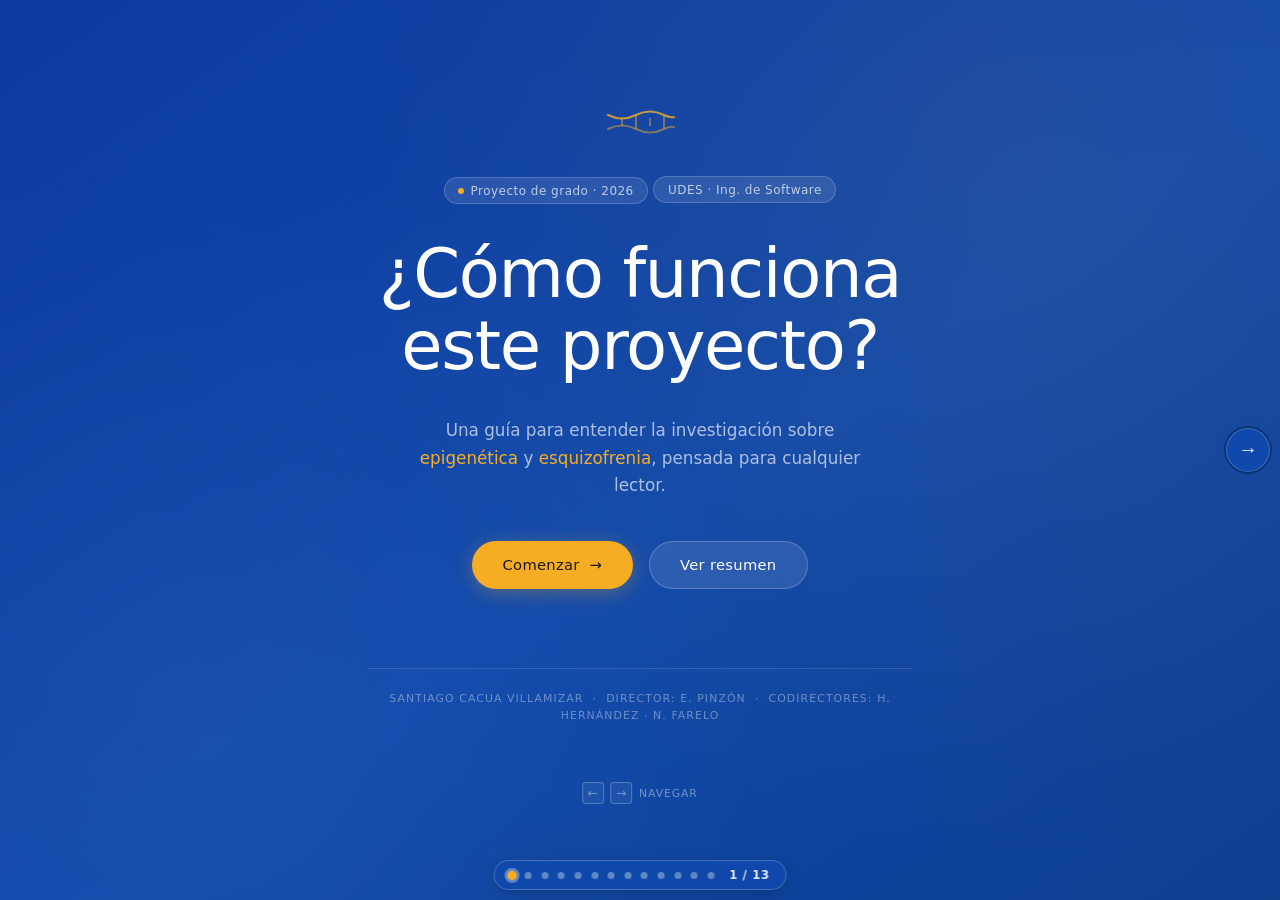
==== index.html @ e5c53609 "first commit" ====
<!DOCTYPE html>
<html lang="es">
<head>
<meta charset="UTF-8">
<meta name="viewport" content="width=device-width, initial-scale=1.0">
<title>Epigenética y Esquizofrenia — Guía Interactiva</title>
<meta name="description" content="Guía interactiva de divulgación sobre el proyecto de investigación en epigenética y esquizofrenia. UDES 2026.">

<style>
/* ====================================================
   FUENTE INSTITUCIONAL
   ==================================================== */
@font-face {
  font-family: 'FranklinGothic';
  src: url('FranklinGothic.ttf') format('truetype');
  font-weight: normal;
  font-style: normal;
}

/* ====================================================
   VARIABLES
   ==================================================== */
:root {
  --azul:        #1049ac;
  --azul-mid:    #1859cc;
  --azul-oscuro: #0b3578;
  --azul-claro:  #e4ecf8;
  --blanco:      #fefeff;
  --gris-fondo:  #f3f2f7;
  --gris-medio:  #e8e7ef;
  --amarillo:    #F6AD24;
  --amarillo-d:  #d4900e;
  --negro:       #191919;
  --muted:       #5a5a72;
  --radio:       16px;
  --radio-sm:    9px;
  --trans:       0.48s cubic-bezier(.4,0,.2,1);
  /* Espacio reservado para barra inferior (puntos + contador) y gestos seguros */
  --inferior-ui: 5.65rem;
}

/* ====================================================
   RESET
   ==================================================== */
*, *::before, *::after { box-sizing: border-box; margin: 0; padding: 0; }
html, body { width:100%; height:100%; overflow:hidden; }
body {
  font-family: 'FranklinGothic', system-ui, sans-serif;
  background: #0a0a14;
  color: var(--negro);
  -webkit-font-smoothing: antialiased;
}

/* ====================================================
   LIBRO
   ==================================================== */
#libro {
  width: 100vw;
  height: 100vh;
  position: relative;
  overflow: hidden;
}

/* ====================================================
   PÁGINAS
   ==================================================== */
.pagina {
  position: absolute;
  inset: 0;
  width: 100%;
  height: 100%;
  display: flex;
  flex-direction: column;
  align-items: center;
  /* Alineación fija arriba: mismo punto de inicio en todas las diapositivas */
  justify-content: flex-start;
  padding: max(0.75rem, env(safe-area-inset-top)) 1.5rem calc(var(--inferior-ui) + env(safe-area-inset-bottom));
  opacity: 0;
  transform: translateX(80px);
  transition: opacity var(--trans), transform var(--trans);
  pointer-events: none;
  overflow-y: auto;
  overflow-x: hidden;
  -webkit-overflow-scrolling: touch;
  scroll-behavior: smooth;
}

/* Portada: centrado vertical cuando cabe; si no cabe, el contenido empieza arriba y se puede hacer scroll (evita cortar el ícono) */
.pagina--hero {
  justify-content: flex-start;
  align-items: center;
  padding-top: max(1rem, calc(env(safe-area-inset-top) + 0.5rem));
  padding-bottom: calc(var(--inferior-ui) + env(safe-area-inset-bottom));
}
.pagina--hero .contenido {
  margin-top: auto;
  margin-bottom: auto;
  flex-shrink: 0;
}

.pagina.activa {
  opacity: 1;
  transform: translateX(0);
  pointer-events: all;
  z-index: 2;
}

.pagina.saliendo-izq { opacity:0; transform:translateX(-80px); z-index:1; }
.pagina.saliendo-der { opacity:0; transform:translateX(80px);  z-index:1; }

/* Tipos de fondo */
.pagina-oscura {
  background: linear-gradient(145deg, #0c3a9e 0%, #1049ac 55%, #0d3f8f 100%);
  color: var(--blanco);
}
.pagina-clara  { background: var(--gris-fondo); color: var(--negro); }
.pagina-blanca { background: var(--blanco);     color: var(--negro); }

/* Textura sutil en páginas oscuras */
.pagina-oscura::before {
  content: '';
  position: absolute;
  inset: 0;
  background-image: radial-gradient(circle at 80% 20%, rgba(246,173,36,0.07) 0%, transparent 55%),
                    radial-gradient(circle at 15% 80%, rgba(255,255,255,0.04) 0%, transparent 45%);
  pointer-events: none;
}

/* ====================================================
   CONTENIDO
   ==================================================== */
.contenido {
  max-width: 780px;
  width: 100%;
  display: flex;
  flex-direction: column;
  gap: 1.5rem;
  position: relative;
  flex-shrink: 0;
}

/* Diagramas anchos (p. ej. cap. 11): scroll horizontal local, sin cambiar de página */
.diagrama-scroll-x {
  width: 100%;
  max-width: 100%;
  overflow-x: auto;
  overflow-y: visible;
  -webkit-overflow-scrolling: touch;
  padding-bottom: 0.35rem;
  margin-left: -0.25rem;
  margin-right: -0.25rem;
  padding-left: 0.25rem;
  padding-right: 0.25rem;
}
.diagrama-scroll-x svg {
  display: block;
  width: 680px;
  height: auto;
  max-width: none;
}
@media (min-width: 720px) {
  .diagrama-scroll-x {
    overflow-x: visible;
  }
  .diagrama-scroll-x svg {
    width: 100%;
    max-width: 680px;
  }
  .hint-diagrama-movil {
    display: none;
  }
}

/* Etiqueta de capítulo */
.etiqueta-cap {
  font-size: 0.68rem;
  letter-spacing: 0.22em;
  text-transform: uppercase;
  opacity: 0.45;
  font-family: system-ui, sans-serif;
  font-weight: 600;
}

/* Títulos de página */
h1.titulo-pagina {
  font-size: clamp(1.85rem, 4vw, 2.7rem);
  font-family: 'FranklinGothic', system-ui, sans-serif;
  line-height: 1.12;
  font-weight: normal;
  letter-spacing: -0.01em;
}

.pagina-oscura h1.titulo-pagina { color: var(--blanco); }
.pagina-clara  h1.titulo-pagina,
.pagina-blanca h1.titulo-pagina { color: var(--azul); }

/* Línea decorativa bajo título */
.titulo-pagina::after {
  content: '';
  display: block;
  width: 40px;
  height: 3px;
  background: var(--amarillo);
  border-radius: 2px;
  margin-top: 0.6rem;
}

/* Cuerpo de texto */
p.cuerpo {
  font-size: 1rem;
  line-height: 1.8;
  font-family: system-ui, sans-serif;
  max-width: 680px;
}

.pagina-oscura p.cuerpo { color: rgba(254,254,255,0.82); }
.pagina-clara  p.cuerpo,
.pagina-blanca p.cuerpo { color: var(--muted); }

/* ====================================================
   TÉRMINOS INTERACTIVOS
   ==================================================== */
.term {
  cursor: help;
  border-bottom: 2px dashed rgba(16,73,172,0.55);
  transition: border-color 0.15s, color 0.15s;
}
.term:hover { border-bottom-color: var(--azul); color: var(--azul); }
.pagina-oscura .term { border-bottom-color: rgba(246,173,36,0.6); }
.pagina-oscura .term:hover { border-bottom-color: var(--amarillo); color: var(--amarillo); }
.term:focus { outline: 2px solid var(--amarillo); outline-offset: 3px; border-radius: 2px; }

/* ====================================================
   TOOLTIP
   ==================================================== */
.tooltip {
  position: fixed;
  z-index: 9999;
  background: #12122a;
  color: #f0f0f8;
  font-family: system-ui, sans-serif;
  font-size: 0.8rem;
  line-height: 1.55;
  padding: 0.7rem 1rem;
  border-radius: var(--radio-sm);
  max-width: 270px;
  pointer-events: none;
  opacity: 0;
  transform: translateY(8px) scale(0.97);
  transition: opacity 0.18s, transform 0.18s;
  border: 1px solid rgba(246,173,36,0.25);
  box-shadow: 0 12px 32px rgba(0,0,0,0.35);
}
.tooltip::before {
  content: '';
  display: block;
  width: 3px;
  height: 100%;
  position: absolute;
  left: 0; top: 0;
  background: var(--amarillo);
  border-radius: var(--radio-sm) 0 0 var(--radio-sm);
}
.tooltip.visible {
  opacity: 1;
  transform: translateY(0) scale(1);
}
.tooltip-label {
  font-size: 0.68rem;
  letter-spacing: 0.12em;
  text-transform: uppercase;
  color: var(--amarillo);
  margin-bottom: 0.3rem;
  font-weight: 600;
}

/* ====================================================
   ILUSTRACIONES SVG
   ==================================================== */
.ilustracion {
  display: flex;
  justify-content: center;
  opacity: 0;
  transform: translateY(16px);
  transition: opacity 0.55s 0.15s, transform 0.55s 0.15s;
}
.pagina.activa .ilustracion { opacity:1; transform:translateY(0); }

/* ====================================================
   ANALOGÍA
   ==================================================== */
.analogia {
  background: rgba(246,173,36,0.09);
  border-left: 3px solid var(--amarillo);
  border-radius: 0 var(--radio-sm) var(--radio-sm) 0;
  padding: 1rem 1.2rem;
  font-family: system-ui, sans-serif;
  font-size: 0.95rem;
  line-height: 1.65;
  font-style: italic;
  color: inherit;
  position: relative;
}
.analogia::before {
  content: '\201C';
  position: absolute;
  top: -0.5rem; left: 0.8rem;
  font-size: 3rem;
  color: var(--amarillo);
  opacity: 0.3;
  font-family: Georgia, serif;
  line-height: 1;
  pointer-events: none;
}
.pagina-oscura .analogia { background: rgba(246,173,36,0.12); color: rgba(254,254,255,0.88); }

/* ====================================================
   PORTADA
   ==================================================== */
.portada-titulo {
  font-size: clamp(2.4rem, 7vw, 4.2rem);
  line-height: 1.06;
  font-family: 'FranklinGothic', system-ui, sans-serif;
  font-weight: normal;
  color: var(--blanco);
  letter-spacing: -0.02em;
}

.portada-titulo::after { display: none; }

.portada-sub {
  font-size: 1.05rem;
  color: rgba(254,254,255,0.65);
  font-family: system-ui, sans-serif;
  line-height: 1.65;
  max-width: 480px;
}

/* Chip de dato en portada */
.chip {
  display: inline-flex;
  align-items: center;
  gap: 0.4rem;
  background: rgba(255,255,255,0.1);
  border: 1px solid rgba(255,255,255,0.18);
  border-radius: 50px;
  padding: 0.35rem 0.85rem;
  font-size: 0.75rem;
  font-family: system-ui, sans-serif;
  color: rgba(254,254,255,0.7);
  letter-spacing: 0.04em;
}
.chip-dot {
  width: 6px; height: 6px;
  border-radius: 50%;
  background: var(--amarillo);
  animation: pulso-chip 2s ease-in-out infinite;
}
@keyframes pulso-chip {
  0%,100% { opacity:1; transform:scale(1); }
  50%      { opacity:0.5; transform:scale(0.8); }
}

/* ====================================================
   BOTONES
   ==================================================== */
.btn {
  display: inline-flex;
  align-items: center;
  gap: 0.55rem;
  padding: 0.9rem 1.9rem;
  border-radius: 50px;
  border: none;
  cursor: pointer;
  font-size: 0.92rem;
  font-family: 'FranklinGothic', system-ui, sans-serif;
  transition: transform 0.15s, box-shadow 0.2s, background 0.15s, opacity 0.15s;
  text-decoration: none;
  letter-spacing: 0.02em;
}
.btn:hover  { transform: translateY(-2px); }
.btn:active { transform: scale(0.96); }

.btn-primario {
  background: var(--amarillo);
  color: var(--negro);
  box-shadow: 0 4px 20px rgba(246,173,36,0.3);
}
.btn-primario:hover { background: #f5b830; box-shadow: 0 8px 28px rgba(246,173,36,0.45); }

.btn-ghost {
  background: rgba(255,255,255,0.1);
  color: var(--blanco);
  border: 1.5px solid rgba(255,255,255,0.22);
}
.btn-ghost:hover { background: rgba(255,255,255,0.2); }

/* Acciones de portada + integrantes en flujo normal (evita solaparse con la barra inferior) */
.portada-acciones {
  display: flex;
  gap: 1rem;
  flex-wrap: wrap;
  justify-content: center;
  margin-top: 0.35rem;
}
.portada-integrantes {
  margin-top: clamp(1.75rem, 5vh, 2.75rem);
  padding-top: clamp(1rem, 2.5vh, 1.5rem);
  border-top: 1px solid rgba(255, 255, 255, 0.14);
  text-align: center;
  font-size: 0.68rem;
  line-height: 1.55;
  letter-spacing: 0.1em;
  text-transform: uppercase;
  color: rgba(254, 254, 255, 0.38);
  font-family: system-ui, sans-serif;
  max-width: 34rem;
  margin-left: auto;
  margin-right: auto;
}
.portada-contenido {
  align-items: center;
  text-align: center;
}
.portada-marca-adn {
  padding-top: 0.25rem;
  margin-top: 0.15rem;
}

/* ====================================================
   CIERRE
   ==================================================== */
.resumen-items { display:flex; flex-direction:column; gap:0.9rem; width:100%; max-width:600px; text-align: left; }

.resumen-item {
  display: flex;
  align-items: flex-start;
  gap: 1.1rem;
  background: rgba(255,255,255,0.07);
  border-radius: var(--radio);
  padding: 1rem 1rem;
  border: 1px solid rgba(255,255,255,0.1);
  transition: background 0.2s, border-color 0.2s;
}
.resumen-item:hover {
  background: rgba(255,255,255,0.11);
  border-color: rgba(246,173,36,0.3);
}

.resumen-num {
  font-size: 1.8rem;
  font-family: 'FranklinGothic', system-ui, sans-serif;
  color: var(--amarillo);
  line-height: 1;
  min-width: 2rem;
  opacity: 0.85;
}

.resumen-texto {
  font-family: system-ui, sans-serif;
  font-size: 0.91rem;
  line-height: 1.6;
  color: rgba(254,254,255,0.8);
}

/* ====================================================
   CRÉDITOS EN CIERRE
   ==================================================== */
.creditos {
  display: flex;
  flex-wrap: wrap;
  gap: 0.5rem 1.5rem;
  justify-content: center;
  margin-top: 0.5rem;
}
.credito-item {
  font-size: 0.72rem;
  font-family: system-ui, sans-serif;
  color: rgba(254,254,255,0.35);
  letter-spacing: 0.06em;
  text-transform: uppercase;
}
.contenido-cierre {
  align-items: center;
  text-align: center;
  gap: 1.15rem;
}

/* --- Capítulo 12: cierre centrado y legible --- */
.pagina-cierre {
  justify-content: center;
  align-items: center;
  padding-top: max(0.75rem, env(safe-area-inset-top));
  padding-bottom: calc(var(--inferior-ui) + env(safe-area-inset-bottom));
}
.pagina-cierre .contenido-cierre {
  display: flex;
  flex-direction: column;
  align-items: stretch;
  text-align: center;
  gap: 0.85rem;
  max-width: 28rem;
  width: 100%;
  margin-top: auto;
  margin-bottom: auto;
}
.pagina-cierre.activa .contenido > * {
  animation: none;
  opacity: 1;
  transform: none;
}
.pagina-cierre .cabecera-cierre {
  text-align: center;
  width: 100%;
}
.pagina-cierre .cabecera-cierre .etiqueta-cap {
  margin-bottom: 0.15rem;
}
.pagina-cierre h1.titulo-cierre {
  font-size: clamp(1.35rem, 5vw, 1.95rem);
  line-height: 1.2;
  color: var(--blanco);
  margin: 0;
}
.pagina-cierre h1.titulo-cierre::after {
  display: none;
}
.pagina-cierre .meta-cierre {
  font-size: 0.72rem;
  line-height: 1.35;
  color: rgba(254, 254, 255, 0.55);
  font-family: system-ui, sans-serif;
  margin: 0;
}
/* Lista de tres pilares: compacta, sin tarjetas altas */
.resumen-compacto {
  list-style: none;
  margin: 0.35rem 0 0;
  padding: 0;
  display: flex;
  flex-direction: column;
  gap: 0.4rem;
  text-align: left;
  width: 100%;
}
.resumen-compacto li {
  display: grid;
  grid-template-columns: auto 1fr;
  gap: 0.45rem 0.55rem;
  align-items: start;
  padding: 0.45rem 0.55rem;
  background: rgba(255, 255, 255, 0.06);
  border-radius: 10px;
  border: 1px solid rgba(255, 255, 255, 0.1);
  font-family: system-ui, sans-serif;
  font-size: 0.78rem;
  line-height: 1.45;
  color: rgba(254, 254, 255, 0.82);
}
.resumen-compacto .pill {
  align-self: start;
  margin-top: 0.1rem;
  min-width: 1.35rem;
  height: 1.35rem;
  border-radius: 6px;
  background: var(--amarillo);
  color: var(--negro);
  font-weight: 800;
  font-size: 0.68rem;
  display: flex;
  align-items: center;
  justify-content: center;
  font-family: 'FranklinGothic', system-ui, sans-serif;
}
.resumen-compacto strong {
  display: block;
  font-size: 0.72rem;
  font-weight: 700;
  color: rgba(254, 254, 255, 0.95);
  letter-spacing: 0.02em;
  margin-bottom: 0.08rem;
}
.creditos-linea {
  font-size: 0.58rem;
  line-height: 1.4;
  color: rgba(254, 254, 255, 0.38);
  font-family: system-ui, sans-serif;
  letter-spacing: 0.04em;
  text-align: center;
  margin: 0;
  padding: 0 0.25rem;
}
.cierre-pie {
  margin-top: 0.45rem;
  padding-top: 0.9rem;
  border-top: 1px solid rgba(255, 255, 255, 0.14);
}
.cierre-pie .creditos-linea {
  margin-bottom: 0.7rem;
}
.acciones-cierre {
  display: flex;
  flex-wrap: wrap;
  gap: 0.45rem;
  justify-content: center;
  margin-top: 0;
}
.pagina-cierre .btn-compacto {
  padding: 0.55rem 1.1rem;
  font-size: 0.8rem;
}

/* ====================================================
   COMPARACIÓN DOS COLUMNAS
   ==================================================== */
.dos-cols { display:grid; grid-template-columns:1fr 1fr; gap:1rem; }

.col-card {
  background: var(--blanco);
  border: 1px solid var(--gris-medio);
  border-radius: var(--radio);
  padding: 1.1rem 1.2rem;
  display: flex;
  flex-direction: column;
  gap: 0.55rem;
}
.col-card .col-titulo {
  font-size: 0.75rem;
  font-weight: 700;
  text-transform: uppercase;
  letter-spacing: 0.1em;
  font-family: system-ui, sans-serif;
}
.col-card .col-valor {
  font-size: 0.88rem;
  color: var(--muted);
  font-family: system-ui, sans-serif;
  line-height: 1.55;
}
.col-card.mala  { border-top: 3px solid #c0392b; }
.col-card.mala  .col-titulo { color: #922b21; }
.col-card.buena { border-top: 3px solid #1e8449; }
.col-card.buena .col-titulo { color: #1a5e37; }

/* ====================================================
   NAVEGACIÓN LATERAL
   ==================================================== */
#nav-anterior, #nav-siguiente {
  position: fixed;
  top: 50%;
  transform: translateY(-50%);
  z-index: 200;
  /* Contraste alto sobre fondos claros u oscuros */
  background: var(--azul);
  border: 2px solid var(--azul-oscuro);
  color: var(--blanco);
  width: 48px;
  height: 48px;
  border-radius: 50%;
  cursor: pointer;
  display: flex;
  align-items: center;
  justify-content: center;
  font-size: 1.2rem;
  font-weight: 700;
  box-shadow: 0 4px 14px rgba(16, 73, 172, 0.35), 0 0 0 1px rgba(255, 255, 255, 0.2) inset;
  transition: background 0.2s, border-color 0.2s, opacity 0.25s, transform 0.15s, box-shadow 0.2s;
}
#nav-anterior { left: max(0.5rem, env(safe-area-inset-left)); }
#nav-siguiente { right: max(0.5rem, env(safe-area-inset-right)); }
#nav-anterior:hover, #nav-siguiente:hover {
  background: var(--azul-mid);
  border-color: var(--azul);
  box-shadow: 0 6px 20px rgba(16, 73, 172, 0.45), 0 0 0 1px rgba(255, 255, 255, 0.25) inset;
}
#nav-anterior:focus-visible,
#nav-siguiente:focus-visible {
  outline: 3px solid var(--amarillo);
  outline-offset: 3px;
}
#nav-anterior:active { transform: translateY(-50%) scale(0.92) translateX(-2px); }
#nav-siguiente:active { transform: translateY(-50%) scale(0.92) translateX(2px); }
#nav-anterior.oculto, #nav-siguiente.oculto { opacity:0; pointer-events:none; }

/* Hint de teclado — aparece al inicio */
#hint-teclado {
  position: fixed;
  bottom: calc(var(--inferior-ui) + 0.35rem);
  left: 50%;
  transform: translateX(-50%);
  z-index: 200;
  display: flex;
  align-items: center;
  gap: 0.4rem;
  font-size: 0.68rem;
  font-family: system-ui, sans-serif;
  color: rgba(255,255,255,0.4);
  letter-spacing: 0.08em;
  text-transform: uppercase;
  transition: opacity 0.5s;
  pointer-events: none;
}
.tecla {
  display: inline-flex;
  align-items: center;
  justify-content: center;
  width: 22px; height: 22px;
  border: 1px solid rgba(255,255,255,0.25);
  border-radius: 4px;
  font-size: 0.75rem;
  background: rgba(255,255,255,0.06);
}

/* ====================================================
   BARRA DE PROGRESO (línea superior)
   ==================================================== */
#barra-progreso {
  position: fixed;
  top: 0; left: 0;
  height: 3px;
  background: linear-gradient(90deg, var(--amarillo), #f5c842);
  border-radius: 0 2px 2px 0;
  z-index: 300;
  transition: width 0.4s cubic-bezier(.4,0,.2,1);
  box-shadow: 0 0 10px rgba(246,173,36,0.5);
}

/* ====================================================
   PUNTOS DE PROGRESO
   ==================================================== */
#progreso {
  position: fixed;
  bottom: max(0.6rem, env(safe-area-inset-bottom));
  left: 50%;
  transform: translateX(-50%);
  z-index: 200;
  display: flex;
  align-items: center;
  gap: 0.6rem;
  background: rgba(16, 73, 172, 0.92);
  padding: 0.45rem 0.85rem;
  border-radius: 50px;
  backdrop-filter: blur(10px);
  -webkit-backdrop-filter: blur(10px);
  border: 1px solid rgba(255, 255, 255, 0.22);
  box-shadow: 0 4px 16px rgba(0, 0, 0, 0.18);
  max-width: calc(100vw - 7rem);
}

.punto {
  width: 7px; height: 7px;
  border-radius: 50%;
  background: rgba(255,255,255,0.35);
  cursor: pointer;
  transition: background 0.25s, transform 0.25s, width 0.25s;
  border: none;
  padding: 0;
}
.punto.activo {
  background: var(--amarillo);
  transform: scale(1.35);
  box-shadow: 0 0 0 2px rgba(255, 255, 255, 0.35);
}
.punto:hover:not(.activo) {
  background: rgba(255,255,255,0.65);
  transform: scale(1.15);
}

#contador-pagina {
  font-size: 0.72rem;
  color: rgba(255, 255, 255, 0.88);
  font-family: system-ui, sans-serif;
  letter-spacing: 0.06em;
  font-weight: 600;
  min-width: 2.8rem;
  text-align: center;
  margin-left: 0.2rem;
}

/* ====================================================
   ANIMACIONES SVG
   ==================================================== */
@keyframes pulso {
  0%,100% { opacity:1; transform:scale(1); }
  50%      { opacity:0.65; transform:scale(1.3); }
}
@keyframes flotar {
  0%,100% { transform: translateY(0); }
  50%      { transform: translateY(-3px); }
}
@keyframes dibujar {
  from { stroke-dashoffset: 400; }
  to   { stroke-dashoffset: 0; }
}
@keyframes aparecer {
  from { opacity:0; transform:scale(0.8); }
  to   { opacity:1; transform:scale(1); }
}
@keyframes rotar-lento {
  from { transform-origin: center; transform: rotate(0deg); }
  to   { transform-origin: center; transform: rotate(360deg); }
}

.metil-punto { animation: pulso 2.2s ease-in-out infinite; }
.metil-punto-b { animation: pulso 2.2s ease-in-out 0.7s infinite; }
.metil-punto-c { animation: pulso 2.2s ease-in-out 1.4s infinite; }
.linea-firma { stroke-dasharray:400; animation: dibujar 1.6s ease 0.4s forwards; stroke-dashoffset:400; }
.svg-flotar { animation: flotar 4s ease-in-out infinite; }

/* Entrada de contenido por elemento */
.pagina.activa .contenido > * {
  animation: aparecer 0.4s ease both;
}
.pagina.activa .contenido > *:nth-child(1) { animation-delay: 0.05s; }
.pagina.activa .contenido > *:nth-child(2) { animation-delay: 0.12s; }
.pagina.activa .contenido > *:nth-child(3) { animation-delay: 0.19s; }
.pagina.activa .contenido > *:nth-child(4) { animation-delay: 0.26s; }
.pagina.activa .contenido > *:nth-child(5) { animation-delay: 0.33s; }
.pagina.activa .contenido > *:nth-child(6) { animation-delay: 0.40s; }

/* ====================================================
   RESPONSIVE
   ==================================================== */
@media (max-width: 680px) {
  .pagina {
    padding-left: 1.1rem;
    padding-right: 1.1rem;
    padding-bottom: calc(var(--inferior-ui) + 0.35rem + env(safe-area-inset-bottom));
  }
  .dos-cols       { grid-template-columns: 1fr; }
  #nav-anterior   { width: 42px; height: 42px; font-size: 1.05rem; }
  #nav-siguiente  { width: 42px; height: 42px; font-size: 1.05rem; }
  .portada-titulo { font-size: 2rem; }
  h1.titulo-pagina { font-size: 1.65rem; }
  #hint-teclado   { display: none; }
  .creditos       { flex-direction: column; align-items: center; gap: 0.3rem; }
  .resumen-item   { padding: 0.85rem 0.75rem; gap: 0.75rem; }
  .resumen-num    { font-size: 1.45rem; min-width: 1.6rem; }
  .resumen-texto  { font-size: 0.86rem; }
  .pagina-cierre .resumen-compacto li {
    font-size: 0.74rem;
    padding: 0.4rem 0.5rem;
  }
  .portada-integrantes {
    font-size: 0.6rem;
    letter-spacing: 0.07em;
    line-height: 1.5;
  }
}

/* ====================================================
   SCROLL INTERNO SUAVE
   ==================================================== */
.pagina::-webkit-scrollbar { width: 4px; }
.pagina::-webkit-scrollbar-track { background: transparent; }
.pagina::-webkit-scrollbar-thumb { background: rgba(16,73,172,0.25); border-radius: 2px; }
</style>
</head>
<body>

<!-- Tooltip singleton -->
<div id="tooltip" class="tooltip" role="tooltip" aria-live="polite">
  <div class="tooltip-label" id="tooltip-label"></div>
  <div id="tooltip-def"></div>
</div>

<!-- Barra de progreso superior -->
<div id="barra-progreso"></div>

<!-- Navegación lateral -->
<button id="nav-anterior" aria-label="Página anterior" class="oculto">&#8592;</button>
<button id="nav-siguiente" aria-label="Página siguiente">&#8594;</button>

<!-- Hint de teclado (desaparece tras interacción) -->
<div id="hint-teclado" aria-hidden="true">
  <span class="tecla">←</span>
  <span class="tecla">→</span>
  navegar
</div>

<!-- Puntos de progreso -->
<div id="progreso" role="navigation" aria-label="Progreso de lectura"></div>

<!-- ============================================================
     LIBRO
     ============================================================ -->
<div id="libro" role="main">

<!-- ======================================================
     PÁGINA 0 — PORTADA
     ====================================================== -->
<section class="pagina pagina-oscura pagina--hero" data-pagina="0" aria-label="Portada">
  <div class="contenido portada-contenido" style="gap:2.2rem;">
    <!-- ADN decorativo -->
    <div class="portada-marca-adn svg-flotar" style="opacity:0.6;" aria-hidden="true">
      <svg width="72" height="30" viewBox="0 0 72 30" fill="none" aria-hidden="true">
        <path d="M4 8 Q18 15 32 8 Q46 1 60 8 Q66 11 70 10" stroke="rgba(246,173,36,0.8)" stroke-width="2.2" fill="none" stroke-linecap="round"/>
        <path d="M4 22 Q18 15 32 22 Q46 29 60 22 Q66 19 70 20" stroke="rgba(246,173,36,0.45)" stroke-width="2.2" fill="none" stroke-linecap="round"/>
        <line x1="18" y1="11" x2="18" y2="19" stroke="rgba(246,173,36,0.55)" stroke-width="1.6"/>
        <line x1="32" y1="8"  x2="32" y2="22" stroke="rgba(246,173,36,0.55)" stroke-width="1.6"/>
        <line x1="46" y1="11" x2="46" y2="19" stroke="rgba(246,173,36,0.55)" stroke-width="1.6"/>
        <line x1="60" y1="8"  x2="60" y2="22" stroke="rgba(246,173,36,0.55)" stroke-width="1.6"/>
      </svg>
    </div>

    <div class="portada-chips">
      <span class="chip"><span class="chip-dot"></span>Proyecto de grado · 2026</span>
      <span class="chip">UDES · Ing. de Software</span>
    </div>

    <h1 class="portada-titulo">¿Cómo funciona<br>este proyecto?</h1>

    <p class="portada-sub">
      Una guía para entender la investigación sobre
      <strong style="color:var(--amarillo);font-weight:normal;">epigenética</strong> y
      <strong style="color:var(--amarillo);font-weight:normal;">esquizofrenia</strong>,
      pensada para cualquier lector.
    </p>

    <div class="portada-acciones">
      <button type="button" class="btn btn-primario" onclick="irA(1)" aria-label="Comenzar la lectura">
        Comenzar &nbsp;&#8594;
      </button>
      <button type="button" class="btn btn-ghost" onclick="irA(12)" aria-label="Ver resumen del proyecto">
        Ver resumen
      </button>
    </div>

    <p class="portada-integrantes" role="note">
      Santiago Cacua Villamizar &nbsp;·&nbsp; Director: E. Pinzón &nbsp;·&nbsp; Codirectores: H. Hernández · N. Farelo
    </p>
  </div>
</section>

<!-- ======================================================
     PÁGINA 1 — EL ADN
     ====================================================== -->
<section class="pagina pagina-clara" data-pagina="1" aria-label="El ADN">
  <div class="contenido">
    <p class="etiqueta-cap">Capítulo 1</p>
    <h1 class="titulo-pagina">Todo empieza en el ADN</h1>

    <div class="ilustracion">
      <svg width="360" height="108" viewBox="0 0 360 108" fill="none" xmlns="http://www.w3.org/2000/svg" aria-label="Doble hélice de ADN con segmentos etiquetados como genes">
        <!-- Hebra superior -->
        <path d="M10 32 Q55 58 100 32 Q145 6 190 32 Q235 58 280 32 Q315 14 348 24"
              stroke="#1049ac" stroke-width="3" fill="none" stroke-linecap="round"/>
        <!-- Hebra inferior -->
        <path d="M10 76 Q55 50 100 76 Q145 102 190 76 Q235 50 280 76 Q315 92 348 84"
              stroke="#1049ac" stroke-width="3" fill="none" stroke-linecap="round" opacity="0.5"/>
        <!-- Barras (pares de bases) -->
        <line x1="55"  y1="46" x2="55"  y2="62" stroke="#1049ac" stroke-width="1.8" opacity="0.4"/>
        <line x1="100" y1="32" x2="100" y2="76" stroke="#1049ac" stroke-width="1.8" opacity="0.4"/>
        <line x1="145" y1="46" x2="145" y2="62" stroke="#1049ac" stroke-width="1.8" opacity="0.4"/>
        <line x1="190" y1="32" x2="190" y2="76" stroke="#1049ac" stroke-width="1.8" opacity="0.4"/>
        <line x1="235" y1="46" x2="235" y2="62" stroke="#1049ac" stroke-width="1.8" opacity="0.4"/>
        <line x1="280" y1="32" x2="280" y2="76" stroke="#1049ac" stroke-width="1.8" opacity="0.4"/>
        <line x1="325" y1="40" x2="325" y2="68" stroke="#1049ac" stroke-width="1.8" opacity="0.3"/>
        <!-- Genes destacados -->
        <rect x="80"  y="48" width="40" height="17" rx="5" fill="#F6AD24" opacity="0.95"/>
        <text x="100" y="60" text-anchor="middle" font-size="9.5" font-family="system-ui" fill="#191919" font-weight="700">gen A</text>
        <rect x="170" y="48" width="40" height="17" rx="5" fill="#F6AD24" opacity="0.95"/>
        <text x="190" y="60" text-anchor="middle" font-size="9.5" font-family="system-ui" fill="#191919" font-weight="700">gen B</text>
        <rect x="260" y="48" width="40" height="17" rx="5" fill="#F6AD24" opacity="0.7"/>
        <text x="280" y="60" text-anchor="middle" font-size="9.5" font-family="system-ui" fill="#191919" font-weight="700">gen C</text>
        <!-- Etiqueta ADN -->
        <text x="6"  y="25" font-size="10" font-family="system-ui" fill="#1049ac" opacity="0.55" font-weight="600">ADN</text>
        <!-- Flecha etiqueta -->
        <text x="6"  y="82" font-size="10" font-family="system-ui" fill="#1049ac" opacity="0.35">~3.000 millones de pares de bases</text>
      </svg>
    </div>

    <p class="cuerpo">
      El <span class="term" tabindex="0" data-term="ADN" data-def="Ácido desoxirribonucleico. La molécula que guarda las instrucciones completas para construir y operar un organismo. Está presente en casi todas las células del cuerpo.">ADN</span> es el conjunto completo de instrucciones que determina cómo se construye y funciona un organismo. Está organizado en <span class="term" tabindex="0" data-term="genes" data-def="Segmentos específicos del ADN, cada uno encargado de una función: producir una proteína, regular otra función biológica, etc. El humano tiene entre 20.000 y 25.000 genes.">genes</span>, cada uno encargado de algo distinto: cómo funciona el hígado, cómo se desarrolla el cerebro, el color de los ojos.
    </p>
    <p class="cuerpo">
      Sin embargo, el cuerpo no lee todos los genes al mismo tiempo ni en todas las células. Hay mecanismos que regulan qué se lee y qué no — y eso es precisamente lo que estudia la epigenética.
    </p>
  </div>
</section>

<!-- ======================================================
     PÁGINA 2 — LA EPIGENÉTICA
     ====================================================== -->
<section class="pagina pagina-blanca" data-pagina="2" aria-label="La epigenética">
  <div class="contenido">
    <p class="etiqueta-cap">Capítulo 2</p>
    <h1 class="titulo-pagina">Las notas al margen del manual</h1>

    <div class="ilustracion">
      <svg width="210" height="130" viewBox="0 0 210 130" fill="none" aria-label="Libro abierto con anotaciones epigenéticas">
        <!-- Sombra libro -->
        <ellipse cx="105" cy="125" rx="80" ry="6" fill="rgba(16,73,172,0.07)"/>
        <!-- Página izquierda -->
        <rect x="10" y="15" width="85" height="100" rx="4" fill="#e4ecf8" stroke="#1049ac" stroke-width="1.5"/>
        <!-- Líneas texto izq -->
        <line x1="22" y1="35" x2="83" y2="35" stroke="#1049ac" stroke-width="1.1" opacity="0.3"/>
        <line x1="22" y1="46" x2="83" y2="46" stroke="#1049ac" stroke-width="1.1" opacity="0.3"/>
        <line x1="22" y1="57" x2="70" y2="57" stroke="#1049ac" stroke-width="1.1" opacity="0.3"/>
        <line x1="22" y1="68" x2="83" y2="68" stroke="#1049ac" stroke-width="1.1" opacity="0.3"/>
        <line x1="22" y1="79" x2="60" y2="79" stroke="#1049ac" stroke-width="1.1" opacity="0.3"/>
        <line x1="22" y1="90" x2="83" y2="90" stroke="#1049ac" stroke-width="1.1" opacity="0.3"/>
        <line x1="22" y1="101" x2="50" y2="101" stroke="#1049ac" stroke-width="1.1" opacity="0.3"/>
        <!-- Lomo -->
        <rect x="93" y="15" width="24" height="100" fill="rgba(16,73,172,0.12)"/>
        <line x1="105" y1="15" x2="105" y2="115" stroke="#1049ac" stroke-width="1" opacity="0.3"/>
        <!-- Página derecha -->
        <rect x="115" y="15" width="85" height="100" rx="4" fill="#e4ecf8" stroke="#1049ac" stroke-width="1.5"/>
        <!-- Resaltadores página der -->
        <rect x="125" y="31" width="62" height="11" rx="3" fill="rgba(246,173,36,0.5)"/>
        <rect x="125" y="51" width="44" height="11" rx="3" fill="rgba(246,173,36,0.3)"/>
        <line x1="125" y1="70" x2="187" y2="70" stroke="#1049ac" stroke-width="1.1" opacity="0.3"/>
        <line x1="125" y1="81" x2="165" y2="81" stroke="#1049ac" stroke-width="1.1" opacity="0.3"/>
        <line x1="125" y1="92" x2="187" y2="92" stroke="#1049ac" stroke-width="1.1" opacity="0.3"/>
        <!-- Nota adhesiva -->
        <rect x="155" y="52" width="34" height="26" rx="3" fill="rgba(246,173,36,0.8)" transform="rotate(-6 155 52)"/>
        <text x="172" y="67" text-anchor="middle" font-size="7.5" font-family="system-ui" fill="#191919" transform="rotate(-6 172 67)" font-weight="600">¡epigen!</text>
        <!-- Marcador de página -->
        <rect x="172" y="11" width="11" height="32" rx="2" fill="#F6AD24"/>
        <polygon points="172,43 177.5,50 183,43" fill="#F6AD24"/>
      </svg>
    </div>

    <p class="cuerpo">
      La <span class="term" tabindex="0" data-term="epigenética" data-def="Rama de la biología que estudia cambios en la expresión de los genes sin alterar la secuencia del ADN. Estas marcas pueden ser heredables y son influenciadas por el entorno.">epigenética</span> estudia cómo se regula la expresión de los genes sin cambiar la secuencia del ADN.
    </p>

    <div class="analogia">
      Imagine el ADN como el texto de un libro: la epigenética son las notas al margen, los resaltadores y las páginas dobladas. El texto no cambia, pero esas marcas cambian completamente lo que el lector atiende.
    </div>

    <p class="cuerpo">
      Estas marcas pueden aparecer por la edad, el ambiente, el estrés, la alimentación, y en algunos casos están asociadas a enfermedades como la esquizofrenia.
    </p>
  </div>
</section>

<!-- ======================================================
     PÁGINA 3 — METILACIÓN
     ====================================================== -->
<section class="pagina pagina-clara" data-pagina="3" aria-label="La metilación del ADN">
  <div class="contenido">
    <p class="etiqueta-cap">Capítulo 3</p>
    <h1 class="titulo-pagina">El sello que silencia genes</h1>

    <div class="ilustracion">
      <svg width="370" height="105" viewBox="0 0 370 105" fill="none" aria-label="Segmento de ADN con grupos metilo sobre ciertas posiciones">
        <!-- Hebra superior -->
        <path d="M15 38 Q58 58 100 38 Q142 18 185 38 Q228 58 270 38 Q310 20 355 32"
              stroke="#1049ac" stroke-width="2.5" fill="none" stroke-linecap="round"/>
        <!-- Hebra inferior -->
        <path d="M15 70 Q58 50 100 70 Q142 90 185 70 Q228 50 270 70 Q310 86 355 76"
              stroke="#1049ac" stroke-width="2.5" fill="none" stroke-linecap="round" opacity="0.5"/>
        <!-- Barras -->
        <line x1="58"  y1="46" x2="58"  y2="62" stroke="#1049ac" stroke-width="1.5" opacity="0.4"/>
        <line x1="100" y1="38" x2="100" y2="70" stroke="#1049ac" stroke-width="1.5" opacity="0.4"/>
        <line x1="142" y1="46" x2="142" y2="62" stroke="#1049ac" stroke-width="1.5" opacity="0.4"/>
        <line x1="185" y1="38" x2="185" y2="70" stroke="#1049ac" stroke-width="1.5" opacity="0.4"/>
        <line x1="228" y1="46" x2="228" y2="62" stroke="#1049ac" stroke-width="1.5" opacity="0.4"/>
        <line x1="270" y1="38" x2="270" y2="70" stroke="#1049ac" stroke-width="1.5" opacity="0.4"/>
        <line x1="312" y1="44" x2="312" y2="64" stroke="#1049ac" stroke-width="1.5" opacity="0.4"/>
        <!-- Grupos metilo -->
        <circle class="metil-punto"   cx="100" cy="24" r="7" fill="#F6AD24"/>
        <line x1="100" y1="31" x2="100" y2="38" stroke="#F6AD24" stroke-width="1.8"/>
        <text x="100" y="17" text-anchor="middle" font-size="8.5" font-family="system-ui" fill="#a07000" font-weight="700">CH₃</text>
        <circle class="metil-punto-b" cx="185" cy="24" r="7" fill="#F6AD24"/>
        <line x1="185" y1="31" x2="185" y2="38" stroke="#F6AD24" stroke-width="1.8"/>
        <text x="185" y="17" text-anchor="middle" font-size="8.5" font-family="system-ui" fill="#a07000" font-weight="700">CH₃</text>
        <circle class="metil-punto-c" cx="270" cy="24" r="7" fill="#F6AD24"/>
        <line x1="270" y1="31" x2="270" y2="38" stroke="#F6AD24" stroke-width="1.8"/>
        <text x="270" y="17" text-anchor="middle" font-size="8.5" font-family="system-ui" fill="#a07000" font-weight="700">CH₃</text>
        <!-- Badge gen silenciado -->
        <rect x="158" y="78" width="54" height="16" rx="4" fill="rgba(162,45,45,0.12)" stroke="#922b21" stroke-width="0.8"/>
        <text x="185" y="89" text-anchor="middle" font-size="8" font-family="system-ui" fill="#922b21" font-weight="600">silenciado ✕</text>
        <!-- Badge gen activo -->
        <rect x="24" y="78" width="50" height="16" rx="4" fill="rgba(30,132,73,0.1)" stroke="#1e8449" stroke-width="0.8"/>
        <text x="49" y="89" text-anchor="middle" font-size="8" font-family="system-ui" fill="#1e8449" font-weight="600">activo ✓</text>
      </svg>
    </div>

    <p class="cuerpo">
      Uno de los mecanismos epigenéticos más estudiados es la <span class="term" tabindex="0" data-term="metilación del ADN" data-def="Proceso en el que un grupo metilo (CH₃) se adhiere a posiciones específicas del ADN (citosinas), generalmente silenciando el gen afectado sin modificar su secuencia.">metilación del ADN</span>. Consiste en añadir un <span class="term" tabindex="0" data-term="grupo metilo" data-def="Molécula pequeña (CH₃) que actúa como interruptor: cuando se fija sobre el ADN, típicamente apaga el gen en esa región.">grupo metilo</span> sobre ciertas posiciones del genoma, lo que puede silenciar genes sin modificar el texto genético.
    </p>
    <p class="cuerpo">
      Para medirlo de forma masiva, se utiliza el <span class="term" tabindex="0" data-term="chip Illumina HM450" data-def="Microchip de laboratorio (Illumina HumanMethylation450 BeadChip) que mide simultáneamente el nivel de metilación en ~450.000 posiciones del genoma humano.">chip Illumina HumanMethylation450</span>, que permite leer el estado de metilación en aproximadamente 450.000 posiciones del genoma al mismo tiempo.
    </p>
  </div>
</section>

<!-- ======================================================
     PÁGINA 4 — EL FENOTIPO
     ====================================================== -->
<section class="pagina pagina-blanca" data-pagina="4" aria-label="El fenotipo">
  <div class="contenido">
    <p class="etiqueta-cap">Capítulo 4</p>
    <h1 class="titulo-pagina">La receta y el plato</h1>

    <div class="ilustracion">
      <svg width="300" height="95" viewBox="0 0 300 95" fill="none" aria-label="Comparación entre genotipo (receta) y fenotipo (plato resultante)">
        <!-- Hoja de receta -->
        <rect x="8"  y="14" width="82" height="68" rx="5" fill="#e4ecf8" stroke="#1049ac" stroke-width="1.5"/>
        <text x="49" y="28" text-anchor="middle" font-size="9" font-family="system-ui" fill="#1049ac" font-weight="700" letter-spacing="0.08em">GENOTIPO</text>
        <line x1="20" y1="36" x2="78" y2="36" stroke="#1049ac" stroke-width="1" opacity="0.35"/>
        <line x1="20" y1="46" x2="65" y2="46" stroke="#1049ac" stroke-width="1" opacity="0.35"/>
        <line x1="20" y1="56" x2="78" y2="56" stroke="#1049ac" stroke-width="1" opacity="0.35"/>
        <line x1="20" y1="66" x2="55" y2="66" stroke="#1049ac" stroke-width="1" opacity="0.35"/>
        <text x="49" y="85" text-anchor="middle" font-size="8.5" font-family="system-ui" fill="#1049ac" opacity="0.5">= la receta</text>
        <!-- Flecha con entorno -->
        <path d="M92 50 Q148 24 198 50" stroke="#F6AD24" stroke-width="2" fill="none" stroke-dasharray="6 3"/>
        <polygon points="198,44 208,50 198,56" fill="#F6AD24"/>
        <text x="150" y="21" text-anchor="middle" font-size="8.5" font-family="system-ui" fill="#a07000">+ vida &amp; entorno</text>
        <!-- Plato -->
        <ellipse cx="237" cy="64" rx="44" ry="13" fill="#e4ecf8" stroke="#1049ac" stroke-width="1.5"/>
        <ellipse cx="237" cy="57" rx="33" ry="24" fill="#f3f2f7" stroke="#1049ac" stroke-width="1.5"/>
        <circle  cx="237" cy="50" r="16" fill="rgba(246,173,36,0.2)"/>
        <circle  cx="237" cy="48" r="9"  fill="rgba(246,173,36,0.65)"/>
        <text x="237" y="85" text-anchor="middle" font-size="9" font-family="system-ui" fill="#1049ac" font-weight="700" letter-spacing="0.08em">FENOTIPO</text>
        <text x="237" y="95" text-anchor="middle" font-size="8.5" font-family="system-ui" fill="#1049ac" opacity="0.5">= el plato</text>
      </svg>
    </div>

    <p class="cuerpo">
      El <span class="term" tabindex="0" data-term="fenotipo" data-def="Conjunto de características observables de una persona: apariencia, comportamiento, condiciones de salud. Es el resultado de combinar la genética con todo lo que le ha ocurrido en su vida.">fenotipo</span> es el conjunto de características observables de una persona: su apariencia, su comportamiento, sus condiciones de salud. Es el resultado de combinar la información genética con el entorno a lo largo de la vida.
    </p>

    <div class="analogia">
      El genotipo es la receta. El fenotipo es el plato que salió — dos cocineros con la misma receta pueden obtener resultados distintos.
    </div>

    <p class="cuerpo">
      En este proyecto, el fenotipo clave es el <span class="term" tabindex="0" data-term="diagnóstico clínico" data-def="Resultado de la evaluación psiquiátrica que determina si una persona tiene o no esquizofrenia. Es la variable objetivo (etiqueta) con la que se entrena el modelo.">diagnóstico clínico</span>: si la persona tiene o no esquizofrenia. Esa etiqueta guía al modelo de machine learning durante su entrenamiento.
    </p>
  </div>
</section>

<!-- ======================================================
     PÁGINA 5 — LA ESQUIZOFRENIA
     ====================================================== -->
<section class="pagina pagina-clara" data-pagina="5" aria-label="La esquizofrenia">
  <div class="contenido">
    <p class="etiqueta-cap">Capítulo 5</p>
    <h1 class="titulo-pagina">Un trastorno sin análisis de laboratorio</h1>

    <div class="dos-cols" style="margin-top:0.3rem;">
      <div class="col-card mala">
        <span class="col-titulo">Hoy: diagnóstico subjetivo</span>
        <p class="col-valor">Basado exclusivamente en síntomas observados por un psiquiatra. No existe ninguna prueba biológica que lo confirme.</p>
      </div>
      <div class="col-card buena">
        <span class="col-titulo">Lo que buscamos: biomarcador</span>
        <p class="col-valor">Una medida objetiva, detectable en laboratorio, que permita identificar o descartar el diagnóstico de forma reproducible.</p>
      </div>
    </div>

    <p class="cuerpo">
      La <span class="term" tabindex="0" data-term="esquizofrenia" data-def="Trastorno mental severo que afecta la percepción de la realidad, el pensamiento y el comportamiento. Afecta aproximadamente al 1% de la población mundial y es una de las principales causas de discapacidad.">esquizofrenia</span> es un trastorno mental severo que afecta la percepción de la realidad, el pensamiento y el comportamiento. Su diagnóstico hoy es completamente subjetivo: no existe ningún análisis clínico que lo confirme.
    </p>
    <p class="cuerpo">
      La ausencia de <span class="term" tabindex="0" data-term="biomarcadores" data-def="Indicadores biológicos medibles —proteínas, patrones genéticos, niveles de metilación— que permiten identificar una enfermedad de forma objetiva y reproducible.">biomarcadores</span> objetivos es el problema central que motiva esta investigación.
    </p>
  </div>
</section>

<!-- ======================================================
     PÁGINA 6 — FIRMA EPIGENÉTICA
     ====================================================== -->
<section class="pagina pagina-blanca" data-pagina="6" aria-label="La firma epigenética">
  <div class="contenido">
    <p class="etiqueta-cap">Capítulo 6</p>
    <h1 class="titulo-pagina">Una huella en el genoma</h1>

    <div class="ilustracion">
      <svg width="350" height="105" viewBox="0 0 350 105" fill="none" aria-label="Patrones de metilación distintos entre personas con y sin esquizofrenia">
        <!-- Grupo control -->
        <text x="72"  y="13" text-anchor="middle" font-size="9" font-family="system-ui" fill="#1e8449" font-weight="700">Sin esquizofrenia</text>
        <rect x="6"  y="18" width="132" height="68" rx="7" fill="rgba(30,132,73,0.05)" stroke="#1e8449" stroke-width="1"/>
        <rect x="15"  y="28" width="8" height="44" rx="3" fill="rgba(30,132,73,0.22)"/>
        <rect x="27"  y="40" width="8" height="32" rx="3" fill="rgba(30,132,73,0.32)"/>
        <rect x="39"  y="34" width="8" height="38" rx="3" fill="rgba(30,132,73,0.22)"/>
        <rect x="51"  y="44" width="8" height="28" rx="3" fill="rgba(30,132,73,0.38)"/>
        <rect x="63"  y="30" width="8" height="42" rx="3" fill="rgba(30,132,73,0.22)"/>
        <rect x="75"  y="48" width="8" height="24" rx="3" fill="rgba(30,132,73,0.3)"/>
        <rect x="87"  y="38" width="8" height="34" rx="3" fill="rgba(30,132,73,0.22)"/>
        <rect x="99"  y="42" width="8" height="30" rx="3" fill="rgba(30,132,73,0.28)"/>
        <rect x="111" y="32" width="8" height="40" rx="3" fill="rgba(30,132,73,0.18)"/>
        <rect x="123" y="46" width="8" height="26" rx="3" fill="rgba(30,132,73,0.32)"/>
        <!-- Flecha firma -->
        <path class="linea-firma" d="M140 52 L210 52" stroke="#F6AD24" stroke-width="2.5" fill="none" stroke-linecap="round"/>
        <text x="175" y="44" text-anchor="middle" font-size="8" font-family="system-ui" fill="#a07000" font-weight="600">firma</text>
        <!-- Grupo caso -->
        <text x="281" y="13" text-anchor="middle" font-size="9" font-family="system-ui" fill="#c0392b" font-weight="700">Con esquizofrenia</text>
        <rect x="213" y="18" width="132" height="68" rx="7" fill="rgba(162,45,45,0.05)" stroke="#c0392b" stroke-width="1"/>
        <rect x="222" y="28" width="8" height="44" rx="3" fill="rgba(162,45,45,0.22)"/>
        <rect x="234" y="20" width="8" height="52" rx="3" fill="rgba(162,45,45,0.6)"/>
        <rect x="246" y="36" width="8" height="36" rx="3" fill="rgba(162,45,45,0.22)"/>
        <rect x="258" y="18" width="8" height="54" rx="3" fill="rgba(162,45,45,0.65)"/>
        <rect x="270" y="32" width="8" height="40" rx="3" fill="rgba(162,45,45,0.22)"/>
        <rect x="282" y="22" width="8" height="50" rx="3" fill="rgba(162,45,45,0.58)"/>
        <rect x="294" y="36" width="8" height="36" rx="3" fill="rgba(162,45,45,0.22)"/>
        <rect x="306" y="20" width="8" height="52" rx="3" fill="rgba(162,45,45,0.6)"/>
        <rect x="318" y="30" width="8" height="42" rx="3" fill="rgba(162,45,45,0.22)"/>
        <rect x="330" y="24" width="8" height="48" rx="3" fill="rgba(162,45,45,0.55)"/>
        <!-- Leyenda -->
        <text x="6"   y="98" font-size="7.5" font-family="system-ui" fill="#1e8449" opacity="0.7">↑ metilación baja en CpGs diferenciales</text>
        <text x="213" y="98" font-size="7.5" font-family="system-ui" fill="#c0392b" opacity="0.7">↑ metilación elevada en CpGs diferenciales</text>
      </svg>
    </div>

    <p class="cuerpo">
      Cuando se analiza el patrón de metilación en personas con y sin esquizofrenia, se busca identificar una <span class="term" tabindex="0" data-term="firma epigenética" data-def="Conjunto de posiciones del genoma (sitios CpG) con niveles de metilación consistentemente distintos entre dos grupos clínicos. No es un punto único, sino un patrón conjunto que permite clasificar.">firma epigenética</span>: un conjunto de posiciones del genoma con niveles de metilación consistentemente distintos entre ambos grupos.
    </p>

    <div class="analogia">
      Es el equivalente biológico de una huella dactilar del trastorno: no un solo rasgo, sino un patrón que en conjunto permite la identificación.
    </div>
  </div>
</section>

<!-- ======================================================
     PÁGINA 7 — SANGRE PERIFÉRICA
     ====================================================== -->
<section class="pagina pagina-clara" data-pagina="7" aria-label="La sangre periférica">
  <div class="contenido">
    <p class="etiqueta-cap">Capítulo 7</p>
    <h1 class="titulo-pagina">Estudiar el cerebro sin abrirlo</h1>

    <div class="ilustracion">
      <svg width="280" height="95" viewBox="0 0 280 95" fill="none" aria-label="Comparación entre tejido cerebral inaccesible y sangre periférica como alternativa no invasiva">
        <!-- Cerebro -->
        <ellipse cx="62" cy="52" rx="42" ry="33" fill="rgba(16,73,172,0.07)" stroke="#1049ac" stroke-width="1.5"/>
        <path d="M38 44 Q52 28 68 40 Q80 30 90 46" stroke="#1049ac" stroke-width="1.5" fill="none" opacity="0.45"/>
        <path d="M34 56 Q48 70 64 59 Q76 70 88 57" stroke="#1049ac" stroke-width="1.5" fill="none" opacity="0.4"/>
        <path d="M56 30 Q62 22 68 30" stroke="#1049ac" stroke-width="1.2" fill="none" opacity="0.3"/>
        <rect x="44" y="10" width="36" height="14" rx="4" fill="rgba(162,45,45,0.12)" stroke="#c0392b" stroke-width="0.8"/>
        <text x="62" y="20" text-anchor="middle" font-size="7.5" font-family="system-ui" fill="#922b21" font-weight="600">inaccesible</text>
        <text x="62" y="90" text-anchor="middle" font-size="8" font-family="system-ui" fill="#1049ac" opacity="0.5">tejido cerebral</text>
        <!-- Flecha alternativa -->
        <path d="M106 52 L162 52" stroke="#F6AD24" stroke-width="2.2" fill="none"/>
        <polygon points="162,47 172,52 162,57" fill="#F6AD24"/>
        <text x="139" y="44" text-anchor="middle" font-size="8" font-family="system-ui" fill="#a07000" font-weight="600">alternativa</text>
        <!-- Gota de sangre -->
        <path d="M210 20 Q228 38 228 56 Q228 74 210 78 Q192 74 192 56 Q192 38 210 20Z" fill="rgba(162,45,45,0.12)" stroke="#c0392b" stroke-width="1.5"/>
        <circle cx="210" cy="52" r="10" fill="rgba(162,45,45,0.2)"/>
        <rect x="190" y="6" width="40" height="14" rx="4" fill="rgba(30,132,73,0.12)" stroke="#1e8449" stroke-width="0.8"/>
        <text x="210" y="16" text-anchor="middle" font-size="7.5" font-family="system-ui" fill="#1a5e37" font-weight="600">no invasiva</text>
        <text x="210" y="90" text-anchor="middle" font-size="8" font-family="system-ui" fill="#1049ac" opacity="0.5">sangre periférica</text>
      </svg>
    </div>

    <p class="cuerpo">
      La forma ideal sería estudiar <span class="term" tabindex="0" data-term="tejido cerebral" data-def="Tejido nervioso del cerebro donde se origina la esquizofrenia. Solo es accesible post mortem, lo que limita enormemente la investigación en personas vivas.">tejido cerebral</span>. El problema es que ese tejido solo es accesible post mortem. La <span class="term" tabindex="0" data-term="sangre periférica" data-def="Sangre que circula por venas y arterias fuera del cerebro. Accesible mediante extracción común, comparable a cualquier análisis de rutina médica.">sangre periférica</span> ofrece una alternativa no invasiva que permite análisis en personas vivas.
    </p>

    <div class="analogia">
      Como leer el clima por la ventana en lugar de ir a la estación meteorológica — no es perfecta, pero es accesible y suficientemente informativa.
    </div>
  </div>
</section>

<!-- ======================================================
     PÁGINA 8 — METAANÁLISIS
     ====================================================== -->
<section class="pagina pagina-blanca" data-pagina="8" aria-label="El metaanálisis">
  <div class="contenido">
    <p class="etiqueta-cap">Capítulo 8</p>
    <h1 class="titulo-pagina">Más datos, más certeza</h1>

    <div class="ilustracion">
      <svg width="340" height="88" viewBox="0 0 340 88" fill="none" aria-label="Seis estudios independientes que convergen en un metaanálisis armonizado">
        <!-- 6 estudios -->
        <rect x="4"   y="8"  width="44" height="20" rx="4" fill="#e4ecf8" stroke="#1049ac" stroke-width="1"/>
        <text x="26"  y="21" text-anchor="middle" font-size="7.5" font-family="system-ui" fill="#1049ac" font-weight="600">GSE116378</text>
        <rect x="4"   y="36" width="44" height="20" rx="4" fill="#e4ecf8" stroke="#1049ac" stroke-width="1"/>
        <text x="26"  y="49" text-anchor="middle" font-size="7.5" font-family="system-ui" fill="#1049ac" font-weight="600">GSE116379</text>
        <rect x="54"  y="8"  width="44" height="20" rx="4" fill="#e4ecf8" stroke="#1049ac" stroke-width="1"/>
        <text x="76"  y="21" text-anchor="middle" font-size="7.5" font-family="system-ui" fill="#1049ac" font-weight="600">GSE80417</text>
        <rect x="54"  y="36" width="44" height="20" rx="4" fill="#e4ecf8" stroke="#1049ac" stroke-width="1"/>
        <text x="76"  y="49" text-anchor="middle" font-size="7.5" font-family="system-ui" fill="#1049ac" font-weight="600">GSE84727</text>
        <rect x="104" y="8"  width="44" height="20" rx="4" fill="#e4ecf8" stroke="#1049ac" stroke-width="1"/>
        <text x="126" y="21" text-anchor="middle" font-size="7.5" font-family="system-ui" fill="#1049ac" font-weight="600">GSE152027</text>
        <rect x="104" y="36" width="44" height="20" rx="4" fill="#e4ecf8" stroke="#1049ac" stroke-width="1"/>
        <text x="126" y="49" text-anchor="middle" font-size="7.5" font-family="system-ui" fill="#1049ac" font-weight="600">GSE147221</text>
        <!-- Flechas convergentes -->
        <path d="M48 18  Q158 18  178 42" stroke="#F6AD24" stroke-width="1.2" fill="none" opacity="0.8"/>
        <path d="M48 46  Q148 46  178 44" stroke="#F6AD24" stroke-width="1.2" fill="none" opacity="0.8"/>
        <path d="M98 18  Q165 18  178 42" stroke="#F6AD24" stroke-width="1.2" fill="none" opacity="0.6"/>
        <path d="M98 46  Q160 46  178 44" stroke="#F6AD24" stroke-width="1.2" fill="none" opacity="0.6"/>
        <path d="M148 18 Q172 18  178 42" stroke="#F6AD24" stroke-width="1.2" fill="none" opacity="0.4"/>
        <path d="M148 46 Q168 46  178 44" stroke="#F6AD24" stroke-width="1.2" fill="none" opacity="0.4"/>
        <!-- Caja armonización -->
        <rect x="178" y="28" width="66" height="30" rx="5" fill="rgba(246,173,36,0.12)" stroke="#F6AD24" stroke-width="1.2"/>
        <text x="211" y="41" text-anchor="middle" font-size="7.5" font-family="system-ui" fill="#a07000" font-weight="700">armonización</text>
        <text x="211" y="52" text-anchor="middle" font-size="6.5" font-family="system-ui" fill="#a07000">corrección batch</text>
        <!-- Flecha resultado -->
        <path d="M244 43 L272 43" stroke="#1049ac" stroke-width="1.8" fill="none"/>
        <polygon points="272,38 282,43 272,48" fill="#1049ac"/>
        <!-- Resultado metaanálisis -->
        <rect x="282" y="20" width="54" height="46" rx="7" fill="#1049ac"/>
        <text x="309" y="38" text-anchor="middle" font-size="8" font-family="system-ui" fill="white" font-weight="700">meta-</text>
        <text x="309" y="50" text-anchor="middle" font-size="8" font-family="system-ui" fill="white" font-weight="700">análisis</text>
        <text x="309" y="60" text-anchor="middle" font-size="6.5" font-family="system-ui" fill="rgba(255,255,255,0.6)">n &gt; 1.000</text>
        <!-- Leyenda GEO -->
        <text x="4" y="78" font-size="7.5" font-family="system-ui" fill="#1049ac" opacity="0.5">Fuente: NCBI Gene Expression Omnibus (GEO) · Illumina HM450</text>
      </svg>
    </div>

    <p class="cuerpo">
      Para aprovechar el material disponible en repositorios como <span class="term" tabindex="0" data-term="NCBI GEO" data-def="Gene Expression Omnibus. Base de datos pública del NCBI (EE. UU.) que almacena datos genómicos y epigenómicos de miles de estudios de investigación de todo el mundo.">NCBI GEO</span>, se trabaja con un <span class="term" tabindex="0" data-term="metaanálisis IPD" data-def="Metaanálisis con datos individuales por participante (Individual Participant Data). En lugar de combinar solo conclusiones publicadas, se trabaja con los datos crudos de cada persona en cada estudio, lo que da mayor poder estadístico.">metaanálisis con datos por participante</span>.
    </p>
    <p class="cuerpo">
      Antes de cualquier análisis, los datos deben <span class="term" tabindex="0" data-term="armonizarse" data-def="Corregir diferencias técnicas introducidas por distintos laboratorios, fechas y condiciones experimentales (efectos batch), para que los datos de estudios diferentes sean comparables entre sí.">armonizarse</span>: corregir las diferencias técnicas entre laboratorios para que no introduzcan ruido. Es como convertir todas las medidas a la misma unidad antes de comparar.
    </p>
  </div>
</section>

<!-- ======================================================
     PÁGINA 9 — MODELO DE ML
     ====================================================== -->
<section class="pagina pagina-clara" data-pagina="9" aria-label="El modelo de machine learning">
  <div class="contenido">
    <p class="etiqueta-cap">Capítulo 9</p>
    <h1 class="titulo-pagina">Aprender a reconocer un patrón</h1>

    <div class="ilustracion">
      <svg width="340" height="88" viewBox="0 0 340 88" fill="none" aria-label="Ciclo de entrenamiento y validación del modelo de machine learning">
        <!-- Datos de entrada -->
        <rect x="4"  y="12" width="60" height="16" rx="3" fill="rgba(162,45,45,0.14)" stroke="#c0392b" stroke-width="0.8"/>
        <text x="34" y="23" text-anchor="middle" font-size="7.5" font-family="system-ui" fill="#922b21" font-weight="600">caso SCZ</text>
        <rect x="4"  y="34" width="60" height="16" rx="3" fill="rgba(30,132,73,0.14)" stroke="#1e8449" stroke-width="0.8"/>
        <text x="34" y="45" text-anchor="middle" font-size="7.5" font-family="system-ui" fill="#1a5e37" font-weight="600">control</text>
        <rect x="4"  y="56" width="60" height="16" rx="3" fill="rgba(162,45,45,0.14)" stroke="#c0392b" stroke-width="0.8"/>
        <text x="34" y="67" text-anchor="middle" font-size="7.5" font-family="system-ui" fill="#922b21" font-weight="600">caso SCZ</text>
        <!-- Flechas entrada -->
        <line x1="64" y1="20" x2="108" y2="40" stroke="#1049ac" stroke-width="1" opacity="0.4"/>
        <line x1="64" y1="42" x2="108" y2="43" stroke="#1049ac" stroke-width="1" opacity="0.4"/>
        <line x1="64" y1="64" x2="108" y2="46" stroke="#1049ac" stroke-width="1" opacity="0.4"/>
        <!-- Modelo -->
        <rect x="108" y="24" width="80" height="36" rx="8" fill="#1049ac"/>
        <text x="148" y="38" text-anchor="middle" font-size="8.5" font-family="system-ui" fill="white" font-weight="700">modelo</text>
        <text x="148" y="52" text-anchor="middle" font-size="7" font-family="system-ui" fill="rgba(255,255,255,0.65)">aprendizaje supervisado</text>
        <!-- Flecha salida -->
        <line x1="188" y1="42" x2="218" y2="42" stroke="#F6AD24" stroke-width="1.8"/>
        <polygon points="218,37 228,42 218,47" fill="#F6AD24"/>
        <!-- Métricas -->
        <rect x="228" y="12" width="72" height="20" rx="4" fill="rgba(30,132,73,0.1)" stroke="#1e8449" stroke-width="0.8"/>
        <text x="264" y="25" text-anchor="middle" font-size="8" font-family="system-ui" fill="#1a5e37" font-weight="600">AUC-ROC</text>
        <rect x="228" y="37" width="72" height="20" rx="4" fill="rgba(30,132,73,0.1)" stroke="#1e8449" stroke-width="0.8"/>
        <text x="264" y="50" text-anchor="middle" font-size="8" font-family="system-ui" fill="#1a5e37" font-weight="600">AUC-PR</text>
        <rect x="228" y="62" width="72" height="16" rx="4" fill="rgba(246,173,36,0.12)" stroke="#F6AD24" stroke-width="0.8"/>
        <text x="264" y="73" text-anchor="middle" font-size="7.5" font-family="system-ui" fill="#a07000" font-weight="600">validación cruzada</text>
        <!-- Leyenda sklearn -->
        <text x="4" y="85" font-size="7.5" font-family="system-ui" fill="#1049ac" opacity="0.5">Implementado con scikit-learn · Python</text>
      </svg>
    </div>

    <p class="cuerpo">
      Un <span class="term" tabindex="0" data-term="modelo supervisado" data-def="Algoritmo que aprende a clasificar datos a partir de ejemplos etiquetados. En este caso: perfiles de metilación de personas con diagnóstico conocido (caso o control).">modelo de aprendizaje automático supervisado</span> aprende a clasificar datos a partir de ejemplos con respuesta conocida. Se le muestran perfiles de metilación de personas con y sin esquizofrenia, y aprende los patrones que las distinguen.
    </p>
    <p class="cuerpo">
      Para garantizar que el modelo realmente generalice y no solo memorice los datos, se evalúa con métricas como <span class="term" tabindex="0" data-term="AUC-ROC" data-def="Área bajo la curva Receiver Operating Characteristic. Mide qué tan bien el modelo distingue entre positivos y negativos. 1.0 = perfecto, 0.5 = azar.">AUC-ROC</span> y <span class="term" tabindex="0" data-term="AUC-PR" data-def="Área bajo la curva Precisión-Recall. Especialmente útil cuando las clases están desbalanceadas, como suele ocurrir en datos clínicos.">AUC-PR</span>, mediante validación cruzada.
    </p>

    <div class="analogia">
      Como entrenar a alguien para reconocer frutas mostrándole miles de ejemplos: aprende a distinguirlas sola, sin que nadie le explique la regla explícitamente.
    </div>
  </div>
</section>

<!-- ======================================================
     PÁGINA 10 — PLATAFORMA WEB
     ====================================================== -->
<section class="pagina pagina-blanca" data-pagina="10" aria-label="La plataforma web">
  <div class="contenido">
    <p class="etiqueta-cap">Capítulo 10</p>
    <h1 class="titulo-pagina">De la fórmula a la calculadora</h1>

    <div class="ilustracion">
      <svg width="320" height="90" viewBox="0 0 320 90" fill="none" aria-label="Flujo desde el modelo técnico hasta el investigador a través de la plataforma web">
        <!-- Script -->
        <rect x="4"  y="18" width="62" height="52" rx="5" fill="#e4ecf8" stroke="#1049ac" stroke-width="1.3"/>
        <text x="35" y="34" text-anchor="middle" font-size="8.5" font-family="system-ui" fill="#1049ac" font-weight="700">modelo.py</text>
        <line x1="14" y1="42" x2="56" y2="42" stroke="#1049ac" stroke-width="1" opacity="0.3"/>
        <line x1="14" y1="51" x2="44" y2="51" stroke="#1049ac" stroke-width="1" opacity="0.3"/>
        <line x1="14" y1="60" x2="56" y2="60" stroke="#1049ac" stroke-width="1" opacity="0.3"/>
        <rect x="4" y="70" width="62" height="12" rx="2" fill="rgba(162,45,45,0.1)"/>
        <text x="35" y="79" text-anchor="middle" font-size="7" font-family="system-ui" fill="#922b21">solo programadores</text>
        <!-- Flecha -->
        <path d="M66 44 L100 44" stroke="#F6AD24" stroke-width="1.8" fill="none"/>
        <polygon points="100,39 110,44 100,49" fill="#F6AD24"/>
        <!-- Plataforma -->
        <rect x="110" y="12" width="90" height="60" rx="7" fill="#1049ac"/>
        <!-- Barra navegador -->
        <rect x="116" y="18" width="78" height="9"  rx="2" fill="rgba(255,255,255,0.12)"/>
        <circle cx="121" cy="22.5" r="2.5" fill="rgba(255,255,255,0.4)"/>
        <circle cx="128" cy="22.5" r="2.5" fill="rgba(255,255,255,0.4)"/>
        <circle cx="135" cy="22.5" r="2.5" fill="rgba(255,255,255,0.4)"/>
        <!-- Contenido mockup -->
        <rect x="116" y="30" width="78" height="34" rx="2" fill="rgba(255,255,255,0.06)"/>
        <rect x="120" y="34" width="70" height="7"  rx="2" fill="rgba(255,255,255,0.18)"/>
        <rect x="120" y="45" width="40" height="7"  rx="2" fill="rgba(255,255,255,0.1)"/>
        <rect x="120" y="55" width="30" height="8"  rx="12" fill="rgba(246,173,36,0.85)"/>
        <text x="135" y="62" text-anchor="middle" font-size="6" font-family="system-ui" fill="#191919" font-weight="700">ejecutar</text>
        <text x="155" y="84" text-anchor="middle" font-size="8" font-family="system-ui" fill="#1049ac" font-weight="600">plataforma web</text>
        <!-- Flecha -->
        <path d="M200 42 L232 42" stroke="#F6AD24" stroke-width="1.8" fill="none"/>
        <polygon points="232,37 242,42 232,47" fill="#F6AD24"/>
        <!-- Investigador -->
        <circle cx="262" cy="30" r="14" fill="rgba(30,132,73,0.1)" stroke="#1e8449" stroke-width="1.2"/>
        <text x="262" y="35" text-anchor="middle" font-size="16">👤</text>
        <rect x="240" y="50" width="44" height="22" rx="5" fill="rgba(30,132,73,0.1)" stroke="#1e8449" stroke-width="0.8"/>
        <text x="262" y="62" text-anchor="middle" font-size="7.5" font-family="system-ui" fill="#1a5e37" font-weight="600">cualquier</text>
        <text x="262" y="72" text-anchor="middle" font-size="7.5" font-family="system-ui" fill="#1a5e37">investigador</text>
      </svg>
    </div>

    <p class="cuerpo">
      Sin una plataforma, el modelo existe como un <span class="term" tabindex="0" data-term="script" data-def="Archivo de código ejecutable desde una terminal de computadora. Requiere conocimientos de programación para ser usado correctamente.">script</span> en una computadora, accesible solo para quienes saben programar. Con la <span class="term" tabindex="0" data-term="plataforma web pública" data-def="Aplicación accesible desde un navegador web sin necesidad de instalación. En este proyecto se construye sobre la arquitectura preexistente PERASArc (Django + Vue.js).">plataforma web de acceso público</span>, cualquier investigador puede cargar sus datos, ejecutar el modelo y obtener resultados interpretables.
    </p>

    <div class="analogia">
      La fórmula y la calculadora hacen lo mismo. Pero la calculadora la puede usar cualquiera.
    </div>
  </div>
</section>

<!-- ======================================================
     PÁGINA 11 — HILO NARRATIVO (cómo todo conecta)
     ====================================================== -->
<section class="pagina pagina-clara" data-pagina="11" aria-label="Cómo todo conecta">
  <div class="contenido">
    <p class="etiqueta-cap">Capítulo 11</p>
    <h1 class="titulo-pagina">Cómo todo conecta</h1>

    <!-- Diagrama ancho: en pantallas estrechas se desplaza horizontalmente dentro de la página -->
    <div class="ilustracion diagrama-scroll-x">
      <svg width="680" height="220" viewBox="0 0 680 220" fill="none" xmlns="http://www.w3.org/2000/svg"
           aria-label="Cadena narrativa del proyecto: del problema clínico a la solución tecnológica">
        <!-- ── NODO 1: Problema ── -->
        <rect x="2" y="70" width="108" height="80" rx="10" fill="#fef5f5" stroke="#c0392b" stroke-width="1.5"/>
        <text x="56" y="96" text-anchor="middle" font-size="9" font-family="system-ui" fill="#922b21" font-weight="700" letter-spacing="0.06em">PROBLEMA</text>
        <text x="56" y="112" text-anchor="middle" font-size="8.5" font-family="system-ui" fill="#922b21">Diagnóstico</text>
        <text x="56" y="124" text-anchor="middle" font-size="8.5" font-family="system-ui" fill="#922b21">subjetivo de</text>
        <text x="56" y="136" text-anchor="middle" font-size="8.5" font-family="system-ui" fill="#922b21">esquizofrenia</text>

        <!-- Flecha 1→2 -->
        <path d="M110 110 L138 110" stroke="#1049ac" stroke-width="1.8" fill="none" stroke-linecap="round"/>
        <polygon points="138,105 148,110 138,115" fill="#1049ac"/>
        <text x="129" y="103" text-anchor="middle" font-size="7.5" font-family="system-ui" fill="#1049ac" opacity="0.7">busca</text>
        <text x="129" y="113" text-anchor="middle" font-size="7.5" font-family="system-ui" fill="#1049ac" opacity="0.7">biomarcador</text>

        <!-- ── NODO 2: Epigenética ── -->
        <rect x="148" y="70" width="108" height="80" rx="10" fill="#f0f4fc" stroke="#1049ac" stroke-width="1.5"/>
        <text x="202" y="96" text-anchor="middle" font-size="9" font-family="system-ui" fill="#1049ac" font-weight="700" letter-spacing="0.06em">ÁREA</text>
        <text x="202" y="112" text-anchor="middle" font-size="8.5" font-family="system-ui" fill="#1049ac">Epigenética:</text>
        <text x="202" y="124" text-anchor="middle" font-size="8.5" font-family="system-ui" fill="#1049ac">marcas que</text>
        <text x="202" y="136" text-anchor="middle" font-size="8.5" font-family="system-ui" fill="#1049ac">regulan genes</text>

        <!-- Flecha 2→3 -->
        <path d="M256 110 L284 110" stroke="#1049ac" stroke-width="1.8" fill="none" stroke-linecap="round"/>
        <polygon points="284,105 294,110 284,115" fill="#1049ac"/>
        <text x="275" y="103" text-anchor="middle" font-size="7.5" font-family="system-ui" fill="#1049ac" opacity="0.7">mecanismo</text>
        <text x="275" y="113" text-anchor="middle" font-size="7.5" font-family="system-ui" fill="#1049ac" opacity="0.7">clave</text>

        <!-- ── NODO 3: Metilación ── -->
        <rect x="294" y="70" width="108" height="80" rx="10" fill="#fffbf0" stroke="#F6AD24" stroke-width="1.5"/>
        <text x="348" y="96" text-anchor="middle" font-size="9" font-family="system-ui" fill="#a07000" font-weight="700" letter-spacing="0.06em">MECANISMO</text>
        <text x="348" y="112" text-anchor="middle" font-size="8.5" font-family="system-ui" fill="#a07000">Metilación</text>
        <text x="348" y="124" text-anchor="middle" font-size="8.5" font-family="system-ui" fill="#a07000">del ADN en</text>
        <text x="348" y="136" text-anchor="middle" font-size="8.5" font-family="system-ui" fill="#a07000">sangre periférica</text>

        <!-- Flecha 3→4 -->
        <path d="M402 110 L430 110" stroke="#1049ac" stroke-width="1.8" fill="none" stroke-linecap="round"/>
        <polygon points="430,105 440,110 430,115" fill="#1049ac"/>
        <text x="421" y="103" text-anchor="middle" font-size="7.5" font-family="system-ui" fill="#1049ac" opacity="0.7">datos</text>
        <text x="421" y="113" text-anchor="middle" font-size="7.5" font-family="system-ui" fill="#1049ac" opacity="0.7">públicos</text>

        <!-- ── NODO 4: ML ── -->
        <rect x="440" y="70" width="108" height="80" rx="10" fill="#f0f4fc" stroke="#1049ac" stroke-width="1.5"/>
        <text x="494" y="96" text-anchor="middle" font-size="9" font-family="system-ui" fill="#1049ac" font-weight="700" letter-spacing="0.06em">ANÁLISIS</text>
        <text x="494" y="112" text-anchor="middle" font-size="8.5" font-family="system-ui" fill="#1049ac">Modelo ML</text>
        <text x="494" y="124" text-anchor="middle" font-size="8.5" font-family="system-ui" fill="#1049ac">identifica</text>
        <text x="494" y="136" text-anchor="middle" font-size="8.5" font-family="system-ui" fill="#1049ac">patrones</text>

        <!-- Flecha 4→5 -->
        <path d="M548 110 L576 110" stroke="#1049ac" stroke-width="1.8" fill="none" stroke-linecap="round"/>
        <polygon points="576,105 586,110 576,115" fill="#1049ac"/>
        <text x="567" y="103" text-anchor="middle" font-size="7.5" font-family="system-ui" fill="#1049ac" opacity="0.7">acceso</text>
        <text x="567" y="113" text-anchor="middle" font-size="7.5" font-family="system-ui" fill="#1049ac" opacity="0.7">abierto</text>

        <!-- ── NODO 5: Plataforma ── -->
        <rect x="586" y="70" width="90" height="80" rx="10" fill="#f0faf4" stroke="#1e8449" stroke-width="1.5"/>
        <text x="631" y="96" text-anchor="middle" font-size="9" font-family="system-ui" fill="#1a5e37" font-weight="700" letter-spacing="0.06em">SOLUCIÓN</text>
        <text x="631" y="112" text-anchor="middle" font-size="8.5" font-family="system-ui" fill="#1a5e37">Plataforma</text>
        <text x="631" y="124" text-anchor="middle" font-size="8.5" font-family="system-ui" fill="#1a5e37">web pública</text>
        <text x="631" y="136" text-anchor="middle" font-size="8.5" font-family="system-ui" fill="#1a5e37">para todos</text>

        <!-- Pregunta motivadora arriba -->
        <rect x="80" y="4" width="360" height="48" rx="8" fill="rgba(162,45,45,0.06)" stroke="#c0392b" stroke-width="1" stroke-dasharray="5 3"/>
        <text x="260" y="24" text-anchor="middle" font-size="9.5" font-family="system-ui" fill="#922b21" font-weight="600">¿Cómo identificar la esquizofrenia de forma objetiva?</text>
        <text x="260" y="40" text-anchor="middle" font-size="8.5" font-family="system-ui" fill="#922b21" opacity="0.7">No existe biomarcador validado · Solo evaluación subjetiva · Alta heterogeneidad clínica</text>
        <!-- Flecha de pregunta hacia problema -->
        <path d="M140 52 L80 70" stroke="#c0392b" stroke-width="1.2" fill="none" stroke-dasharray="4 3" opacity="0.5"/>

        <!-- Resultado final abajo -->
        <rect x="200" y="172" width="370" height="40" rx="8" fill="rgba(30,132,73,0.07)" stroke="#1e8449" stroke-width="1"/>
        <text x="385" y="190" text-anchor="middle" font-size="9" font-family="system-ui" fill="#1a5e37" font-weight="600">Pipeline reproducible · Datos reales · Acceso abierto a investigadores</text>
        <text x="385" y="205" text-anchor="middle" font-size="8.5" font-family="system-ui" fill="#1a5e37" opacity="0.7">6 datasets GEO · chip Illumina HM450 · Django + Vue.js · scikit-learn</text>
        <!-- Flechas hacia resultado -->
        <path d="M202 150 L280 172" stroke="#1e8449" stroke-width="1.2" fill="none" opacity="0.4"/>
        <path d="M494 150 L450 172" stroke="#1e8449" stroke-width="1.2" fill="none" opacity="0.4"/>
        <path d="M631 150 L570 172" stroke="#1e8449" stroke-width="1.2" fill="none" opacity="0.4"/>
      </svg>
    </div>

    <p class="cuerpo hint-diagrama-movil" style="font-size:0.88rem;opacity:0.72;margin-top:-0.25rem;">
      En móviles, si el diagrama no cabe en pantalla, deslízalo horizontalmente <em>dentro de esta página</em> (no cambia de capítulo).
    </p>

    <p class="cuerpo">El proyecto nace de un problema clínico concreto: la esquizofrenia se diagnostica de forma subjetiva porque no existen biomarcadores objetivos. La epigenética ofrece un camino prometedor, y dentro de ella la metilación del ADN es el mecanismo más estudiado. Los datos ya están disponibles en repositorios públicos, pero dispersos y sin armonizar. El modelo de machine learning aprende a leer esos patrones, y la plataforma web convierte ese conocimiento en algo accesible para cualquier investigador.
    </p>

    <div class="analogia">
      Hay un problema real → existe un área científica que lo aborda → hay un mecanismo medible → hay datos disponibles → hay un modelo que los lee → hay una plataforma que lo pone al alcance de todos.
    </div>
  </div>
</section>

<!-- ======================================================
     PÁGINA 12 — CIERRE (layout compacto)
     ====================================================== -->
<section class="pagina pagina-oscura pagina-cierre" data-pagina="12" aria-label="Resumen del proyecto">
  <div class="contenido contenido-cierre">
    <header class="cabecera-cierre">
      <p class="etiqueta-cap" style="color:rgba(254,254,255,0.45);">Capítulo 12 · Cierre</p>
      <h1 class="titulo-pagina titulo-cierre">Este es el proyecto</h1>
      <p class="meta-cierre">Tras el Cap. 11 «Cómo todo conecta» — tres pilares en una frase cada uno.</p>
    </header>

    <ol class="resumen-compacto" aria-label="Resumen en tres puntos">
      <li>
        <span class="pill" aria-hidden="true">1</span>
        <span>
          <strong>Datos de metilación</strong>
          Seis estudios públicos (NCBI GEO, chip Illumina HM450), perfiles con y sin esquizofrenia.
        </span>
      </li>
      <li>
        <span class="pill" aria-hidden="true">2</span>
        <span>
          <strong>Modelo de aprendizaje automático</strong>
          Entrenado para patrones epigenéticos; evaluación con métricas de generalización (AUC-ROC / AUC-PR).
        </span>
      </li>
      <li>
        <span class="pill" aria-hidden="true">3</span>
        <span>
          <strong>Plataforma web pública</strong>
          Carga de datos, ejecución del modelo y resultados interpretables, sin depender solo de scripts.
        </span>
      </li>
    </ol>

    <div class="cierre-pie">
      <p class="creditos-linea">
        Dir. E. Pinzón Reyes · Codir. H. Hernández Hincapié · Codir. N. Farelo Verlasquez · Est. S. Cacua Villamizar
      </p>
      <div class="acciones-cierre">
        <button type="button" class="btn btn-primario btn-compacto" onclick="irA(0)" aria-label="Volver al inicio">
          ← Volver al inicio
        </button>
        <button type="button" class="btn btn-ghost btn-compacto" onclick="irA(1)" aria-label="Leer desde el principio">
          Leer de nuevo
        </button>
      </div>
    </div>
  </div>
</section>

</div><!-- /#libro -->

<!-- ============================================================
     JAVASCRIPT
     ============================================================ -->
<script>
/* ====================================================
   GLOSARIO CENTRAL DE TÉRMINOS
   ==================================================== */
const glosario = {
  "ADN": "Ácido desoxirribonucleico. La molécula que guarda las instrucciones completas para construir y operar un organismo. Está presente en casi todas las células del cuerpo.",
  "genes": "Segmentos del ADN con instrucciones para una función específica: producir una proteína, regular otra función biológica, etc. El ser humano tiene entre 20.000 y 25.000 genes.",
  "epigenética": "Rama de la biología que estudia cambios en la expresión génica sin alterar la secuencia del ADN. Estas marcas pueden ser heredables y las influye el entorno.",
  "metilación del ADN": "Proceso en el que un grupo metilo (CH₃) se adhiere a posiciones específicas del ADN (citosinas), generalmente silenciando el gen afectado sin modificar su secuencia.",
  "grupo metilo": "Molécula pequeña (CH₃) que actúa como interruptor: cuando se fija sobre el ADN, típicamente apaga el gen en esa región.",
  "chip Illumina HM450": "Microchip (Illumina HumanMethylation450 BeadChip) que mide simultáneamente el nivel de metilación en ~450.000 posiciones del genoma humano.",
  "fenotipo": "Conjunto de características observables de una persona: apariencia, comportamiento, salud. Resulta de combinar la genética con el entorno a lo largo de la vida.",
  "diagnóstico clínico": "Resultado de la evaluación psiquiátrica que determina si una persona tiene o no esquizofrenia. Es la etiqueta objetivo del modelo.",
  "esquizofrenia": "Trastorno mental severo que afecta la percepción de la realidad, el pensamiento y el comportamiento. Afecta al ~1% de la población mundial.",
  "biomarcadores": "Indicadores biológicos medibles —proteínas, patrones genéticos, niveles de metilación— que permiten identificar una enfermedad de forma objetiva y reproducible.",
  "firma epigenética": "Conjunto de posiciones del genoma (sitios CpG) con niveles de metilación consistentemente distintos entre dos grupos clínicos. Un patrón conjunto, no un solo punto.",
  "tejido cerebral": "Tejido nervioso del cerebro. Solo es accesible post mortem, lo que limita la investigación en personas vivas.",
  "sangre periférica": "Sangre que circula por venas y arterias fuera del cerebro. Accesible mediante extracción común, comparable a cualquier análisis de rutina médica.",
  "NCBI GEO": "Gene Expression Omnibus. Base de datos pública del NCBI (EE. UU.) con datos genómicos y epigenómicos de miles de estudios de investigación.",
  "metaanálisis IPD": "Metaanálisis con datos individuales por participante. En lugar de combinar solo conclusiones, se trabaja con datos crudos de cada persona, lo que da mayor poder estadístico.",
  "armonizarse": "Corregir diferencias técnicas (efectos batch) entre estudios de distintos laboratorios para que los datos sean comparables entre sí.",
  "modelo supervisado": "Algoritmo que aprende a clasificar datos a partir de ejemplos etiquetados. Aquí: perfiles de metilación con diagnóstico conocido.",
  "AUC-ROC": "Área bajo la curva Receiver Operating Characteristic. Mide qué tan bien el modelo distingue positivos de negativos. 1.0 = perfecto, 0.5 = azar.",
  "AUC-PR": "Área bajo la curva Precisión-Recall. Especialmente útil cuando las clases están desbalanceadas, como en datos clínicos.",
  "script": "Archivo de código ejecutable desde una terminal. Requiere conocimientos de programación para ser usado.",
  "plataforma web pública": "Aplicación accesible desde un navegador sin instalación. En este proyecto construida sobre la arquitectura PERASArc (Django + Vue.js)."
};

/* ====================================================
   ESTADO
   ==================================================== */
const paginas  = document.querySelectorAll('.pagina');
const total    = paginas.length;
let actual     = 0;
let animando   = false;
let hintVisible = true;

/* ====================================================
   BARRA DE PROGRESO SUPERIOR
   ==================================================== */
function actualizarBarra() {
  const pct = total <= 1 ? 100 : (actual / (total - 1)) * 100;
  document.getElementById('barra-progreso').style.width = pct + '%';
}

/* ====================================================
   PUNTOS DE PROGRESO
   ==================================================== */
const contenedorProgreso = document.getElementById('progreso');

function construirProgreso() {
  contenedorProgreso.innerHTML = '';
  paginas.forEach((_, i) => {
    const btn = document.createElement('button');
    btn.className = 'punto' + (i === actual ? ' activo' : '');
    btn.setAttribute('aria-label', 'Ir a página ' + (i + 1));
    btn.addEventListener('click', () => irA(i));
    contenedorProgreso.appendChild(btn);
  });
  const contador = document.createElement('span');
  contador.id = 'contador-pagina';
  contador.setAttribute('aria-live', 'polite');
  contenedorProgreso.appendChild(contador);
  actualizarContador();
}

function actualizarContador() {
  const el = document.getElementById('contador-pagina');
  if (el) el.textContent = (actual + 1) + ' / ' + total;
}

/* ====================================================
   NAVEGACIÓN
   ==================================================== */
function irA(destino, dir) {
  if (animando || destino === actual || destino < 0 || destino >= total) return;
  animando = true;

  const direction = dir !== undefined ? dir : (destino > actual ? 1 : -1);
  const anterior  = actual;
  actual = destino;

  paginas[anterior].classList.remove('activa');
  paginas[anterior].classList.add(direction > 0 ? 'saliendo-izq' : 'saliendo-der');
  paginas[actual].classList.add('activa');

  actualizarUI();
  ocultarHint();

  setTimeout(() => {
    paginas[anterior].classList.remove('saliendo-izq', 'saliendo-der');
    animando = false;
  }, 520);
}

function siguiente() { if (actual < total - 1) irA(actual + 1, 1); }
function anterior()  { if (actual > 0)         irA(actual - 1, -1); }

function actualizarUI() {
  document.querySelectorAll('.punto').forEach((p, i) => {
    p.classList.toggle('activo', i === actual);
  });
  actualizarContador();
  actualizarBarra();
  const btnA = document.getElementById('nav-anterior');
  const btnS = document.getElementById('nav-siguiente');
  btnA.classList.toggle('oculto', actual === 0);
  btnS.classList.toggle('oculto', actual === total - 1);
}

/* ====================================================
   HINT DE TECLADO
   ==================================================== */
function ocultarHint() {
  if (!hintVisible) return;
  hintVisible = false;
  const hint = document.getElementById('hint-teclado');
  hint.style.opacity = '0';
  setTimeout(() => hint.style.display = 'none', 500);
}

/* ====================================================
   EVENTOS DE NAVEGACIÓN
   ==================================================== */
document.getElementById('nav-anterior').addEventListener('click', anterior);
document.getElementById('nav-siguiente').addEventListener('click', siguiente);

document.addEventListener('keydown', e => {
  /* Solo flechas horizontales: el scroll vertical no cambia de diapositiva */
  if (e.key === 'ArrowRight') { e.preventDefault(); siguiente(); }
  if (e.key === 'ArrowLeft')  { e.preventDefault(); anterior(); }
});

// Swipe táctil solo en el libro y solo si el gesto es claramente horizontal
// (evita cambiar de página al desplazarse verticalmente por un texto largo)
const libroEl = document.getElementById('libro');
let touchX0 = null;
let touchY0 = null;
libroEl.addEventListener('touchstart', e => {
  touchX0 = e.touches[0].clientX;
  touchY0 = e.touches[0].clientY;
}, { passive: true });
libroEl.addEventListener('touchend', e => {
  if (touchX0 === null || touchY0 === null) return;
  const t = e.changedTouches[0];
  const dx = t.clientX - touchX0;
  const dy = t.clientY - touchY0;
  touchX0 = touchY0 = null;
  if (Math.abs(dx) < 56) return;
  if (Math.abs(dx) <= Math.abs(dy) * 1.15) return;
  dx < 0 ? siguiente() : anterior();
}, { passive: true });

/* ====================================================
   SISTEMA DE TOOLTIPS
   ==================================================== */
const tooltipEl    = document.getElementById('tooltip');
const tooltipLabel = document.getElementById('tooltip-label');
const tooltipDef   = document.getElementById('tooltip-def');
let tooltipActivo  = false;

function mostrarTooltip(term, x, y) {
  const key = term.dataset.term || term.textContent.trim();
  const def = term.dataset.def  || glosario[key] || '';
  if (!def) return;
  tooltipLabel.textContent = key;
  tooltipDef.textContent   = def;
  tooltipEl.classList.add('visible');
  tooltipActivo = true;
  posicionarTooltip(x, y);
}

function ocultarTooltip() {
  tooltipEl.classList.remove('visible');
  tooltipActivo = false;
}

function posicionarTooltip(x, y) {
  const W = 270, H = tooltipEl.offsetHeight || 80, margen = 14;
  let left = x + margen;
  let top  = y - H / 2;
  if (left + W  > window.innerWidth  - 10) left = x - W - margen;
  if (top  < 8)                            top  = 8;
  if (top  + H > window.innerHeight - 8)  top  = window.innerHeight - H - 8;
  tooltipEl.style.left = left + 'px';
  tooltipEl.style.top  = top  + 'px';
}

// Hover en desktop
document.addEventListener('mouseover', e => {
  const t = e.target.closest('.term');
  if (t) mostrarTooltip(t, e.clientX, e.clientY);
});
document.addEventListener('mousemove', e => {
  if (tooltipActivo) posicionarTooltip(e.clientX, e.clientY);
});
document.addEventListener('mouseout', e => {
  if (e.target.closest('.term')) ocultarTooltip();
});

// Tap en mobile (toggle)
document.addEventListener('touchstart', e => {
  const t = e.target.closest('.term');
  if (t) {
    e.preventDefault();
    if (tooltipActivo) { ocultarTooltip(); return; }
    const r = t.getBoundingClientRect();
    mostrarTooltip(t, r.left + r.width / 2, r.top);
  } else if (tooltipActivo) {
    ocultarTooltip();
  }
}, { passive: false });

// Teclado para términos (foco + Enter/Space)
document.addEventListener('keydown', e => {
  const t = document.activeElement.closest('.term');
  if (t && (e.key === 'Enter' || e.key === ' ')) {
    e.preventDefault();
    if (tooltipActivo) { ocultarTooltip(); return; }
    const r = t.getBoundingClientRect();
    mostrarTooltip(t, r.left + r.width, r.top);
  }
  if (e.key === 'Escape' && tooltipActivo) ocultarTooltip();
});

/* ====================================================
   ARRANQUE
   ==================================================== */
construirProgreso();
paginas[0].classList.add('activa');
actualizarUI();

// Ocultar hint tras 5 segundos si no hay interacción
setTimeout(ocultarHint, 5000);
</script>
</body>
</html>
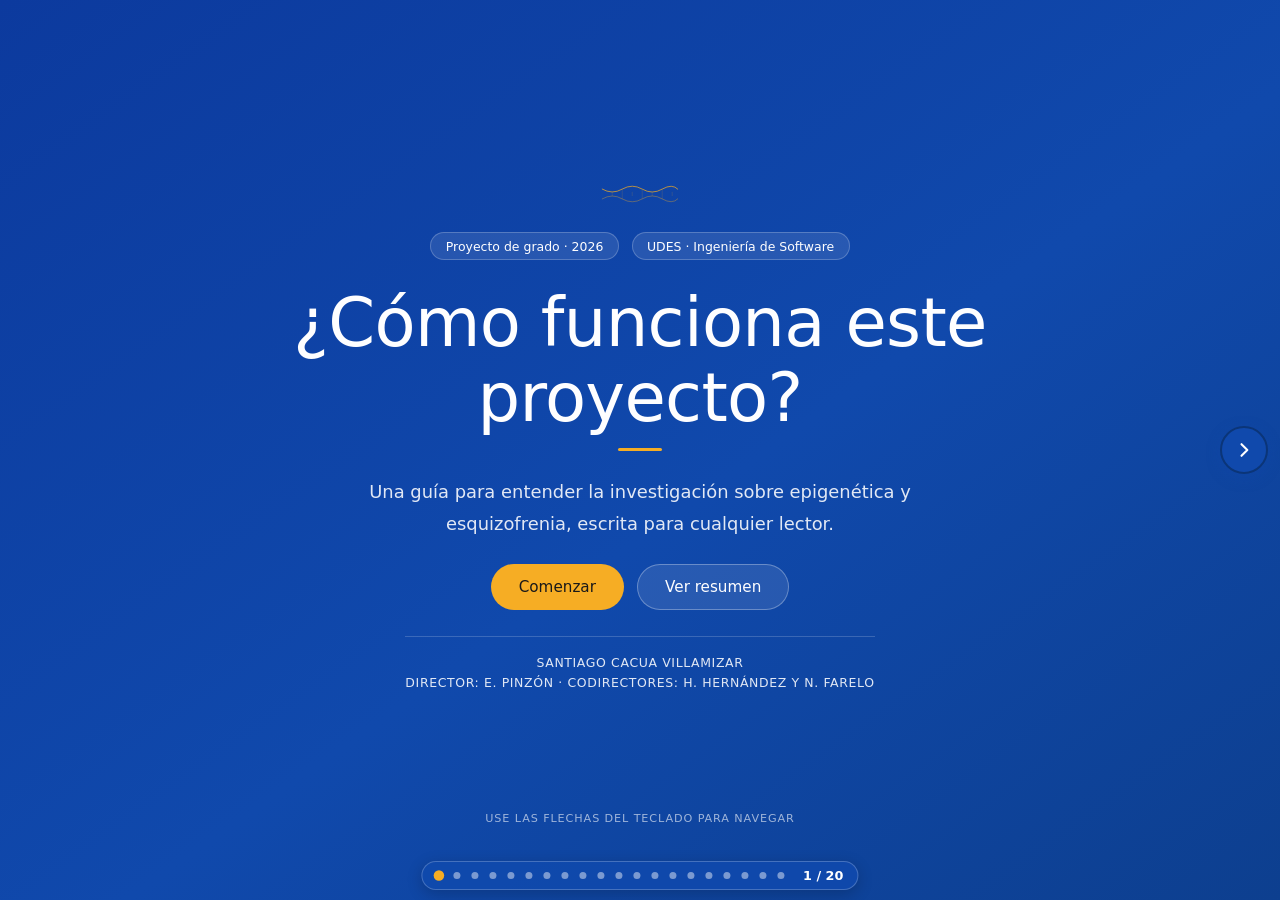
==== commit 3cad685b: "Refactorización del index.html, diferenciando del anteproyecto del proyecto de grado." ====
--- a/index.html
+++ b/index.html
@@ -2,1819 +2,420 @@
 <html lang="es">
 <head>
 <meta charset="UTF-8">
-<meta name="viewport" content="width=device-width, initial-scale=1.0">
-<title>Epigenética y Esquizofrenia — Guía Interactiva</title>
-<meta name="description" content="Guía interactiva de divulgación sobre el proyecto de investigación en epigenética y esquizofrenia. UDES 2026.">
-
-<style>
-/* ====================================================
-   FUENTE INSTITUCIONAL
-   ==================================================== */
-@font-face {
-  font-family: 'FranklinGothic';
-  src: url('FranklinGothic.ttf') format('truetype');
-  font-weight: normal;
-  font-style: normal;
-}
-
-/* ====================================================
-   VARIABLES
-   ==================================================== */
-:root {
-  --azul:        #1049ac;
-  --azul-mid:    #1859cc;
-  --azul-oscuro: #0b3578;
-  --azul-claro:  #e4ecf8;
-  --blanco:      #fefeff;
-  --gris-fondo:  #f3f2f7;
-  --gris-medio:  #e8e7ef;
-  --amarillo:    #F6AD24;
-  --amarillo-d:  #d4900e;
-  --negro:       #191919;
-  --muted:       #5a5a72;
-  --radio:       16px;
-  --radio-sm:    9px;
-  --trans:       0.48s cubic-bezier(.4,0,.2,1);
-  /* Espacio reservado para barra inferior (puntos + contador) y gestos seguros */
-  --inferior-ui: 5.65rem;
-}
-
-/* ====================================================
-   RESET
-   ==================================================== */
-*, *::before, *::after { box-sizing: border-box; margin: 0; padding: 0; }
-html, body { width:100%; height:100%; overflow:hidden; }
-body {
-  font-family: 'FranklinGothic', system-ui, sans-serif;
-  background: #0a0a14;
-  color: var(--negro);
-  -webkit-font-smoothing: antialiased;
-}
-
-/* ====================================================
-   LIBRO
-   ==================================================== */
-#libro {
-  width: 100vw;
-  height: 100vh;
-  position: relative;
-  overflow: hidden;
-}
-
-/* ====================================================
-   PÁGINAS
-   ==================================================== */
-.pagina {
-  position: absolute;
-  inset: 0;
-  width: 100%;
-  height: 100%;
-  display: flex;
-  flex-direction: column;
-  align-items: center;
-  /* Alineación fija arriba: mismo punto de inicio en todas las diapositivas */
-  justify-content: flex-start;
-  padding: max(0.75rem, env(safe-area-inset-top)) 1.5rem calc(var(--inferior-ui) + env(safe-area-inset-bottom));
-  opacity: 0;
-  transform: translateX(80px);
-  transition: opacity var(--trans), transform var(--trans);
-  pointer-events: none;
-  overflow-y: auto;
-  overflow-x: hidden;
-  -webkit-overflow-scrolling: touch;
-  scroll-behavior: smooth;
-}
-
-/* Portada: centrado vertical cuando cabe; si no cabe, el contenido empieza arriba y se puede hacer scroll (evita cortar el ícono) */
-.pagina--hero {
-  justify-content: flex-start;
-  align-items: center;
-  padding-top: max(1rem, calc(env(safe-area-inset-top) + 0.5rem));
-  padding-bottom: calc(var(--inferior-ui) + env(safe-area-inset-bottom));
-}
-.pagina--hero .contenido {
-  margin-top: auto;
-  margin-bottom: auto;
-  flex-shrink: 0;
-}
-
-.pagina.activa {
-  opacity: 1;
-  transform: translateX(0);
-  pointer-events: all;
-  z-index: 2;
-}
-
-.pagina.saliendo-izq { opacity:0; transform:translateX(-80px); z-index:1; }
-.pagina.saliendo-der { opacity:0; transform:translateX(80px);  z-index:1; }
-
-/* Tipos de fondo */
-.pagina-oscura {
-  background: linear-gradient(145deg, #0c3a9e 0%, #1049ac 55%, #0d3f8f 100%);
-  color: var(--blanco);
-}
-.pagina-clara  { background: var(--gris-fondo); color: var(--negro); }
-.pagina-blanca { background: var(--blanco);     color: var(--negro); }
-
-/* Textura sutil en páginas oscuras */
-.pagina-oscura::before {
-  content: '';
-  position: absolute;
-  inset: 0;
-  background-image: radial-gradient(circle at 80% 20%, rgba(246,173,36,0.07) 0%, transparent 55%),
-                    radial-gradient(circle at 15% 80%, rgba(255,255,255,0.04) 0%, transparent 45%);
-  pointer-events: none;
-}
-
-/* ====================================================
-   CONTENIDO
-   ==================================================== */
-.contenido {
-  max-width: 780px;
-  width: 100%;
-  display: flex;
-  flex-direction: column;
-  gap: 1.5rem;
-  position: relative;
-  flex-shrink: 0;
-}
-
-/* Diagramas anchos (p. ej. cap. 11): scroll horizontal local, sin cambiar de página */
-.diagrama-scroll-x {
-  width: 100%;
-  max-width: 100%;
-  overflow-x: auto;
-  overflow-y: visible;
-  -webkit-overflow-scrolling: touch;
-  padding-bottom: 0.35rem;
-  margin-left: -0.25rem;
-  margin-right: -0.25rem;
-  padding-left: 0.25rem;
-  padding-right: 0.25rem;
-}
-.diagrama-scroll-x svg {
-  display: block;
-  width: 680px;
-  height: auto;
-  max-width: none;
-}
-@media (min-width: 720px) {
-  .diagrama-scroll-x {
-    overflow-x: visible;
-  }
-  .diagrama-scroll-x svg {
-    width: 100%;
-    max-width: 680px;
-  }
-  .hint-diagrama-movil {
-    display: none;
-  }
-}
-
-/* Etiqueta de capítulo */
-.etiqueta-cap {
-  font-size: 0.68rem;
-  letter-spacing: 0.22em;
-  text-transform: uppercase;
-  opacity: 0.45;
-  font-family: system-ui, sans-serif;
-  font-weight: 600;
-}
-
-/* Títulos de página */
-h1.titulo-pagina {
-  font-size: clamp(1.85rem, 4vw, 2.7rem);
-  font-family: 'FranklinGothic', system-ui, sans-serif;
-  line-height: 1.12;
-  font-weight: normal;
-  letter-spacing: -0.01em;
-}
-
-.pagina-oscura h1.titulo-pagina { color: var(--blanco); }
-.pagina-clara  h1.titulo-pagina,
-.pagina-blanca h1.titulo-pagina { color: var(--azul); }
-
-/* Línea decorativa bajo título */
-.titulo-pagina::after {
-  content: '';
-  display: block;
-  width: 40px;
-  height: 3px;
-  background: var(--amarillo);
-  border-radius: 2px;
-  margin-top: 0.6rem;
-}
-
-/* Cuerpo de texto */
-p.cuerpo {
-  font-size: 1rem;
-  line-height: 1.8;
-  font-family: system-ui, sans-serif;
-  max-width: 680px;
-}
-
-.pagina-oscura p.cuerpo { color: rgba(254,254,255,0.82); }
-.pagina-clara  p.cuerpo,
-.pagina-blanca p.cuerpo { color: var(--muted); }
-
-/* ====================================================
-   TÉRMINOS INTERACTIVOS
-   ==================================================== */
-.term {
-  cursor: help;
-  border-bottom: 2px dashed rgba(16,73,172,0.55);
-  transition: border-color 0.15s, color 0.15s;
-}
-.term:hover { border-bottom-color: var(--azul); color: var(--azul); }
-.pagina-oscura .term { border-bottom-color: rgba(246,173,36,0.6); }
-.pagina-oscura .term:hover { border-bottom-color: var(--amarillo); color: var(--amarillo); }
-.term:focus { outline: 2px solid var(--amarillo); outline-offset: 3px; border-radius: 2px; }
-
-/* ====================================================
-   TOOLTIP
-   ==================================================== */
-.tooltip {
-  position: fixed;
-  z-index: 9999;
-  background: #12122a;
-  color: #f0f0f8;
-  font-family: system-ui, sans-serif;
-  font-size: 0.8rem;
-  line-height: 1.55;
-  padding: 0.7rem 1rem;
-  border-radius: var(--radio-sm);
-  max-width: 270px;
-  pointer-events: none;
-  opacity: 0;
-  transform: translateY(8px) scale(0.97);
-  transition: opacity 0.18s, transform 0.18s;
-  border: 1px solid rgba(246,173,36,0.25);
-  box-shadow: 0 12px 32px rgba(0,0,0,0.35);
-}
-.tooltip::before {
-  content: '';
-  display: block;
-  width: 3px;
-  height: 100%;
-  position: absolute;
-  left: 0; top: 0;
-  background: var(--amarillo);
-  border-radius: var(--radio-sm) 0 0 var(--radio-sm);
-}
-.tooltip.visible {
-  opacity: 1;
-  transform: translateY(0) scale(1);
-}
-.tooltip-label {
-  font-size: 0.68rem;
-  letter-spacing: 0.12em;
-  text-transform: uppercase;
-  color: var(--amarillo);
-  margin-bottom: 0.3rem;
-  font-weight: 600;
-}
-
-/* ====================================================
-   ILUSTRACIONES SVG
-   ==================================================== */
-.ilustracion {
-  display: flex;
-  justify-content: center;
-  opacity: 0;
-  transform: translateY(16px);
-  transition: opacity 0.55s 0.15s, transform 0.55s 0.15s;
-}
-.pagina.activa .ilustracion { opacity:1; transform:translateY(0); }
-
-/* ====================================================
-   ANALOGÍA
-   ==================================================== */
-.analogia {
-  background: rgba(246,173,36,0.09);
-  border-left: 3px solid var(--amarillo);
-  border-radius: 0 var(--radio-sm) var(--radio-sm) 0;
-  padding: 1rem 1.2rem;
-  font-family: system-ui, sans-serif;
-  font-size: 0.95rem;
-  line-height: 1.65;
-  font-style: italic;
-  color: inherit;
-  position: relative;
-}
-.analogia::before {
-  content: '\201C';
-  position: absolute;
-  top: -0.5rem; left: 0.8rem;
-  font-size: 3rem;
-  color: var(--amarillo);
-  opacity: 0.3;
-  font-family: Georgia, serif;
-  line-height: 1;
-  pointer-events: none;
-}
-.pagina-oscura .analogia { background: rgba(246,173,36,0.12); color: rgba(254,254,255,0.88); }
-
-/* ====================================================
-   PORTADA
-   ==================================================== */
-.portada-titulo {
-  font-size: clamp(2.4rem, 7vw, 4.2rem);
-  line-height: 1.06;
-  font-family: 'FranklinGothic', system-ui, sans-serif;
-  font-weight: normal;
-  color: var(--blanco);
-  letter-spacing: -0.02em;
-}
-
-.portada-titulo::after { display: none; }
-
-.portada-sub {
-  font-size: 1.05rem;
-  color: rgba(254,254,255,0.65);
-  font-family: system-ui, sans-serif;
-  line-height: 1.65;
-  max-width: 480px;
-}
-
-/* Chip de dato en portada */
-.chip {
-  display: inline-flex;
-  align-items: center;
-  gap: 0.4rem;
-  background: rgba(255,255,255,0.1);
-  border: 1px solid rgba(255,255,255,0.18);
-  border-radius: 50px;
-  padding: 0.35rem 0.85rem;
-  font-size: 0.75rem;
-  font-family: system-ui, sans-serif;
-  color: rgba(254,254,255,0.7);
-  letter-spacing: 0.04em;
-}
-.chip-dot {
-  width: 6px; height: 6px;
-  border-radius: 50%;
-  background: var(--amarillo);
-  animation: pulso-chip 2s ease-in-out infinite;
-}
-@keyframes pulso-chip {
-  0%,100% { opacity:1; transform:scale(1); }
-  50%      { opacity:0.5; transform:scale(0.8); }
-}
-
-/* ====================================================
-   BOTONES
-   ==================================================== */
-.btn {
-  display: inline-flex;
-  align-items: center;
-  gap: 0.55rem;
-  padding: 0.9rem 1.9rem;
-  border-radius: 50px;
-  border: none;
-  cursor: pointer;
-  font-size: 0.92rem;
-  font-family: 'FranklinGothic', system-ui, sans-serif;
-  transition: transform 0.15s, box-shadow 0.2s, background 0.15s, opacity 0.15s;
-  text-decoration: none;
-  letter-spacing: 0.02em;
-}
-.btn:hover  { transform: translateY(-2px); }
-.btn:active { transform: scale(0.96); }
-
-.btn-primario {
-  background: var(--amarillo);
-  color: var(--negro);
-  box-shadow: 0 4px 20px rgba(246,173,36,0.3);
-}
-.btn-primario:hover { background: #f5b830; box-shadow: 0 8px 28px rgba(246,173,36,0.45); }
-
-.btn-ghost {
-  background: rgba(255,255,255,0.1);
-  color: var(--blanco);
-  border: 1.5px solid rgba(255,255,255,0.22);
-}
-.btn-ghost:hover { background: rgba(255,255,255,0.2); }
-
-/* Acciones de portada + integrantes en flujo normal (evita solaparse con la barra inferior) */
-.portada-acciones {
-  display: flex;
-  gap: 1rem;
-  flex-wrap: wrap;
-  justify-content: center;
-  margin-top: 0.35rem;
-}
-.portada-integrantes {
-  margin-top: clamp(1.75rem, 5vh, 2.75rem);
-  padding-top: clamp(1rem, 2.5vh, 1.5rem);
-  border-top: 1px solid rgba(255, 255, 255, 0.14);
-  text-align: center;
-  font-size: 0.68rem;
-  line-height: 1.55;
-  letter-spacing: 0.1em;
-  text-transform: uppercase;
-  color: rgba(254, 254, 255, 0.38);
-  font-family: system-ui, sans-serif;
-  max-width: 34rem;
-  margin-left: auto;
-  margin-right: auto;
-}
-.portada-contenido {
-  align-items: center;
-  text-align: center;
-}
-.portada-marca-adn {
-  padding-top: 0.25rem;
-  margin-top: 0.15rem;
-}
-
-/* ====================================================
-   CIERRE
-   ==================================================== */
-.resumen-items { display:flex; flex-direction:column; gap:0.9rem; width:100%; max-width:600px; text-align: left; }
-
-.resumen-item {
-  display: flex;
-  align-items: flex-start;
-  gap: 1.1rem;
-  background: rgba(255,255,255,0.07);
-  border-radius: var(--radio);
-  padding: 1rem 1rem;
-  border: 1px solid rgba(255,255,255,0.1);
-  transition: background 0.2s, border-color 0.2s;
-}
-.resumen-item:hover {
-  background: rgba(255,255,255,0.11);
-  border-color: rgba(246,173,36,0.3);
-}
-
-.resumen-num {
-  font-size: 1.8rem;
-  font-family: 'FranklinGothic', system-ui, sans-serif;
-  color: var(--amarillo);
-  line-height: 1;
-  min-width: 2rem;
-  opacity: 0.85;
-}
-
-.resumen-texto {
-  font-family: system-ui, sans-serif;
-  font-size: 0.91rem;
-  line-height: 1.6;
-  color: rgba(254,254,255,0.8);
-}
-
-/* ====================================================
-   CRÉDITOS EN CIERRE
-   ==================================================== */
-.creditos {
-  display: flex;
-  flex-wrap: wrap;
-  gap: 0.5rem 1.5rem;
-  justify-content: center;
-  margin-top: 0.5rem;
-}
-.credito-item {
-  font-size: 0.72rem;
-  font-family: system-ui, sans-serif;
-  color: rgba(254,254,255,0.35);
-  letter-spacing: 0.06em;
-  text-transform: uppercase;
-}
-.contenido-cierre {
-  align-items: center;
-  text-align: center;
-  gap: 1.15rem;
-}
-
-/* --- Capítulo 12: cierre centrado y legible --- */
-.pagina-cierre {
-  justify-content: center;
-  align-items: center;
-  padding-top: max(0.75rem, env(safe-area-inset-top));
-  padding-bottom: calc(var(--inferior-ui) + env(safe-area-inset-bottom));
-}
-.pagina-cierre .contenido-cierre {
-  display: flex;
-  flex-direction: column;
-  align-items: stretch;
-  text-align: center;
-  gap: 0.85rem;
-  max-width: 28rem;
-  width: 100%;
-  margin-top: auto;
-  margin-bottom: auto;
-}
-.pagina-cierre.activa .contenido > * {
-  animation: none;
-  opacity: 1;
-  transform: none;
-}
-.pagina-cierre .cabecera-cierre {
-  text-align: center;
-  width: 100%;
-}
-.pagina-cierre .cabecera-cierre .etiqueta-cap {
-  margin-bottom: 0.15rem;
-}
-.pagina-cierre h1.titulo-cierre {
-  font-size: clamp(1.35rem, 5vw, 1.95rem);
-  line-height: 1.2;
-  color: var(--blanco);
-  margin: 0;
-}
-.pagina-cierre h1.titulo-cierre::after {
-  display: none;
-}
-.pagina-cierre .meta-cierre {
-  font-size: 0.72rem;
-  line-height: 1.35;
-  color: rgba(254, 254, 255, 0.55);
-  font-family: system-ui, sans-serif;
-  margin: 0;
-}
-/* Lista de tres pilares: compacta, sin tarjetas altas */
-.resumen-compacto {
-  list-style: none;
-  margin: 0.35rem 0 0;
-  padding: 0;
-  display: flex;
-  flex-direction: column;
-  gap: 0.4rem;
-  text-align: left;
-  width: 100%;
-}
-.resumen-compacto li {
-  display: grid;
-  grid-template-columns: auto 1fr;
-  gap: 0.45rem 0.55rem;
-  align-items: start;
-  padding: 0.45rem 0.55rem;
-  background: rgba(255, 255, 255, 0.06);
-  border-radius: 10px;
-  border: 1px solid rgba(255, 255, 255, 0.1);
-  font-family: system-ui, sans-serif;
-  font-size: 0.78rem;
-  line-height: 1.45;
-  color: rgba(254, 254, 255, 0.82);
-}
-.resumen-compacto .pill {
-  align-self: start;
-  margin-top: 0.1rem;
-  min-width: 1.35rem;
-  height: 1.35rem;
-  border-radius: 6px;
-  background: var(--amarillo);
-  color: var(--negro);
-  font-weight: 800;
-  font-size: 0.68rem;
-  display: flex;
-  align-items: center;
-  justify-content: center;
-  font-family: 'FranklinGothic', system-ui, sans-serif;
-}
-.resumen-compacto strong {
-  display: block;
-  font-size: 0.72rem;
-  font-weight: 700;
-  color: rgba(254, 254, 255, 0.95);
-  letter-spacing: 0.02em;
-  margin-bottom: 0.08rem;
-}
-.creditos-linea {
-  font-size: 0.58rem;
-  line-height: 1.4;
-  color: rgba(254, 254, 255, 0.38);
-  font-family: system-ui, sans-serif;
-  letter-spacing: 0.04em;
-  text-align: center;
-  margin: 0;
-  padding: 0 0.25rem;
-}
-.cierre-pie {
-  margin-top: 0.45rem;
-  padding-top: 0.9rem;
-  border-top: 1px solid rgba(255, 255, 255, 0.14);
-}
-.cierre-pie .creditos-linea {
-  margin-bottom: 0.7rem;
-}
-.acciones-cierre {
-  display: flex;
-  flex-wrap: wrap;
-  gap: 0.45rem;
-  justify-content: center;
-  margin-top: 0;
-}
-.pagina-cierre .btn-compacto {
-  padding: 0.55rem 1.1rem;
-  font-size: 0.8rem;
-}
-
-/* ====================================================
-   COMPARACIÓN DOS COLUMNAS
-   ==================================================== */
-.dos-cols { display:grid; grid-template-columns:1fr 1fr; gap:1rem; }
-
-.col-card {
-  background: var(--blanco);
-  border: 1px solid var(--gris-medio);
-  border-radius: var(--radio);
-  padding: 1.1rem 1.2rem;
-  display: flex;
-  flex-direction: column;
-  gap: 0.55rem;
-}
-.col-card .col-titulo {
-  font-size: 0.75rem;
-  font-weight: 700;
-  text-transform: uppercase;
-  letter-spacing: 0.1em;
-  font-family: system-ui, sans-serif;
-}
-.col-card .col-valor {
-  font-size: 0.88rem;
-  color: var(--muted);
-  font-family: system-ui, sans-serif;
-  line-height: 1.55;
-}
-.col-card.mala  { border-top: 3px solid #c0392b; }
-.col-card.mala  .col-titulo { color: #922b21; }
-.col-card.buena { border-top: 3px solid #1e8449; }
-.col-card.buena .col-titulo { color: #1a5e37; }
-
-/* ====================================================
-   NAVEGACIÓN LATERAL
-   ==================================================== */
-#nav-anterior, #nav-siguiente {
-  position: fixed;
-  top: 50%;
-  transform: translateY(-50%);
-  z-index: 200;
-  /* Contraste alto sobre fondos claros u oscuros */
-  background: var(--azul);
-  border: 2px solid var(--azul-oscuro);
-  color: var(--blanco);
-  width: 48px;
-  height: 48px;
-  border-radius: 50%;
-  cursor: pointer;
-  display: flex;
-  align-items: center;
-  justify-content: center;
-  font-size: 1.2rem;
-  font-weight: 700;
-  box-shadow: 0 4px 14px rgba(16, 73, 172, 0.35), 0 0 0 1px rgba(255, 255, 255, 0.2) inset;
-  transition: background 0.2s, border-color 0.2s, opacity 0.25s, transform 0.15s, box-shadow 0.2s;
-}
-#nav-anterior { left: max(0.5rem, env(safe-area-inset-left)); }
-#nav-siguiente { right: max(0.5rem, env(safe-area-inset-right)); }
-#nav-anterior:hover, #nav-siguiente:hover {
-  background: var(--azul-mid);
-  border-color: var(--azul);
-  box-shadow: 0 6px 20px rgba(16, 73, 172, 0.45), 0 0 0 1px rgba(255, 255, 255, 0.25) inset;
-}
-#nav-anterior:focus-visible,
-#nav-siguiente:focus-visible {
-  outline: 3px solid var(--amarillo);
-  outline-offset: 3px;
-}
-#nav-anterior:active { transform: translateY(-50%) scale(0.92) translateX(-2px); }
-#nav-siguiente:active { transform: translateY(-50%) scale(0.92) translateX(2px); }
-#nav-anterior.oculto, #nav-siguiente.oculto { opacity:0; pointer-events:none; }
-
-/* Hint de teclado — aparece al inicio */
-#hint-teclado {
-  position: fixed;
-  bottom: calc(var(--inferior-ui) + 0.35rem);
-  left: 50%;
-  transform: translateX(-50%);
-  z-index: 200;
-  display: flex;
-  align-items: center;
-  gap: 0.4rem;
-  font-size: 0.68rem;
-  font-family: system-ui, sans-serif;
-  color: rgba(255,255,255,0.4);
-  letter-spacing: 0.08em;
-  text-transform: uppercase;
-  transition: opacity 0.5s;
-  pointer-events: none;
-}
-.tecla {
-  display: inline-flex;
-  align-items: center;
-  justify-content: center;
-  width: 22px; height: 22px;
-  border: 1px solid rgba(255,255,255,0.25);
-  border-radius: 4px;
-  font-size: 0.75rem;
-  background: rgba(255,255,255,0.06);
-}
-
-/* ====================================================
-   BARRA DE PROGRESO (línea superior)
-   ==================================================== */
-#barra-progreso {
-  position: fixed;
-  top: 0; left: 0;
-  height: 3px;
-  background: linear-gradient(90deg, var(--amarillo), #f5c842);
-  border-radius: 0 2px 2px 0;
-  z-index: 300;
-  transition: width 0.4s cubic-bezier(.4,0,.2,1);
-  box-shadow: 0 0 10px rgba(246,173,36,0.5);
-}
-
-/* ====================================================
-   PUNTOS DE PROGRESO
-   ==================================================== */
-#progreso {
-  position: fixed;
-  bottom: max(0.6rem, env(safe-area-inset-bottom));
-  left: 50%;
-  transform: translateX(-50%);
-  z-index: 200;
-  display: flex;
-  align-items: center;
-  gap: 0.6rem;
-  background: rgba(16, 73, 172, 0.92);
-  padding: 0.45rem 0.85rem;
-  border-radius: 50px;
-  backdrop-filter: blur(10px);
-  -webkit-backdrop-filter: blur(10px);
-  border: 1px solid rgba(255, 255, 255, 0.22);
-  box-shadow: 0 4px 16px rgba(0, 0, 0, 0.18);
-  max-width: calc(100vw - 7rem);
-}
-
-.punto {
-  width: 7px; height: 7px;
-  border-radius: 50%;
-  background: rgba(255,255,255,0.35);
-  cursor: pointer;
-  transition: background 0.25s, transform 0.25s, width 0.25s;
-  border: none;
-  padding: 0;
-}
-.punto.activo {
-  background: var(--amarillo);
-  transform: scale(1.35);
-  box-shadow: 0 0 0 2px rgba(255, 255, 255, 0.35);
-}
-.punto:hover:not(.activo) {
-  background: rgba(255,255,255,0.65);
-  transform: scale(1.15);
-}
-
-#contador-pagina {
-  font-size: 0.72rem;
-  color: rgba(255, 255, 255, 0.88);
-  font-family: system-ui, sans-serif;
-  letter-spacing: 0.06em;
-  font-weight: 600;
-  min-width: 2.8rem;
-  text-align: center;
-  margin-left: 0.2rem;
-}
-
-/* ====================================================
-   ANIMACIONES SVG
-   ==================================================== */
-@keyframes pulso {
-  0%,100% { opacity:1; transform:scale(1); }
-  50%      { opacity:0.65; transform:scale(1.3); }
-}
-@keyframes flotar {
-  0%,100% { transform: translateY(0); }
-  50%      { transform: translateY(-3px); }
-}
-@keyframes dibujar {
-  from { stroke-dashoffset: 400; }
-  to   { stroke-dashoffset: 0; }
-}
-@keyframes aparecer {
-  from { opacity:0; transform:scale(0.8); }
-  to   { opacity:1; transform:scale(1); }
-}
-@keyframes rotar-lento {
-  from { transform-origin: center; transform: rotate(0deg); }
-  to   { transform-origin: center; transform: rotate(360deg); }
-}
-
-.metil-punto { animation: pulso 2.2s ease-in-out infinite; }
-.metil-punto-b { animation: pulso 2.2s ease-in-out 0.7s infinite; }
-.metil-punto-c { animation: pulso 2.2s ease-in-out 1.4s infinite; }
-.linea-firma { stroke-dasharray:400; animation: dibujar 1.6s ease 0.4s forwards; stroke-dashoffset:400; }
-.svg-flotar { animation: flotar 4s ease-in-out infinite; }
-
-/* Entrada de contenido por elemento */
-.pagina.activa .contenido > * {
-  animation: aparecer 0.4s ease both;
-}
-.pagina.activa .contenido > *:nth-child(1) { animation-delay: 0.05s; }
-.pagina.activa .contenido > *:nth-child(2) { animation-delay: 0.12s; }
-.pagina.activa .contenido > *:nth-child(3) { animation-delay: 0.19s; }
-.pagina.activa .contenido > *:nth-child(4) { animation-delay: 0.26s; }
-.pagina.activa .contenido > *:nth-child(5) { animation-delay: 0.33s; }
-.pagina.activa .contenido > *:nth-child(6) { animation-delay: 0.40s; }
-
-/* ====================================================
-   RESPONSIVE
-   ==================================================== */
-@media (max-width: 680px) {
-  .pagina {
-    padding-left: 1.1rem;
-    padding-right: 1.1rem;
-    padding-bottom: calc(var(--inferior-ui) + 0.35rem + env(safe-area-inset-bottom));
-  }
-  .dos-cols       { grid-template-columns: 1fr; }
-  #nav-anterior   { width: 42px; height: 42px; font-size: 1.05rem; }
-  #nav-siguiente  { width: 42px; height: 42px; font-size: 1.05rem; }
-  .portada-titulo { font-size: 2rem; }
-  h1.titulo-pagina { font-size: 1.65rem; }
-  #hint-teclado   { display: none; }
-  .creditos       { flex-direction: column; align-items: center; gap: 0.3rem; }
-  .resumen-item   { padding: 0.85rem 0.75rem; gap: 0.75rem; }
-  .resumen-num    { font-size: 1.45rem; min-width: 1.6rem; }
-  .resumen-texto  { font-size: 0.86rem; }
-  .pagina-cierre .resumen-compacto li {
-    font-size: 0.74rem;
-    padding: 0.4rem 0.5rem;
-  }
-  .portada-integrantes {
-    font-size: 0.6rem;
-    letter-spacing: 0.07em;
-    line-height: 1.5;
-  }
-}
-
-/* ====================================================
-   SCROLL INTERNO SUAVE
-   ==================================================== */
-.pagina::-webkit-scrollbar { width: 4px; }
-.pagina::-webkit-scrollbar-track { background: transparent; }
-.pagina::-webkit-scrollbar-thumb { background: rgba(16,73,172,0.25); border-radius: 2px; }
-</style>
+<meta name="viewport" content="width=device-width, initial-scale=1, viewport-fit=cover">
+<meta name="theme-color" content="#1049ac">
+<title>Epigenética y Esquizofrenia | Guía Interactiva</title>
+<meta name="description" content="Guía interactiva de divulgación sobre el proyecto de grado en epigenética y esquizofrenia. UDES 2026.">
+<link rel="icon" href="data:image/svg+xml,%3Csvg xmlns='http://www.w3.org/2000/svg' viewBox='0 0 32 32'%3E%3Crect width='32' height='32' rx='7' fill='%231049ac'/%3E%3Cpath d='M6 11q5 8 10 0t10 0M6 21q5-8 10 0t10 0' stroke='%23F6AD24' stroke-width='3' fill='none'/%3E%3C/svg%3E">
+<link rel="stylesheet" href="css/styles.css">
+<noscript><link rel="stylesheet" href="css/noscript.css"></noscript>
 </head>
 <body>
-
-<!-- Tooltip singleton -->
-<div id="tooltip" class="tooltip" role="tooltip" aria-live="polite">
-  <div class="tooltip-label" id="tooltip-label"></div>
-  <div id="tooltip-def"></div>
-</div>
-
-<!-- Barra de progreso superior -->
-<div id="barra-progreso"></div>
-
-<!-- Navegación lateral -->
-<button id="nav-anterior" aria-label="Página anterior" class="oculto">&#8592;</button>
-<button id="nav-siguiente" aria-label="Página siguiente">&#8594;</button>
-
-<!-- Hint de teclado (desaparece tras interacción) -->
-<div id="hint-teclado" aria-hidden="true">
-  <span class="tecla">←</span>
-  <span class="tecla">→</span>
-  navegar
-</div>
-
-<!-- Puntos de progreso -->
-<div id="progreso" role="navigation" aria-label="Progreso de lectura"></div>
-
-<!-- ============================================================
-     LIBRO
-     ============================================================ -->
-<div id="libro" role="main">
-
-<!-- ======================================================
-     PÁGINA 0 — PORTADA
-     ====================================================== -->
-<section class="pagina pagina-oscura pagina--hero" data-pagina="0" aria-label="Portada">
-  <div class="contenido portada-contenido" style="gap:2.2rem;">
-    <!-- ADN decorativo -->
-    <div class="portada-marca-adn svg-flotar" style="opacity:0.6;" aria-hidden="true">
-      <svg width="72" height="30" viewBox="0 0 72 30" fill="none" aria-hidden="true">
-        <path d="M4 8 Q18 15 32 8 Q46 1 60 8 Q66 11 70 10" stroke="rgba(246,173,36,0.8)" stroke-width="2.2" fill="none" stroke-linecap="round"/>
-        <path d="M4 22 Q18 15 32 22 Q46 29 60 22 Q66 19 70 20" stroke="rgba(246,173,36,0.45)" stroke-width="2.2" fill="none" stroke-linecap="round"/>
-        <line x1="18" y1="11" x2="18" y2="19" stroke="rgba(246,173,36,0.55)" stroke-width="1.6"/>
-        <line x1="32" y1="8"  x2="32" y2="22" stroke="rgba(246,173,36,0.55)" stroke-width="1.6"/>
-        <line x1="46" y1="11" x2="46" y2="19" stroke="rgba(246,173,36,0.55)" stroke-width="1.6"/>
-        <line x1="60" y1="8"  x2="60" y2="22" stroke="rgba(246,173,36,0.55)" stroke-width="1.6"/>
-      </svg>
-    </div>
-
-    <div class="portada-chips">
-      <span class="chip"><span class="chip-dot"></span>Proyecto de grado · 2026</span>
-      <span class="chip">UDES · Ing. de Software</span>
-    </div>
-
-    <h1 class="portada-titulo">¿Cómo funciona<br>este proyecto?</h1>
-
-    <p class="portada-sub">
-      Una guía para entender la investigación sobre
-      <strong style="color:var(--amarillo);font-weight:normal;">epigenética</strong> y
-      <strong style="color:var(--amarillo);font-weight:normal;">esquizofrenia</strong>,
-      pensada para cualquier lector.
-    </p>
-
-    <div class="portada-acciones">
-      <button type="button" class="btn btn-primario" onclick="irA(1)" aria-label="Comenzar la lectura">
-        Comenzar &nbsp;&#8594;
-      </button>
-      <button type="button" class="btn btn-ghost" onclick="irA(12)" aria-label="Ver resumen del proyecto">
-        Ver resumen
-      </button>
-    </div>
-
-    <p class="portada-integrantes" role="note">
-      Santiago Cacua Villamizar &nbsp;·&nbsp; Director: E. Pinzón &nbsp;·&nbsp; Codirectores: H. Hernández · N. Farelo
-    </p>
-  </div>
-</section>
-
-<!-- ======================================================
-     PÁGINA 1 — EL ADN
-     ====================================================== -->
-<section class="pagina pagina-clara" data-pagina="1" aria-label="El ADN">
-  <div class="contenido">
-    <p class="etiqueta-cap">Capítulo 1</p>
-    <h1 class="titulo-pagina">Todo empieza en el ADN</h1>
-
-    <div class="ilustracion">
-      <svg width="360" height="108" viewBox="0 0 360 108" fill="none" xmlns="http://www.w3.org/2000/svg" aria-label="Doble hélice de ADN con segmentos etiquetados como genes">
-        <!-- Hebra superior -->
-        <path d="M10 32 Q55 58 100 32 Q145 6 190 32 Q235 58 280 32 Q315 14 348 24"
-              stroke="#1049ac" stroke-width="3" fill="none" stroke-linecap="round"/>
-        <!-- Hebra inferior -->
-        <path d="M10 76 Q55 50 100 76 Q145 102 190 76 Q235 50 280 76 Q315 92 348 84"
-              stroke="#1049ac" stroke-width="3" fill="none" stroke-linecap="round" opacity="0.5"/>
-        <!-- Barras (pares de bases) -->
-        <line x1="55"  y1="46" x2="55"  y2="62" stroke="#1049ac" stroke-width="1.8" opacity="0.4"/>
-        <line x1="100" y1="32" x2="100" y2="76" stroke="#1049ac" stroke-width="1.8" opacity="0.4"/>
-        <line x1="145" y1="46" x2="145" y2="62" stroke="#1049ac" stroke-width="1.8" opacity="0.4"/>
-        <line x1="190" y1="32" x2="190" y2="76" stroke="#1049ac" stroke-width="1.8" opacity="0.4"/>
-        <line x1="235" y1="46" x2="235" y2="62" stroke="#1049ac" stroke-width="1.8" opacity="0.4"/>
-        <line x1="280" y1="32" x2="280" y2="76" stroke="#1049ac" stroke-width="1.8" opacity="0.4"/>
-        <line x1="325" y1="40" x2="325" y2="68" stroke="#1049ac" stroke-width="1.8" opacity="0.3"/>
-        <!-- Genes destacados -->
-        <rect x="80"  y="48" width="40" height="17" rx="5" fill="#F6AD24" opacity="0.95"/>
-        <text x="100" y="60" text-anchor="middle" font-size="9.5" font-family="system-ui" fill="#191919" font-weight="700">gen A</text>
-        <rect x="170" y="48" width="40" height="17" rx="5" fill="#F6AD24" opacity="0.95"/>
-        <text x="190" y="60" text-anchor="middle" font-size="9.5" font-family="system-ui" fill="#191919" font-weight="700">gen B</text>
-        <rect x="260" y="48" width="40" height="17" rx="5" fill="#F6AD24" opacity="0.7"/>
-        <text x="280" y="60" text-anchor="middle" font-size="9.5" font-family="system-ui" fill="#191919" font-weight="700">gen C</text>
-        <!-- Etiqueta ADN -->
-        <text x="6"  y="25" font-size="10" font-family="system-ui" fill="#1049ac" opacity="0.55" font-weight="600">ADN</text>
-        <!-- Flecha etiqueta -->
-        <text x="6"  y="82" font-size="10" font-family="system-ui" fill="#1049ac" opacity="0.35">~3.000 millones de pares de bases</text>
-      </svg>
-    </div>
-
-    <p class="cuerpo">
-      El <span class="term" tabindex="0" data-term="ADN" data-def="Ácido desoxirribonucleico. La molécula que guarda las instrucciones completas para construir y operar un organismo. Está presente en casi todas las células del cuerpo.">ADN</span> es el conjunto completo de instrucciones que determina cómo se construye y funciona un organismo. Está organizado en <span class="term" tabindex="0" data-term="genes" data-def="Segmentos específicos del ADN, cada uno encargado de una función: producir una proteína, regular otra función biológica, etc. El humano tiene entre 20.000 y 25.000 genes.">genes</span>, cada uno encargado de algo distinto: cómo funciona el hígado, cómo se desarrolla el cerebro, el color de los ojos.
-    </p>
-    <p class="cuerpo">
-      Sin embargo, el cuerpo no lee todos los genes al mismo tiempo ni en todas las células. Hay mecanismos que regulan qué se lee y qué no — y eso es precisamente lo que estudia la epigenética.
-    </p>
-  </div>
-</section>
-
-<!-- ======================================================
-     PÁGINA 2 — LA EPIGENÉTICA
-     ====================================================== -->
-<section class="pagina pagina-blanca" data-pagina="2" aria-label="La epigenética">
-  <div class="contenido">
-    <p class="etiqueta-cap">Capítulo 2</p>
-    <h1 class="titulo-pagina">Las notas al margen del manual</h1>
-
-    <div class="ilustracion">
-      <svg width="210" height="130" viewBox="0 0 210 130" fill="none" aria-label="Libro abierto con anotaciones epigenéticas">
-        <!-- Sombra libro -->
-        <ellipse cx="105" cy="125" rx="80" ry="6" fill="rgba(16,73,172,0.07)"/>
-        <!-- Página izquierda -->
-        <rect x="10" y="15" width="85" height="100" rx="4" fill="#e4ecf8" stroke="#1049ac" stroke-width="1.5"/>
-        <!-- Líneas texto izq -->
-        <line x1="22" y1="35" x2="83" y2="35" stroke="#1049ac" stroke-width="1.1" opacity="0.3"/>
-        <line x1="22" y1="46" x2="83" y2="46" stroke="#1049ac" stroke-width="1.1" opacity="0.3"/>
-        <line x1="22" y1="57" x2="70" y2="57" stroke="#1049ac" stroke-width="1.1" opacity="0.3"/>
-        <line x1="22" y1="68" x2="83" y2="68" stroke="#1049ac" stroke-width="1.1" opacity="0.3"/>
-        <line x1="22" y1="79" x2="60" y2="79" stroke="#1049ac" stroke-width="1.1" opacity="0.3"/>
-        <line x1="22" y1="90" x2="83" y2="90" stroke="#1049ac" stroke-width="1.1" opacity="0.3"/>
-        <line x1="22" y1="101" x2="50" y2="101" stroke="#1049ac" stroke-width="1.1" opacity="0.3"/>
-        <!-- Lomo -->
-        <rect x="93" y="15" width="24" height="100" fill="rgba(16,73,172,0.12)"/>
-        <line x1="105" y1="15" x2="105" y2="115" stroke="#1049ac" stroke-width="1" opacity="0.3"/>
-        <!-- Página derecha -->
-        <rect x="115" y="15" width="85" height="100" rx="4" fill="#e4ecf8" stroke="#1049ac" stroke-width="1.5"/>
-        <!-- Resaltadores página der -->
-        <rect x="125" y="31" width="62" height="11" rx="3" fill="rgba(246,173,36,0.5)"/>
-        <rect x="125" y="51" width="44" height="11" rx="3" fill="rgba(246,173,36,0.3)"/>
-        <line x1="125" y1="70" x2="187" y2="70" stroke="#1049ac" stroke-width="1.1" opacity="0.3"/>
-        <line x1="125" y1="81" x2="165" y2="81" stroke="#1049ac" stroke-width="1.1" opacity="0.3"/>
-        <line x1="125" y1="92" x2="187" y2="92" stroke="#1049ac" stroke-width="1.1" opacity="0.3"/>
-        <!-- Nota adhesiva -->
-        <rect x="155" y="52" width="34" height="26" rx="3" fill="rgba(246,173,36,0.8)" transform="rotate(-6 155 52)"/>
-        <text x="172" y="67" text-anchor="middle" font-size="7.5" font-family="system-ui" fill="#191919" transform="rotate(-6 172 67)" font-weight="600">¡epigen!</text>
-        <!-- Marcador de página -->
-        <rect x="172" y="11" width="11" height="32" rx="2" fill="#F6AD24"/>
-        <polygon points="172,43 177.5,50 183,43" fill="#F6AD24"/>
-      </svg>
-    </div>
-
-    <p class="cuerpo">
-      La <span class="term" tabindex="0" data-term="epigenética" data-def="Rama de la biología que estudia cambios en la expresión de los genes sin alterar la secuencia del ADN. Estas marcas pueden ser heredables y son influenciadas por el entorno.">epigenética</span> estudia cómo se regula la expresión de los genes sin cambiar la secuencia del ADN.
-    </p>
-
-    <div class="analogia">
-      Imagine el ADN como el texto de un libro: la epigenética son las notas al margen, los resaltadores y las páginas dobladas. El texto no cambia, pero esas marcas cambian completamente lo que el lector atiende.
-    </div>
-
-    <p class="cuerpo">
-      Estas marcas pueden aparecer por la edad, el ambiente, el estrés, la alimentación, y en algunos casos están asociadas a enfermedades como la esquizofrenia.
-    </p>
-  </div>
-</section>
-
-<!-- ======================================================
-     PÁGINA 3 — METILACIÓN
-     ====================================================== -->
-<section class="pagina pagina-clara" data-pagina="3" aria-label="La metilación del ADN">
-  <div class="contenido">
-    <p class="etiqueta-cap">Capítulo 3</p>
-    <h1 class="titulo-pagina">El sello que silencia genes</h1>
-
-    <div class="ilustracion">
-      <svg width="370" height="105" viewBox="0 0 370 105" fill="none" aria-label="Segmento de ADN con grupos metilo sobre ciertas posiciones">
-        <!-- Hebra superior -->
-        <path d="M15 38 Q58 58 100 38 Q142 18 185 38 Q228 58 270 38 Q310 20 355 32"
-              stroke="#1049ac" stroke-width="2.5" fill="none" stroke-linecap="round"/>
-        <!-- Hebra inferior -->
-        <path d="M15 70 Q58 50 100 70 Q142 90 185 70 Q228 50 270 70 Q310 86 355 76"
-              stroke="#1049ac" stroke-width="2.5" fill="none" stroke-linecap="round" opacity="0.5"/>
-        <!-- Barras -->
-        <line x1="58"  y1="46" x2="58"  y2="62" stroke="#1049ac" stroke-width="1.5" opacity="0.4"/>
-        <line x1="100" y1="38" x2="100" y2="70" stroke="#1049ac" stroke-width="1.5" opacity="0.4"/>
-        <line x1="142" y1="46" x2="142" y2="62" stroke="#1049ac" stroke-width="1.5" opacity="0.4"/>
-        <line x1="185" y1="38" x2="185" y2="70" stroke="#1049ac" stroke-width="1.5" opacity="0.4"/>
-        <line x1="228" y1="46" x2="228" y2="62" stroke="#1049ac" stroke-width="1.5" opacity="0.4"/>
-        <line x1="270" y1="38" x2="270" y2="70" stroke="#1049ac" stroke-width="1.5" opacity="0.4"/>
-        <line x1="312" y1="44" x2="312" y2="64" stroke="#1049ac" stroke-width="1.5" opacity="0.4"/>
-        <!-- Grupos metilo -->
-        <circle class="metil-punto"   cx="100" cy="24" r="7" fill="#F6AD24"/>
-        <line x1="100" y1="31" x2="100" y2="38" stroke="#F6AD24" stroke-width="1.8"/>
-        <text x="100" y="17" text-anchor="middle" font-size="8.5" font-family="system-ui" fill="#a07000" font-weight="700">CH₃</text>
-        <circle class="metil-punto-b" cx="185" cy="24" r="7" fill="#F6AD24"/>
-        <line x1="185" y1="31" x2="185" y2="38" stroke="#F6AD24" stroke-width="1.8"/>
-        <text x="185" y="17" text-anchor="middle" font-size="8.5" font-family="system-ui" fill="#a07000" font-weight="700">CH₃</text>
-        <circle class="metil-punto-c" cx="270" cy="24" r="7" fill="#F6AD24"/>
-        <line x1="270" y1="31" x2="270" y2="38" stroke="#F6AD24" stroke-width="1.8"/>
-        <text x="270" y="17" text-anchor="middle" font-size="8.5" font-family="system-ui" fill="#a07000" font-weight="700">CH₃</text>
-        <!-- Badge gen silenciado -->
-        <rect x="158" y="78" width="54" height="16" rx="4" fill="rgba(162,45,45,0.12)" stroke="#922b21" stroke-width="0.8"/>
-        <text x="185" y="89" text-anchor="middle" font-size="8" font-family="system-ui" fill="#922b21" font-weight="600">silenciado ✕</text>
-        <!-- Badge gen activo -->
-        <rect x="24" y="78" width="50" height="16" rx="4" fill="rgba(30,132,73,0.1)" stroke="#1e8449" stroke-width="0.8"/>
-        <text x="49" y="89" text-anchor="middle" font-size="8" font-family="system-ui" fill="#1e8449" font-weight="600">activo ✓</text>
-      </svg>
-    </div>
-
-    <p class="cuerpo">
-      Uno de los mecanismos epigenéticos más estudiados es la <span class="term" tabindex="0" data-term="metilación del ADN" data-def="Proceso en el que un grupo metilo (CH₃) se adhiere a posiciones específicas del ADN (citosinas), generalmente silenciando el gen afectado sin modificar su secuencia.">metilación del ADN</span>. Consiste en añadir un <span class="term" tabindex="0" data-term="grupo metilo" data-def="Molécula pequeña (CH₃) que actúa como interruptor: cuando se fija sobre el ADN, típicamente apaga el gen en esa región.">grupo metilo</span> sobre ciertas posiciones del genoma, lo que puede silenciar genes sin modificar el texto genético.
-    </p>
-    <p class="cuerpo">
-      Para medirlo de forma masiva, se utiliza el <span class="term" tabindex="0" data-term="chip Illumina HM450" data-def="Microchip de laboratorio (Illumina HumanMethylation450 BeadChip) que mide simultáneamente el nivel de metilación en ~450.000 posiciones del genoma humano.">chip Illumina HumanMethylation450</span>, que permite leer el estado de metilación en aproximadamente 450.000 posiciones del genoma al mismo tiempo.
-    </p>
-  </div>
-</section>
-
-<!-- ======================================================
-     PÁGINA 4 — EL FENOTIPO
-     ====================================================== -->
-<section class="pagina pagina-blanca" data-pagina="4" aria-label="El fenotipo">
-  <div class="contenido">
-    <p class="etiqueta-cap">Capítulo 4</p>
-    <h1 class="titulo-pagina">La receta y el plato</h1>
-
-    <div class="ilustracion">
-      <svg width="300" height="95" viewBox="0 0 300 95" fill="none" aria-label="Comparación entre genotipo (receta) y fenotipo (plato resultante)">
-        <!-- Hoja de receta -->
-        <rect x="8"  y="14" width="82" height="68" rx="5" fill="#e4ecf8" stroke="#1049ac" stroke-width="1.5"/>
-        <text x="49" y="28" text-anchor="middle" font-size="9" font-family="system-ui" fill="#1049ac" font-weight="700" letter-spacing="0.08em">GENOTIPO</text>
-        <line x1="20" y1="36" x2="78" y2="36" stroke="#1049ac" stroke-width="1" opacity="0.35"/>
-        <line x1="20" y1="46" x2="65" y2="46" stroke="#1049ac" stroke-width="1" opacity="0.35"/>
-        <line x1="20" y1="56" x2="78" y2="56" stroke="#1049ac" stroke-width="1" opacity="0.35"/>
-        <line x1="20" y1="66" x2="55" y2="66" stroke="#1049ac" stroke-width="1" opacity="0.35"/>
-        <text x="49" y="85" text-anchor="middle" font-size="8.5" font-family="system-ui" fill="#1049ac" opacity="0.5">= la receta</text>
-        <!-- Flecha con entorno -->
-        <path d="M92 50 Q148 24 198 50" stroke="#F6AD24" stroke-width="2" fill="none" stroke-dasharray="6 3"/>
-        <polygon points="198,44 208,50 198,56" fill="#F6AD24"/>
-        <text x="150" y="21" text-anchor="middle" font-size="8.5" font-family="system-ui" fill="#a07000">+ vida &amp; entorno</text>
-        <!-- Plato -->
-        <ellipse cx="237" cy="64" rx="44" ry="13" fill="#e4ecf8" stroke="#1049ac" stroke-width="1.5"/>
-        <ellipse cx="237" cy="57" rx="33" ry="24" fill="#f3f2f7" stroke="#1049ac" stroke-width="1.5"/>
-        <circle  cx="237" cy="50" r="16" fill="rgba(246,173,36,0.2)"/>
-        <circle  cx="237" cy="48" r="9"  fill="rgba(246,173,36,0.65)"/>
-        <text x="237" y="85" text-anchor="middle" font-size="9" font-family="system-ui" fill="#1049ac" font-weight="700" letter-spacing="0.08em">FENOTIPO</text>
-        <text x="237" y="95" text-anchor="middle" font-size="8.5" font-family="system-ui" fill="#1049ac" opacity="0.5">= el plato</text>
-      </svg>
-    </div>
-
-    <p class="cuerpo">
-      El <span class="term" tabindex="0" data-term="fenotipo" data-def="Conjunto de características observables de una persona: apariencia, comportamiento, condiciones de salud. Es el resultado de combinar la genética con todo lo que le ha ocurrido en su vida.">fenotipo</span> es el conjunto de características observables de una persona: su apariencia, su comportamiento, sus condiciones de salud. Es el resultado de combinar la información genética con el entorno a lo largo de la vida.
-    </p>
-
-    <div class="analogia">
-      El genotipo es la receta. El fenotipo es el plato que salió — dos cocineros con la misma receta pueden obtener resultados distintos.
-    </div>
-
-    <p class="cuerpo">
-      En este proyecto, el fenotipo clave es el <span class="term" tabindex="0" data-term="diagnóstico clínico" data-def="Resultado de la evaluación psiquiátrica que determina si una persona tiene o no esquizofrenia. Es la variable objetivo (etiqueta) con la que se entrena el modelo.">diagnóstico clínico</span>: si la persona tiene o no esquizofrenia. Esa etiqueta guía al modelo de machine learning durante su entrenamiento.
-    </p>
-  </div>
-</section>
-
-<!-- ======================================================
-     PÁGINA 5 — LA ESQUIZOFRENIA
-     ====================================================== -->
-<section class="pagina pagina-clara" data-pagina="5" aria-label="La esquizofrenia">
-  <div class="contenido">
-    <p class="etiqueta-cap">Capítulo 5</p>
-    <h1 class="titulo-pagina">Un trastorno sin análisis de laboratorio</h1>
-
-    <div class="dos-cols" style="margin-top:0.3rem;">
-      <div class="col-card mala">
-        <span class="col-titulo">Hoy: diagnóstico subjetivo</span>
-        <p class="col-valor">Basado exclusivamente en síntomas observados por un psiquiatra. No existe ninguna prueba biológica que lo confirme.</p>
-      </div>
-      <div class="col-card buena">
-        <span class="col-titulo">Lo que buscamos: biomarcador</span>
-        <p class="col-valor">Una medida objetiva, detectable en laboratorio, que permita identificar o descartar el diagnóstico de forma reproducible.</p>
-      </div>
-    </div>
-
-    <p class="cuerpo">
-      La <span class="term" tabindex="0" data-term="esquizofrenia" data-def="Trastorno mental severo que afecta la percepción de la realidad, el pensamiento y el comportamiento. Afecta aproximadamente al 1% de la población mundial y es una de las principales causas de discapacidad.">esquizofrenia</span> es un trastorno mental severo que afecta la percepción de la realidad, el pensamiento y el comportamiento. Su diagnóstico hoy es completamente subjetivo: no existe ningún análisis clínico que lo confirme.
-    </p>
-    <p class="cuerpo">
-      La ausencia de <span class="term" tabindex="0" data-term="biomarcadores" data-def="Indicadores biológicos medibles —proteínas, patrones genéticos, niveles de metilación— que permiten identificar una enfermedad de forma objetiva y reproducible.">biomarcadores</span> objetivos es el problema central que motiva esta investigación.
-    </p>
-  </div>
-</section>
-
-<!-- ======================================================
-     PÁGINA 6 — FIRMA EPIGENÉTICA
-     ====================================================== -->
-<section class="pagina pagina-blanca" data-pagina="6" aria-label="La firma epigenética">
-  <div class="contenido">
-    <p class="etiqueta-cap">Capítulo 6</p>
-    <h1 class="titulo-pagina">Una huella en el genoma</h1>
-
-    <div class="ilustracion">
-      <svg width="350" height="105" viewBox="0 0 350 105" fill="none" aria-label="Patrones de metilación distintos entre personas con y sin esquizofrenia">
-        <!-- Grupo control -->
-        <text x="72"  y="13" text-anchor="middle" font-size="9" font-family="system-ui" fill="#1e8449" font-weight="700">Sin esquizofrenia</text>
-        <rect x="6"  y="18" width="132" height="68" rx="7" fill="rgba(30,132,73,0.05)" stroke="#1e8449" stroke-width="1"/>
-        <rect x="15"  y="28" width="8" height="44" rx="3" fill="rgba(30,132,73,0.22)"/>
-        <rect x="27"  y="40" width="8" height="32" rx="3" fill="rgba(30,132,73,0.32)"/>
-        <rect x="39"  y="34" width="8" height="38" rx="3" fill="rgba(30,132,73,0.22)"/>
-        <rect x="51"  y="44" width="8" height="28" rx="3" fill="rgba(30,132,73,0.38)"/>
-        <rect x="63"  y="30" width="8" height="42" rx="3" fill="rgba(30,132,73,0.22)"/>
-        <rect x="75"  y="48" width="8" height="24" rx="3" fill="rgba(30,132,73,0.3)"/>
-        <rect x="87"  y="38" width="8" height="34" rx="3" fill="rgba(30,132,73,0.22)"/>
-        <rect x="99"  y="42" width="8" height="30" rx="3" fill="rgba(30,132,73,0.28)"/>
-        <rect x="111" y="32" width="8" height="40" rx="3" fill="rgba(30,132,73,0.18)"/>
-        <rect x="123" y="46" width="8" height="26" rx="3" fill="rgba(30,132,73,0.32)"/>
-        <!-- Flecha firma -->
-        <path class="linea-firma" d="M140 52 L210 52" stroke="#F6AD24" stroke-width="2.5" fill="none" stroke-linecap="round"/>
-        <text x="175" y="44" text-anchor="middle" font-size="8" font-family="system-ui" fill="#a07000" font-weight="600">firma</text>
-        <!-- Grupo caso -->
-        <text x="281" y="13" text-anchor="middle" font-size="9" font-family="system-ui" fill="#c0392b" font-weight="700">Con esquizofrenia</text>
-        <rect x="213" y="18" width="132" height="68" rx="7" fill="rgba(162,45,45,0.05)" stroke="#c0392b" stroke-width="1"/>
-        <rect x="222" y="28" width="8" height="44" rx="3" fill="rgba(162,45,45,0.22)"/>
-        <rect x="234" y="20" width="8" height="52" rx="3" fill="rgba(162,45,45,0.6)"/>
-        <rect x="246" y="36" width="8" height="36" rx="3" fill="rgba(162,45,45,0.22)"/>
-        <rect x="258" y="18" width="8" height="54" rx="3" fill="rgba(162,45,45,0.65)"/>
-        <rect x="270" y="32" width="8" height="40" rx="3" fill="rgba(162,45,45,0.22)"/>
-        <rect x="282" y="22" width="8" height="50" rx="3" fill="rgba(162,45,45,0.58)"/>
-        <rect x="294" y="36" width="8" height="36" rx="3" fill="rgba(162,45,45,0.22)"/>
-        <rect x="306" y="20" width="8" height="52" rx="3" fill="rgba(162,45,45,0.6)"/>
-        <rect x="318" y="30" width="8" height="42" rx="3" fill="rgba(162,45,45,0.22)"/>
-        <rect x="330" y="24" width="8" height="48" rx="3" fill="rgba(162,45,45,0.55)"/>
-        <!-- Leyenda -->
-        <text x="6"   y="98" font-size="7.5" font-family="system-ui" fill="#1e8449" opacity="0.7">↑ metilación baja en CpGs diferenciales</text>
-        <text x="213" y="98" font-size="7.5" font-family="system-ui" fill="#c0392b" opacity="0.7">↑ metilación elevada en CpGs diferenciales</text>
-      </svg>
-    </div>
-
-    <p class="cuerpo">
-      Cuando se analiza el patrón de metilación en personas con y sin esquizofrenia, se busca identificar una <span class="term" tabindex="0" data-term="firma epigenética" data-def="Conjunto de posiciones del genoma (sitios CpG) con niveles de metilación consistentemente distintos entre dos grupos clínicos. No es un punto único, sino un patrón conjunto que permite clasificar.">firma epigenética</span>: un conjunto de posiciones del genoma con niveles de metilación consistentemente distintos entre ambos grupos.
-    </p>
-
-    <div class="analogia">
-      Es el equivalente biológico de una huella dactilar del trastorno: no un solo rasgo, sino un patrón que en conjunto permite la identificación.
-    </div>
-  </div>
-</section>
-
-<!-- ======================================================
-     PÁGINA 7 — SANGRE PERIFÉRICA
-     ====================================================== -->
-<section class="pagina pagina-clara" data-pagina="7" aria-label="La sangre periférica">
-  <div class="contenido">
-    <p class="etiqueta-cap">Capítulo 7</p>
-    <h1 class="titulo-pagina">Estudiar el cerebro sin abrirlo</h1>
-
-    <div class="ilustracion">
-      <svg width="280" height="95" viewBox="0 0 280 95" fill="none" aria-label="Comparación entre tejido cerebral inaccesible y sangre periférica como alternativa no invasiva">
-        <!-- Cerebro -->
-        <ellipse cx="62" cy="52" rx="42" ry="33" fill="rgba(16,73,172,0.07)" stroke="#1049ac" stroke-width="1.5"/>
-        <path d="M38 44 Q52 28 68 40 Q80 30 90 46" stroke="#1049ac" stroke-width="1.5" fill="none" opacity="0.45"/>
-        <path d="M34 56 Q48 70 64 59 Q76 70 88 57" stroke="#1049ac" stroke-width="1.5" fill="none" opacity="0.4"/>
-        <path d="M56 30 Q62 22 68 30" stroke="#1049ac" stroke-width="1.2" fill="none" opacity="0.3"/>
-        <rect x="44" y="10" width="36" height="14" rx="4" fill="rgba(162,45,45,0.12)" stroke="#c0392b" stroke-width="0.8"/>
-        <text x="62" y="20" text-anchor="middle" font-size="7.5" font-family="system-ui" fill="#922b21" font-weight="600">inaccesible</text>
-        <text x="62" y="90" text-anchor="middle" font-size="8" font-family="system-ui" fill="#1049ac" opacity="0.5">tejido cerebral</text>
-        <!-- Flecha alternativa -->
-        <path d="M106 52 L162 52" stroke="#F6AD24" stroke-width="2.2" fill="none"/>
-        <polygon points="162,47 172,52 162,57" fill="#F6AD24"/>
-        <text x="139" y="44" text-anchor="middle" font-size="8" font-family="system-ui" fill="#a07000" font-weight="600">alternativa</text>
-        <!-- Gota de sangre -->
-        <path d="M210 20 Q228 38 228 56 Q228 74 210 78 Q192 74 192 56 Q192 38 210 20Z" fill="rgba(162,45,45,0.12)" stroke="#c0392b" stroke-width="1.5"/>
-        <circle cx="210" cy="52" r="10" fill="rgba(162,45,45,0.2)"/>
-        <rect x="190" y="6" width="40" height="14" rx="4" fill="rgba(30,132,73,0.12)" stroke="#1e8449" stroke-width="0.8"/>
-        <text x="210" y="16" text-anchor="middle" font-size="7.5" font-family="system-ui" fill="#1a5e37" font-weight="600">no invasiva</text>
-        <text x="210" y="90" text-anchor="middle" font-size="8" font-family="system-ui" fill="#1049ac" opacity="0.5">sangre periférica</text>
-      </svg>
-    </div>
-
-    <p class="cuerpo">
-      La forma ideal sería estudiar <span class="term" tabindex="0" data-term="tejido cerebral" data-def="Tejido nervioso del cerebro donde se origina la esquizofrenia. Solo es accesible post mortem, lo que limita enormemente la investigación en personas vivas.">tejido cerebral</span>. El problema es que ese tejido solo es accesible post mortem. La <span class="term" tabindex="0" data-term="sangre periférica" data-def="Sangre que circula por venas y arterias fuera del cerebro. Accesible mediante extracción común, comparable a cualquier análisis de rutina médica.">sangre periférica</span> ofrece una alternativa no invasiva que permite análisis en personas vivas.
-    </p>
-
-    <div class="analogia">
-      Como leer el clima por la ventana en lugar de ir a la estación meteorológica — no es perfecta, pero es accesible y suficientemente informativa.
-    </div>
-  </div>
-</section>
-
-<!-- ======================================================
-     PÁGINA 8 — METAANÁLISIS
-     ====================================================== -->
-<section class="pagina pagina-blanca" data-pagina="8" aria-label="El metaanálisis">
-  <div class="contenido">
-    <p class="etiqueta-cap">Capítulo 8</p>
-    <h1 class="titulo-pagina">Más datos, más certeza</h1>
-
-    <div class="ilustracion">
-      <svg width="340" height="88" viewBox="0 0 340 88" fill="none" aria-label="Seis estudios independientes que convergen en un metaanálisis armonizado">
-        <!-- 6 estudios -->
-        <rect x="4"   y="8"  width="44" height="20" rx="4" fill="#e4ecf8" stroke="#1049ac" stroke-width="1"/>
-        <text x="26"  y="21" text-anchor="middle" font-size="7.5" font-family="system-ui" fill="#1049ac" font-weight="600">GSE116378</text>
-        <rect x="4"   y="36" width="44" height="20" rx="4" fill="#e4ecf8" stroke="#1049ac" stroke-width="1"/>
-        <text x="26"  y="49" text-anchor="middle" font-size="7.5" font-family="system-ui" fill="#1049ac" font-weight="600">GSE116379</text>
-        <rect x="54"  y="8"  width="44" height="20" rx="4" fill="#e4ecf8" stroke="#1049ac" stroke-width="1"/>
-        <text x="76"  y="21" text-anchor="middle" font-size="7.5" font-family="system-ui" fill="#1049ac" font-weight="600">GSE80417</text>
-        <rect x="54"  y="36" width="44" height="20" rx="4" fill="#e4ecf8" stroke="#1049ac" stroke-width="1"/>
-        <text x="76"  y="49" text-anchor="middle" font-size="7.5" font-family="system-ui" fill="#1049ac" font-weight="600">GSE84727</text>
-        <rect x="104" y="8"  width="44" height="20" rx="4" fill="#e4ecf8" stroke="#1049ac" stroke-width="1"/>
-        <text x="126" y="21" text-anchor="middle" font-size="7.5" font-family="system-ui" fill="#1049ac" font-weight="600">GSE152027</text>
-        <rect x="104" y="36" width="44" height="20" rx="4" fill="#e4ecf8" stroke="#1049ac" stroke-width="1"/>
-        <text x="126" y="49" text-anchor="middle" font-size="7.5" font-family="system-ui" fill="#1049ac" font-weight="600">GSE147221</text>
-        <!-- Flechas convergentes -->
-        <path d="M48 18  Q158 18  178 42" stroke="#F6AD24" stroke-width="1.2" fill="none" opacity="0.8"/>
-        <path d="M48 46  Q148 46  178 44" stroke="#F6AD24" stroke-width="1.2" fill="none" opacity="0.8"/>
-        <path d="M98 18  Q165 18  178 42" stroke="#F6AD24" stroke-width="1.2" fill="none" opacity="0.6"/>
-        <path d="M98 46  Q160 46  178 44" stroke="#F6AD24" stroke-width="1.2" fill="none" opacity="0.6"/>
-        <path d="M148 18 Q172 18  178 42" stroke="#F6AD24" stroke-width="1.2" fill="none" opacity="0.4"/>
-        <path d="M148 46 Q168 46  178 44" stroke="#F6AD24" stroke-width="1.2" fill="none" opacity="0.4"/>
-        <!-- Caja armonización -->
-        <rect x="178" y="28" width="66" height="30" rx="5" fill="rgba(246,173,36,0.12)" stroke="#F6AD24" stroke-width="1.2"/>
-        <text x="211" y="41" text-anchor="middle" font-size="7.5" font-family="system-ui" fill="#a07000" font-weight="700">armonización</text>
-        <text x="211" y="52" text-anchor="middle" font-size="6.5" font-family="system-ui" fill="#a07000">corrección batch</text>
-        <!-- Flecha resultado -->
-        <path d="M244 43 L272 43" stroke="#1049ac" stroke-width="1.8" fill="none"/>
-        <polygon points="272,38 282,43 272,48" fill="#1049ac"/>
-        <!-- Resultado metaanálisis -->
-        <rect x="282" y="20" width="54" height="46" rx="7" fill="#1049ac"/>
-        <text x="309" y="38" text-anchor="middle" font-size="8" font-family="system-ui" fill="white" font-weight="700">meta-</text>
-        <text x="309" y="50" text-anchor="middle" font-size="8" font-family="system-ui" fill="white" font-weight="700">análisis</text>
-        <text x="309" y="60" text-anchor="middle" font-size="6.5" font-family="system-ui" fill="rgba(255,255,255,0.6)">n &gt; 1.000</text>
-        <!-- Leyenda GEO -->
-        <text x="4" y="78" font-size="7.5" font-family="system-ui" fill="#1049ac" opacity="0.5">Fuente: NCBI Gene Expression Omnibus (GEO) · Illumina HM450</text>
-      </svg>
-    </div>
-
-    <p class="cuerpo">
-      Para aprovechar el material disponible en repositorios como <span class="term" tabindex="0" data-term="NCBI GEO" data-def="Gene Expression Omnibus. Base de datos pública del NCBI (EE. UU.) que almacena datos genómicos y epigenómicos de miles de estudios de investigación de todo el mundo.">NCBI GEO</span>, se trabaja con un <span class="term" tabindex="0" data-term="metaanálisis IPD" data-def="Metaanálisis con datos individuales por participante (Individual Participant Data). En lugar de combinar solo conclusiones publicadas, se trabaja con los datos crudos de cada persona en cada estudio, lo que da mayor poder estadístico.">metaanálisis con datos por participante</span>.
-    </p>
-    <p class="cuerpo">
-      Antes de cualquier análisis, los datos deben <span class="term" tabindex="0" data-term="armonizarse" data-def="Corregir diferencias técnicas introducidas por distintos laboratorios, fechas y condiciones experimentales (efectos batch), para que los datos de estudios diferentes sean comparables entre sí.">armonizarse</span>: corregir las diferencias técnicas entre laboratorios para que no introduzcan ruido. Es como convertir todas las medidas a la misma unidad antes de comparar.
-    </p>
-  </div>
-</section>
-
-<!-- ======================================================
-     PÁGINA 9 — MODELO DE ML
-     ====================================================== -->
-<section class="pagina pagina-clara" data-pagina="9" aria-label="El modelo de machine learning">
-  <div class="contenido">
-    <p class="etiqueta-cap">Capítulo 9</p>
-    <h1 class="titulo-pagina">Aprender a reconocer un patrón</h1>
-
-    <div class="ilustracion">
-      <svg width="340" height="88" viewBox="0 0 340 88" fill="none" aria-label="Ciclo de entrenamiento y validación del modelo de machine learning">
-        <!-- Datos de entrada -->
-        <rect x="4"  y="12" width="60" height="16" rx="3" fill="rgba(162,45,45,0.14)" stroke="#c0392b" stroke-width="0.8"/>
-        <text x="34" y="23" text-anchor="middle" font-size="7.5" font-family="system-ui" fill="#922b21" font-weight="600">caso SCZ</text>
-        <rect x="4"  y="34" width="60" height="16" rx="3" fill="rgba(30,132,73,0.14)" stroke="#1e8449" stroke-width="0.8"/>
-        <text x="34" y="45" text-anchor="middle" font-size="7.5" font-family="system-ui" fill="#1a5e37" font-weight="600">control</text>
-        <rect x="4"  y="56" width="60" height="16" rx="3" fill="rgba(162,45,45,0.14)" stroke="#c0392b" stroke-width="0.8"/>
-        <text x="34" y="67" text-anchor="middle" font-size="7.5" font-family="system-ui" fill="#922b21" font-weight="600">caso SCZ</text>
-        <!-- Flechas entrada -->
-        <line x1="64" y1="20" x2="108" y2="40" stroke="#1049ac" stroke-width="1" opacity="0.4"/>
-        <line x1="64" y1="42" x2="108" y2="43" stroke="#1049ac" stroke-width="1" opacity="0.4"/>
-        <line x1="64" y1="64" x2="108" y2="46" stroke="#1049ac" stroke-width="1" opacity="0.4"/>
-        <!-- Modelo -->
-        <rect x="108" y="24" width="80" height="36" rx="8" fill="#1049ac"/>
-        <text x="148" y="38" text-anchor="middle" font-size="8.5" font-family="system-ui" fill="white" font-weight="700">modelo</text>
-        <text x="148" y="52" text-anchor="middle" font-size="7" font-family="system-ui" fill="rgba(255,255,255,0.65)">aprendizaje supervisado</text>
-        <!-- Flecha salida -->
-        <line x1="188" y1="42" x2="218" y2="42" stroke="#F6AD24" stroke-width="1.8"/>
-        <polygon points="218,37 228,42 218,47" fill="#F6AD24"/>
-        <!-- Métricas -->
-        <rect x="228" y="12" width="72" height="20" rx="4" fill="rgba(30,132,73,0.1)" stroke="#1e8449" stroke-width="0.8"/>
-        <text x="264" y="25" text-anchor="middle" font-size="8" font-family="system-ui" fill="#1a5e37" font-weight="600">AUC-ROC</text>
-        <rect x="228" y="37" width="72" height="20" rx="4" fill="rgba(30,132,73,0.1)" stroke="#1e8449" stroke-width="0.8"/>
-        <text x="264" y="50" text-anchor="middle" font-size="8" font-family="system-ui" fill="#1a5e37" font-weight="600">AUC-PR</text>
-        <rect x="228" y="62" width="72" height="16" rx="4" fill="rgba(246,173,36,0.12)" stroke="#F6AD24" stroke-width="0.8"/>
-        <text x="264" y="73" text-anchor="middle" font-size="7.5" font-family="system-ui" fill="#a07000" font-weight="600">validación cruzada</text>
-        <!-- Leyenda sklearn -->
-        <text x="4" y="85" font-size="7.5" font-family="system-ui" fill="#1049ac" opacity="0.5">Implementado con scikit-learn · Python</text>
-      </svg>
-    </div>
-
-    <p class="cuerpo">
-      Un <span class="term" tabindex="0" data-term="modelo supervisado" data-def="Algoritmo que aprende a clasificar datos a partir de ejemplos etiquetados. En este caso: perfiles de metilación de personas con diagnóstico conocido (caso o control).">modelo de aprendizaje automático supervisado</span> aprende a clasificar datos a partir de ejemplos con respuesta conocida. Se le muestran perfiles de metilación de personas con y sin esquizofrenia, y aprende los patrones que las distinguen.
-    </p>
-    <p class="cuerpo">
-      Para garantizar que el modelo realmente generalice y no solo memorice los datos, se evalúa con métricas como <span class="term" tabindex="0" data-term="AUC-ROC" data-def="Área bajo la curva Receiver Operating Characteristic. Mide qué tan bien el modelo distingue entre positivos y negativos. 1.0 = perfecto, 0.5 = azar.">AUC-ROC</span> y <span class="term" tabindex="0" data-term="AUC-PR" data-def="Área bajo la curva Precisión-Recall. Especialmente útil cuando las clases están desbalanceadas, como suele ocurrir en datos clínicos.">AUC-PR</span>, mediante validación cruzada.
-    </p>
-
-    <div class="analogia">
-      Como entrenar a alguien para reconocer frutas mostrándole miles de ejemplos: aprende a distinguirlas sola, sin que nadie le explique la regla explícitamente.
-    </div>
-  </div>
-</section>
-
-<!-- ======================================================
-     PÁGINA 10 — PLATAFORMA WEB
-     ====================================================== -->
-<section class="pagina pagina-blanca" data-pagina="10" aria-label="La plataforma web">
-  <div class="contenido">
-    <p class="etiqueta-cap">Capítulo 10</p>
-    <h1 class="titulo-pagina">De la fórmula a la calculadora</h1>
-
-    <div class="ilustracion">
-      <svg width="320" height="90" viewBox="0 0 320 90" fill="none" aria-label="Flujo desde el modelo técnico hasta el investigador a través de la plataforma web">
-        <!-- Script -->
-        <rect x="4"  y="18" width="62" height="52" rx="5" fill="#e4ecf8" stroke="#1049ac" stroke-width="1.3"/>
-        <text x="35" y="34" text-anchor="middle" font-size="8.5" font-family="system-ui" fill="#1049ac" font-weight="700">modelo.py</text>
-        <line x1="14" y1="42" x2="56" y2="42" stroke="#1049ac" stroke-width="1" opacity="0.3"/>
-        <line x1="14" y1="51" x2="44" y2="51" stroke="#1049ac" stroke-width="1" opacity="0.3"/>
-        <line x1="14" y1="60" x2="56" y2="60" stroke="#1049ac" stroke-width="1" opacity="0.3"/>
-        <rect x="4" y="70" width="62" height="12" rx="2" fill="rgba(162,45,45,0.1)"/>
-        <text x="35" y="79" text-anchor="middle" font-size="7" font-family="system-ui" fill="#922b21">solo programadores</text>
-        <!-- Flecha -->
-        <path d="M66 44 L100 44" stroke="#F6AD24" stroke-width="1.8" fill="none"/>
-        <polygon points="100,39 110,44 100,49" fill="#F6AD24"/>
-        <!-- Plataforma -->
-        <rect x="110" y="12" width="90" height="60" rx="7" fill="#1049ac"/>
-        <!-- Barra navegador -->
-        <rect x="116" y="18" width="78" height="9"  rx="2" fill="rgba(255,255,255,0.12)"/>
-        <circle cx="121" cy="22.5" r="2.5" fill="rgba(255,255,255,0.4)"/>
-        <circle cx="128" cy="22.5" r="2.5" fill="rgba(255,255,255,0.4)"/>
-        <circle cx="135" cy="22.5" r="2.5" fill="rgba(255,255,255,0.4)"/>
-        <!-- Contenido mockup -->
-        <rect x="116" y="30" width="78" height="34" rx="2" fill="rgba(255,255,255,0.06)"/>
-        <rect x="120" y="34" width="70" height="7"  rx="2" fill="rgba(255,255,255,0.18)"/>
-        <rect x="120" y="45" width="40" height="7"  rx="2" fill="rgba(255,255,255,0.1)"/>
-        <rect x="120" y="55" width="30" height="8"  rx="12" fill="rgba(246,173,36,0.85)"/>
-        <text x="135" y="62" text-anchor="middle" font-size="6" font-family="system-ui" fill="#191919" font-weight="700">ejecutar</text>
-        <text x="155" y="84" text-anchor="middle" font-size="8" font-family="system-ui" fill="#1049ac" font-weight="600">plataforma web</text>
-        <!-- Flecha -->
-        <path d="M200 42 L232 42" stroke="#F6AD24" stroke-width="1.8" fill="none"/>
-        <polygon points="232,37 242,42 232,47" fill="#F6AD24"/>
-        <!-- Investigador -->
-        <circle cx="262" cy="30" r="14" fill="rgba(30,132,73,0.1)" stroke="#1e8449" stroke-width="1.2"/>
-        <text x="262" y="35" text-anchor="middle" font-size="16">👤</text>
-        <rect x="240" y="50" width="44" height="22" rx="5" fill="rgba(30,132,73,0.1)" stroke="#1e8449" stroke-width="0.8"/>
-        <text x="262" y="62" text-anchor="middle" font-size="7.5" font-family="system-ui" fill="#1a5e37" font-weight="600">cualquier</text>
-        <text x="262" y="72" text-anchor="middle" font-size="7.5" font-family="system-ui" fill="#1a5e37">investigador</text>
-      </svg>
-    </div>
-
-    <p class="cuerpo">
-      Sin una plataforma, el modelo existe como un <span class="term" tabindex="0" data-term="script" data-def="Archivo de código ejecutable desde una terminal de computadora. Requiere conocimientos de programación para ser usado correctamente.">script</span> en una computadora, accesible solo para quienes saben programar. Con la <span class="term" tabindex="0" data-term="plataforma web pública" data-def="Aplicación accesible desde un navegador web sin necesidad de instalación. En este proyecto se construye sobre la arquitectura preexistente PERASArc (Django + Vue.js).">plataforma web de acceso público</span>, cualquier investigador puede cargar sus datos, ejecutar el modelo y obtener resultados interpretables.
-    </p>
-
-    <div class="analogia">
-      La fórmula y la calculadora hacen lo mismo. Pero la calculadora la puede usar cualquiera.
-    </div>
-  </div>
-</section>
-
-<!-- ======================================================
-     PÁGINA 11 — HILO NARRATIVO (cómo todo conecta)
-     ====================================================== -->
-<section class="pagina pagina-clara" data-pagina="11" aria-label="Cómo todo conecta">
-  <div class="contenido">
-    <p class="etiqueta-cap">Capítulo 11</p>
-    <h1 class="titulo-pagina">Cómo todo conecta</h1>
-
-    <!-- Diagrama ancho: en pantallas estrechas se desplaza horizontalmente dentro de la página -->
-    <div class="ilustracion diagrama-scroll-x">
-      <svg width="680" height="220" viewBox="0 0 680 220" fill="none" xmlns="http://www.w3.org/2000/svg"
-           aria-label="Cadena narrativa del proyecto: del problema clínico a la solución tecnológica">
-        <!-- ── NODO 1: Problema ── -->
-        <rect x="2" y="70" width="108" height="80" rx="10" fill="#fef5f5" stroke="#c0392b" stroke-width="1.5"/>
-        <text x="56" y="96" text-anchor="middle" font-size="9" font-family="system-ui" fill="#922b21" font-weight="700" letter-spacing="0.06em">PROBLEMA</text>
-        <text x="56" y="112" text-anchor="middle" font-size="8.5" font-family="system-ui" fill="#922b21">Diagnóstico</text>
-        <text x="56" y="124" text-anchor="middle" font-size="8.5" font-family="system-ui" fill="#922b21">subjetivo de</text>
-        <text x="56" y="136" text-anchor="middle" font-size="8.5" font-family="system-ui" fill="#922b21">esquizofrenia</text>
-
-        <!-- Flecha 1→2 -->
-        <path d="M110 110 L138 110" stroke="#1049ac" stroke-width="1.8" fill="none" stroke-linecap="round"/>
-        <polygon points="138,105 148,110 138,115" fill="#1049ac"/>
-        <text x="129" y="103" text-anchor="middle" font-size="7.5" font-family="system-ui" fill="#1049ac" opacity="0.7">busca</text>
-        <text x="129" y="113" text-anchor="middle" font-size="7.5" font-family="system-ui" fill="#1049ac" opacity="0.7">biomarcador</text>
-
-        <!-- ── NODO 2: Epigenética ── -->
-        <rect x="148" y="70" width="108" height="80" rx="10" fill="#f0f4fc" stroke="#1049ac" stroke-width="1.5"/>
-        <text x="202" y="96" text-anchor="middle" font-size="9" font-family="system-ui" fill="#1049ac" font-weight="700" letter-spacing="0.06em">ÁREA</text>
-        <text x="202" y="112" text-anchor="middle" font-size="8.5" font-family="system-ui" fill="#1049ac">Epigenética:</text>
-        <text x="202" y="124" text-anchor="middle" font-size="8.5" font-family="system-ui" fill="#1049ac">marcas que</text>
-        <text x="202" y="136" text-anchor="middle" font-size="8.5" font-family="system-ui" fill="#1049ac">regulan genes</text>
-
-        <!-- Flecha 2→3 -->
-        <path d="M256 110 L284 110" stroke="#1049ac" stroke-width="1.8" fill="none" stroke-linecap="round"/>
-        <polygon points="284,105 294,110 284,115" fill="#1049ac"/>
-        <text x="275" y="103" text-anchor="middle" font-size="7.5" font-family="system-ui" fill="#1049ac" opacity="0.7">mecanismo</text>
-        <text x="275" y="113" text-anchor="middle" font-size="7.5" font-family="system-ui" fill="#1049ac" opacity="0.7">clave</text>
-
-        <!-- ── NODO 3: Metilación ── -->
-        <rect x="294" y="70" width="108" height="80" rx="10" fill="#fffbf0" stroke="#F6AD24" stroke-width="1.5"/>
-        <text x="348" y="96" text-anchor="middle" font-size="9" font-family="system-ui" fill="#a07000" font-weight="700" letter-spacing="0.06em">MECANISMO</text>
-        <text x="348" y="112" text-anchor="middle" font-size="8.5" font-family="system-ui" fill="#a07000">Metilación</text>
-        <text x="348" y="124" text-anchor="middle" font-size="8.5" font-family="system-ui" fill="#a07000">del ADN en</text>
-        <text x="348" y="136" text-anchor="middle" font-size="8.5" font-family="system-ui" fill="#a07000">sangre periférica</text>
-
-        <!-- Flecha 3→4 -->
-        <path d="M402 110 L430 110" stroke="#1049ac" stroke-width="1.8" fill="none" stroke-linecap="round"/>
-        <polygon points="430,105 440,110 430,115" fill="#1049ac"/>
-        <text x="421" y="103" text-anchor="middle" font-size="7.5" font-family="system-ui" fill="#1049ac" opacity="0.7">datos</text>
-        <text x="421" y="113" text-anchor="middle" font-size="7.5" font-family="system-ui" fill="#1049ac" opacity="0.7">públicos</text>
-
-        <!-- ── NODO 4: ML ── -->
-        <rect x="440" y="70" width="108" height="80" rx="10" fill="#f0f4fc" stroke="#1049ac" stroke-width="1.5"/>
-        <text x="494" y="96" text-anchor="middle" font-size="9" font-family="system-ui" fill="#1049ac" font-weight="700" letter-spacing="0.06em">ANÁLISIS</text>
-        <text x="494" y="112" text-anchor="middle" font-size="8.5" font-family="system-ui" fill="#1049ac">Modelo ML</text>
-        <text x="494" y="124" text-anchor="middle" font-size="8.5" font-family="system-ui" fill="#1049ac">identifica</text>
-        <text x="494" y="136" text-anchor="middle" font-size="8.5" font-family="system-ui" fill="#1049ac">patrones</text>
-
-        <!-- Flecha 4→5 -->
-        <path d="M548 110 L576 110" stroke="#1049ac" stroke-width="1.8" fill="none" stroke-linecap="round"/>
-        <polygon points="576,105 586,110 576,115" fill="#1049ac"/>
-        <text x="567" y="103" text-anchor="middle" font-size="7.5" font-family="system-ui" fill="#1049ac" opacity="0.7">acceso</text>
-        <text x="567" y="113" text-anchor="middle" font-size="7.5" font-family="system-ui" fill="#1049ac" opacity="0.7">abierto</text>
-
-        <!-- ── NODO 5: Plataforma ── -->
-        <rect x="586" y="70" width="90" height="80" rx="10" fill="#f0faf4" stroke="#1e8449" stroke-width="1.5"/>
-        <text x="631" y="96" text-anchor="middle" font-size="9" font-family="system-ui" fill="#1a5e37" font-weight="700" letter-spacing="0.06em">SOLUCIÓN</text>
-        <text x="631" y="112" text-anchor="middle" font-size="8.5" font-family="system-ui" fill="#1a5e37">Plataforma</text>
-        <text x="631" y="124" text-anchor="middle" font-size="8.5" font-family="system-ui" fill="#1a5e37">web pública</text>
-        <text x="631" y="136" text-anchor="middle" font-size="8.5" font-family="system-ui" fill="#1a5e37">para todos</text>
-
-        <!-- Pregunta motivadora arriba -->
-        <rect x="80" y="4" width="360" height="48" rx="8" fill="rgba(162,45,45,0.06)" stroke="#c0392b" stroke-width="1" stroke-dasharray="5 3"/>
-        <text x="260" y="24" text-anchor="middle" font-size="9.5" font-family="system-ui" fill="#922b21" font-weight="600">¿Cómo identificar la esquizofrenia de forma objetiva?</text>
-        <text x="260" y="40" text-anchor="middle" font-size="8.5" font-family="system-ui" fill="#922b21" opacity="0.7">No existe biomarcador validado · Solo evaluación subjetiva · Alta heterogeneidad clínica</text>
-        <!-- Flecha de pregunta hacia problema -->
-        <path d="M140 52 L80 70" stroke="#c0392b" stroke-width="1.2" fill="none" stroke-dasharray="4 3" opacity="0.5"/>
-
-        <!-- Resultado final abajo -->
-        <rect x="200" y="172" width="370" height="40" rx="8" fill="rgba(30,132,73,0.07)" stroke="#1e8449" stroke-width="1"/>
-        <text x="385" y="190" text-anchor="middle" font-size="9" font-family="system-ui" fill="#1a5e37" font-weight="600">Pipeline reproducible · Datos reales · Acceso abierto a investigadores</text>
-        <text x="385" y="205" text-anchor="middle" font-size="8.5" font-family="system-ui" fill="#1a5e37" opacity="0.7">6 datasets GEO · chip Illumina HM450 · Django + Vue.js · scikit-learn</text>
-        <!-- Flechas hacia resultado -->
-        <path d="M202 150 L280 172" stroke="#1e8449" stroke-width="1.2" fill="none" opacity="0.4"/>
-        <path d="M494 150 L450 172" stroke="#1e8449" stroke-width="1.2" fill="none" opacity="0.4"/>
-        <path d="M631 150 L570 172" stroke="#1e8449" stroke-width="1.2" fill="none" opacity="0.4"/>
-      </svg>
-    </div>
-
-    <p class="cuerpo hint-diagrama-movil" style="font-size:0.88rem;opacity:0.72;margin-top:-0.25rem;">
-      En móviles, si el diagrama no cabe en pantalla, deslízalo horizontalmente <em>dentro de esta página</em> (no cambia de capítulo).
-    </p>
-
-    <p class="cuerpo">El proyecto nace de un problema clínico concreto: la esquizofrenia se diagnostica de forma subjetiva porque no existen biomarcadores objetivos. La epigenética ofrece un camino prometedor, y dentro de ella la metilación del ADN es el mecanismo más estudiado. Los datos ya están disponibles en repositorios públicos, pero dispersos y sin armonizar. El modelo de machine learning aprende a leer esos patrones, y la plataforma web convierte ese conocimiento en algo accesible para cualquier investigador.
-    </p>
-
-    <div class="analogia">
-      Hay un problema real → existe un área científica que lo aborda → hay un mecanismo medible → hay datos disponibles → hay un modelo que los lee → hay una plataforma que lo pone al alcance de todos.
-    </div>
-  </div>
-</section>
-
-<!-- ======================================================
-     PÁGINA 12 — CIERRE (layout compacto)
-     ====================================================== -->
-<section class="pagina pagina-oscura pagina-cierre" data-pagina="12" aria-label="Resumen del proyecto">
-  <div class="contenido contenido-cierre">
-    <header class="cabecera-cierre">
-      <p class="etiqueta-cap" style="color:rgba(254,254,255,0.45);">Capítulo 12 · Cierre</p>
-      <h1 class="titulo-pagina titulo-cierre">Este es el proyecto</h1>
-      <p class="meta-cierre">Tras el Cap. 11 «Cómo todo conecta» — tres pilares en una frase cada uno.</p>
-    </header>
-
-    <ol class="resumen-compacto" aria-label="Resumen en tres puntos">
+<svg width="0" height="0" style="position:absolute" aria-hidden="true"><symbol id="adn" viewBox="0 0 360 110" fill="none" stroke="currentColor" stroke-linecap="round"><path d="M10 32Q55 58 100 32T190 32T280 32T350 32" stroke-width="4"/><path d="M10 76Q55 50 100 76T190 76T280 76T350 76" stroke-width="4" opacity=".5"/><path d="M100 32V76M190 32V76M280 32V76M55 46V62M145 46V62M235 46V62M325 46V62" stroke-width="2" opacity=".4"/></symbol></svg>
+
+<div id="tip" role="tooltip"></div>
+<div id="top"></div>
+<button id="ant" class="lado" type="button" aria-label="Página anterior"></button>
+<button id="sig" class="lado" type="button" aria-label="Página siguiente"></button>
+<div id="hint" aria-hidden="true">Use las flechas del teclado para navegar</div>
+<nav id="progreso" aria-label="Progreso de lectura"></nav>
+
+<main id="libro">
+
+<section class="pagina oscura hero" aria-label="Portada">
+  <div class="contenido">
+    <svg class="adn" viewBox="0 0 360 110" aria-hidden="true"><use href="#adn"/></svg>
+    <div class="acciones"><span class="pill">Proyecto de grado · 2026</span><span class="pill">UDES · Ingeniería de Software</span></div>
+    <h1 tabindex="-1">¿Cómo funciona este proyecto?</h1>
+    <p>Una guía para entender la investigación sobre epigenética y esquizofrenia, escrita para cualquier lector.</p>
+    <div class="acciones">
+      <button class="btn pri" type="button" onclick="ir(1)">Comenzar</button>
+      <button class="btn sec" type="button" onclick="ir(19)">Ver resumen</button>
+    </div>
+    <p class="firma">Santiago Cacua Villamizar<br>Director: E. Pinzón · Codirectores: H. Hernández y N. Farelo</p>
+  </div>
+</section>
+
+<section class="pagina clara" aria-label="El ADN">
+  <div class="contenido">
+    <header class="cab"><p class="cap">Capítulo 1</p><h1 tabindex="-1">Todo empieza en el ADN</h1></header>
+    <div class="bloque">
+      <div class="col">
+        <p>El <i class="t" tabindex="0">ADN</i> guarda las instrucciones para construir y hacer funcionar un organismo. Está dividido en <i class="t" tabindex="0">genes</i>, y cada gen se encarga de una tarea distinta.</p>
+        <p>El cuerpo no lee todos los genes en todas las células ni al mismo tiempo. Existen mecanismos que regulan qué se lee y qué no, y eso es lo que estudia la epigenética.</p>
+      </div>
+      <figure class="visual"><div><svg viewBox="0 0 360 110" role="img" aria-label="Doble hélice de ADN con tres genes resaltados"><use href="#adn"/><g fill="#F6AD24"><rect x="80" y="48" width="40" height="17" rx="5"/><rect x="170" y="48" width="40" height="17" rx="5"/><rect x="260" y="48" width="40" height="17" rx="5"/></g></svg><figcaption>Los tramos amarillos representan genes.</figcaption></div></figure>
+    </div>
+  </div>
+</section>
+
+<section class="pagina blanca" aria-label="La epigenética">
+  <div class="contenido">
+    <header class="cab"><p class="cap">Capítulo 2</p><h1 tabindex="-1">Las notas al margen del manual</h1></header>
+    <div class="bloque">
+      <div class="col">
+        <p>La <i class="t" tabindex="0">epigenética</i> estudia cómo se regula la actividad de los genes sin cambiar la secuencia del ADN.</p>
+        <p>Estas marcas pueden cambiar con la edad, el ambiente, el estrés o la alimentación, y algunas se han asociado con enfermedades como la esquizofrenia.</p>
+      </div>
+      <div class="nota">Si el ADN es el texto de un libro, la epigenética son las notas al margen y los resaltadores. El texto sigue igual, pero las marcas cambian qué partes se leen.</div>
+    </div>
+  </div>
+</section>
+
+<section class="pagina clara" aria-label="La metilación">
+  <div class="contenido">
+    <header class="cab"><p class="cap">Capítulo 3</p><h1 tabindex="-1">El sello que apaga genes</h1></header>
+    <div class="bloque">
+      <div class="col">
+        <p>Uno de los mecanismos más estudiados es la <i class="t" tabindex="0">metilación del ADN</i>. Consiste en añadir un grupo metilo (CH₃) en ciertas posiciones del genoma, y con frecuencia el gen de esa zona queda menos activo.</p>
+        <p>Para medirla a gran escala se usa el <i class="t" tabindex="0" data-k="chip 450k">chip Illumina 450k</i>. El modelo no lee el genoma entero: lee una tabla. Cada fila es una persona (<i class="t" tabindex="0">gsm_id</i>) y cada columna, un <i class="t" tabindex="0">sitio CpG</i>.</p>
+        <p class="sello"><svg viewBox="0 0 120 36" aria-hidden="true"><rect x="1" y="6" width="28" height="24" rx="6" fill="none" stroke="currentColor" stroke-width="2"/><text x="15" y="23" text-anchor="middle" font-size="13" fill="currentColor" stroke="none" font-family="system-ui,sans-serif">C</text><path d="M32 18h16" stroke="currentColor" stroke-width="2"/><rect x="50" y="4" width="64" height="28" rx="8" fill="#F6AD24" stroke="none"/><text x="82" y="23" text-anchor="middle" font-size="13" fill="#191919" stroke="none" font-family="system-ui,sans-serif">CH₃</text></svg>Grupo CH₃</p>
+        <div class="nota">Suele asociarse a menor actividad del gen. Aquí la celda es solo el <i class="t" tabindex="0">valor beta</i>, de 0 a 1. No es una ley de «caso más metilado».</div>
+      </div>
+      <figure class="matriz">
+        <div class="matriz-leyenda"><span>Fila · persona</span><span>Columna · cg…</span><span class="escala"><i aria-hidden="true"></i>beta 0 a 1</span></div>
+        <table class="betas">
+          <caption class="sr">Esquema de lectura. Los betas son de ejemplo, no filas del archivo.</caption>
+          <thead><tr><th scope="col">gsm_id</th><th scope="col">cg010…</th><th scope="col">cg448…</th><th scope="col">cg902…</th><th scope="col">cg221…</th></tr></thead>
+          <tbody>
+            <tr><th scope="row">· 1</th><td style="--b:.12">0,12</td><td class="alta" style="--b:.74">0,74</td><td style="--b:.31">0,31</td><td class="alta" style="--b:.58">0,58</td></tr>
+            <tr><th scope="row">· 2</th><td class="alta" style="--b:.66">0,66</td><td style="--b:.22">0,22</td><td class="alta" style="--b:.81">0,81</td><td style="--b:.15">0,15</td></tr>
+            <tr><th scope="row">· 3</th><td style="--b:.40">0,40</td><td class="alta" style="--b:.53">0,53</td><td style="--b:.09">0,09</td><td class="alta" style="--b:.70">0,70</td></tr>
+            <tr><th scope="row">· 4</th><td style="--b:.27">0,27</td><td class="alta" style="--b:.88">0,88</td><td style="--b:.46">0,46</td><td style="--b:.33">0,33</td></tr>
+          </tbody>
+        </table>
+        <figcaption>Esquema, no una fila real. El color sigue al valor beta.</figcaption>
+      </figure>
+    </div>
+  </div>
+</section>
+
+<section class="pagina blanca" aria-label="El fenotipo">
+  <div class="contenido">
+    <header class="cab"><p class="cap">Capítulo 4</p><h1 tabindex="-1">La receta y el plato</h1></header>
+    <div class="bloque">
+      <div class="col">
+        <p>El <i class="t" tabindex="0">fenotipo</i> reúne las características observables de una persona, como su apariencia, su comportamiento o su salud. Resulta de combinar la genética con lo vivido.</p>
+        <p>En este proyecto el dato clave es el diagnóstico clínico: si la persona tiene o no esquizofrenia. Esa etiqueta guía al modelo durante su entrenamiento.</p>
+      </div>
+      <div class="col">
+        <ul class="tarjetas">
+          <li class="tarjeta"><b>Genotipo</b><span>La receta: la información genética.</span></li>
+          <li class="tarjeta"><b>Fenotipo</b><span>El plato: el resultado, tras sumar la vida y el entorno.</span></li>
+        </ul>
+        <div class="nota">Dos cocineros con la misma receta pueden obtener platos distintos.</div>
+      </div>
+    </div>
+  </div>
+</section>
+
+<section class="pagina clara" aria-label="La esquizofrenia">
+  <div class="contenido">
+    <header class="cab"><p class="cap">Capítulo 5</p><h1 tabindex="-1">Un trastorno sin prueba de laboratorio</h1></header>
+    <div class="bloque">
+      <div class="col">
+        <p>La <i class="t" tabindex="0">esquizofrenia</i> es un trastorno mental grave que afecta la percepción de la realidad, el pensamiento y el comportamiento. Afecta a cerca del 1 % de la población mundial.</p>
+        <p>La falta de <i class="t" tabindex="0">biomarcadores</i> objetivos es el problema que motiva esta investigación.</p>
+      </div>
+      <ul class="tarjetas">
+        <li class="tarjeta mala"><b>Hoy</b><span>El diagnóstico se basa en criterios clínicos y en lo que observa un psiquiatra. No existe una prueba biológica que lo confirme.</span></li>
+        <li class="tarjeta buena"><b>Lo que se busca</b><span>Una medida objetiva, detectable en laboratorio, que ayude a identificar el trastorno de forma reproducible.</span></li>
+      </ul>
+    </div>
+  </div>
+</section>
+
+<section class="pagina blanca" aria-label="La firma epigenética">
+  <div class="contenido">
+    <header class="cab"><p class="cap">Capítulo 6</p><h1 tabindex="-1">Una huella en el genoma</h1></header>
+    <div class="bloque">
+      <div class="col">
+        <p>Al comparar la metilación de personas con y sin esquizofrenia se busca una <i class="t" tabindex="0">firma epigenética</i>: un conjunto de posiciones del genoma cuyo nivel de metilación suele ser distinto entre los dos grupos.</p>
+        <div class="nota">Funciona como una huella dactilar. Ninguna marca aislada identifica el trastorno, pero el patrón completo puede ayudar a distinguirlo. La etiqueta SCZ o CNT es el diagnóstico, no el color de la celda.</div>
+      </div>
+      <figure class="matriz">
+        <div class="matriz-leyenda"><span>Dos columnas en ámbar: el patrón que se compara</span><span class="escala"><i aria-hidden="true"></i>beta, mezclados a propósito</span></div>
+        <table class="betas">
+          <caption class="sr">Esquema. Los betas no siguen una dirección de más metilación en los casos.</caption>
+          <thead><tr><th scope="col">gsm_id</th><th scope="col">cg010…</th><th class="panel" scope="col">cg448…</th><th scope="col">cg902…</th><th class="panel" scope="col">cg221…</th></tr></thead>
+          <tbody>
+            <tr><th scope="row">· 1 <em class="eti">CNT</em></th><td class="alta" style="--b:.71">0,71</td><td class="panel" style="--b:.18">0,18</td><td class="alta" style="--b:.62">0,62</td><td class="panel" style="--b:.44">0,44</td></tr>
+            <tr><th scope="row">· 2 <em class="eti scz">SCZ</em></th><td style="--b:.22">0,22</td><td class="alta panel" style="--b:.80">0,80</td><td style="--b:.15">0,15</td><td class="panel" style="--b:.36">0,36</td></tr>
+            <tr><th scope="row">· 3 <em class="eti">CNT</em></th><td class="alta" style="--b:.48">0,48</td><td class="panel" style="--b:.29">0,29</td><td class="alta" style="--b:.77">0,77</td><td class="alta panel" style="--b:.61">0,61</td></tr>
+            <tr><th scope="row">· 4 <em class="eti scz">SCZ</em></th><td class="alta" style="--b:.83">0,83</td><td class="panel" style="--b:.41">0,41</td><td style="--b:.24">0,24</td><td class="panel" style="--b:.19">0,19</td></tr>
+          </tbody>
+        </table>
+        <figcaption>Esquema de lectura. El color es el valor beta; la etiqueta es solo el diagnóstico.</figcaption>
+      </figure>
+    </div>
+  </div>
+</section>
+
+<section class="pagina clara" aria-label="La sangre periférica">
+  <div class="contenido">
+    <header class="cab"><p class="cap">Capítulo 7</p><h1 tabindex="-1">Estudiar el cerebro sin abrirlo</h1></header>
+    <div class="bloque">
+      <div class="col">
+        <p>Lo ideal sería analizar tejido cerebral, pero en personas vivas no es posible. La <i class="t" tabindex="0">sangre periférica</i> se obtiene con una extracción común y permite estudiar a personas en vida.</p>
+        <p>Además, algunas marcas de metilación de la sangre guardan relación con las del cerebro.</p>
+      </div>
+      <ul class="tarjetas">
+        <li class="tarjeta mala"><b>Tejido cerebral</b><span>Solo se puede estudiar después del fallecimiento.</span></li>
+        <li class="tarjeta buena"><b>Sangre periférica</b><span>Accesible, poco invasiva y comparable a un examen de rutina.</span></li>
+      </ul>
+    </div>
+  </div>
+</section>
+
+<section class="pagina blanca" aria-label="Los datos">
+  <div class="contenido">
+    <header class="cab"><p class="cap">Capítulo 8</p><h1 tabindex="-1">Cinco estudios, un archivo</h1></header>
+    <div class="bloque">
+      <p class="ancho">Vienen de <i class="t" tabindex="0">NCBI GEO</i>, medidos en sangre con el chip 450k. Los conteos son los de la entrega final, train más <i class="t" tabindex="0">holdout</i>, no los de los artículos. Cada laboratorio mide a su manera: el archivo se <i class="t" tabindex="0">armoniza</i> antes de unirse.</p>
+      <ul class="tarjetas cohortes ancho" aria-label="Cohortes del metaanálisis final">
+        <li class="tarjeta"><b>GSE116378</b><span class="lugar">DUTCHSCZ · sangre · 2018</span><span class="conteo">15 SCZ / 49 CNT</span></li>
+        <li class="tarjeta"><b>GSE116379</b><span class="lugar">DUTCHSCZ · hambruna prenatal · 2018</span><span class="conteo">74 SCZ / 79 CNT</span></li>
+        <li class="tarjeta"><b>GSE80417</b><span class="lugar">UCL · Londres · 2016</span><span class="conteo">322 SCZ / 353 CNT</span></li>
+        <li class="tarjeta referencia"><b>GSE84727</b><span class="lugar">Aberdeen · Escocia · 2016</span><span class="conteo">433 SCZ / 414 CNT</span><span class="marca">Referencia de <i class="t" tabindex="0">regRCPqn</i></span></li>
+        <li class="tarjeta"><b>GSE152027</b><span class="lugar">IoPPN · sin primer episodio · 2021</span><span class="conteo">288 SCZ / 202 CNT</span></li>
+      </ul>
+      <p class="excluida ancho"><b>GSE147221.</b> Se evaluó al inicio y quedó fuera del metaanálisis. No entra en el total.</p>
+      <p class="total-linea ancho"><b>2.229</b> etiquetadas · 1.132 SCZ / 1.097 CNT</p>
+      <div class="reparto ancho" style="--tr:1782;--ho:447" role="img" aria-label="Train: 1.782 personas, 905 con esquizofrenia y 877 controles. Holdout: 447, 227 y 220."><i></i><i></i></div>
+      <div class="leyenda ancho"><span class="sw">Train 1.782 · 905 SCZ / 877 CNT</span><span class="sw ho">Holdout 447 · 227 SCZ / 220 CNT</span></div>
+    </div>
+  </div>
+</section>
+
+<section class="pagina clara" aria-label="Dos oficios">
+  <div class="contenido">
+    <header class="cab"><p class="cap">Capítulo 8 · el archivo</p><h1 tabindex="-1">Quién hace cada paso</h1></header>
+    <p>La página no fabrica la matriz. Hay un carril del laboratorio, en R, y el de este trabajo, en Python.</p>
+    <div class="carriles">
+      <article class="carril">
+        <header><b>Laboratorio</b><span>Hernán Hernández · R</span></header>
+        <ol>
+          <li><i class="t" tabindex="0">dasen</i> y <i class="t" tabindex="0">BMIQ</i></li>
+          <li><i class="t" tabindex="0">EpiDISH</i> y <i class="t" tabindex="0">EpiSmokEr</i><small>antes de mezclar</small></li>
+          <li><i class="t" tabindex="0">regRCPqn</i><small>referencia GSE84727</small></li>
+          <li><i class="t" tabindex="0">methylclock</i><small>después</small></li>
+        </ol>
+        <p class="pie"><i class="t" tabindex="0">ComBat</i> y la partición 80/20 son un paso posterior del laboratorio, no de la web.</p>
+      </article>
+      <article class="carril est">
+        <header><b>Estudiante</b><span>Python</span></header>
+        <ol>
+          <li>Alinear por <i class="t" tabindex="0">gsm_id</i></li>
+          <li>Filtro de varianza</li>
+          <li>Cinco clasificadores</li>
+          <li><i class="t" tabindex="0">CV anidada</i></li>
+          <li><i class="t" tabindex="0" data-k="holdout">Holdout</i></li>
+          <li>Export</li>
+          <li>Empalme en PERASArc</li>
+        </ol>
+      </article>
+    </div>
+    <div class="nota">Es como pasar todas las medidas a la misma unidad antes de compararlas.</div>
+  </div>
+</section>
+
+<section class="pagina blanca" aria-label="El modelo">
+  <div class="contenido">
+    <header class="cab"><p class="cap">Capítulo 9</p><h1 tabindex="-1">De medio millón de sondas al panel</h1></header>
+    <p>Un <i class="t" tabindex="0">modelo supervisado</i> aprende con ejemplos cuya respuesta ya se conoce. Antes de nombrar algoritmos, el archivo se reduce así.</p>
+    <ol class="embudo" aria-label="Recorte de columnas hasta el panel que usa la web">
+      <li style="--w:100%"><b>~450.000</b><span>sondas del chip</span></li>
+      <li style="--w:78%"><b>227.962</b><span>sitios en el encabezado FINAL, más gsm_id</span></li>
+      <li style="--w:74%"><b>227.323</b><span>tras excluir 639 <i class="t" tabindex="0">sondas ch.</i></span></li>
+      <li style="--w:58%"><b>66.441</b><span>filtro de varianza, umbral 0,001</span></li>
+      <li class="fijo" style="--w:100%"><b><i class="t" tabindex="0" data-k="panel congelado">Panel congelado</i></b><span>Dentro de cada pliegue, k. Moda de la CV anidada FINAL: KNN 881, Random Forest 558, SVM 137. La lista queda en panel_cpg_final.txt. La web no vuelve a filtrar.</span></li>
+    </ol>
+    <p class="nota">El ancho es una guía; los números son los conteos reales.</p>
+  </div>
+</section>
+
+<section class="pagina clara" aria-label="Los tres algoritmos">
+  <div class="contenido">
+    <header class="cab"><p class="cap">Capítulo 9 · la página</p><h1 tabindex="-1">Tres algoritmos, de cinco</h1></header>
+    <p>Se compararon cinco clasificadores. KNN, SVM lineal y Random Forest pasan a la plataforma. Regresión logística y Naive Bayes se midieron y no están en la interfaz.</p>
+    <ul class="tarjetas">
+      <li class="tarjeta"><b>KNN</b><span>Compara cada muestra con las más parecidas.</span></li>
+      <li class="tarjeta"><b>SVM lineal</b><span>Traza una frontera recta entre los dos grupos. La probabilidad sale de una calibración <i class="t" tabindex="0">Platt</i>.</span></li>
+      <li class="tarjeta"><b>Random Forest</b><span>Combina muchos árboles de decisión que votan.</span></li>
+    </ul>
+  </div>
+</section>
+
+<section class="pagina blanca" aria-label="Tres mediciones">
+  <div class="contenido">
+    <header class="cab"><p class="cap">Capítulo 9 · la medida</p><h1 tabindex="-1">Tres mediciones distintas</h1></header>
+    <p>No es una sola «validación». Cada caja responde una pregunta diferente. El desempeño se lee con <i class="t" tabindex="0">AUC-ROC</i> y <i class="t" tabindex="0">F1</i>.</p>
+    <ul class="tarjetas">
+      <li class="tarjeta"><b><i class="t" tabindex="0">CV anidada</i></b><span>10 pliegues externos estratificados miden. Un anillo interno elige k y los hiperparámetros. Train de 1.782 personas de los mismos estudios, mezcladas.</span></li>
+      <li class="tarjeta"><b><i class="t" tabindex="0" data-k="holdout">Holdout</i></b><span>447 personas (227 SCZ / 220 CNT), apartado 20 % desde el laboratorio. Se midió una vez y no eligió al ganador. Mezcla los mismos cinco estudios: no es un laboratorio nuevo.</span></li>
+      <li class="tarjeta aviso"><b><i class="t" tabindex="0">LOGO</i></b><span>Experimento aparte. Cada test es un GSE entero no visto. Ahí el AUC cae cerca del azar.</span></li>
+    </ul>
+  </div>
+</section>
+
+<section class="pagina clara" aria-label="Resultados de AUC">
+  <div class="contenido">
+    <header class="cab"><p class="cap">Capítulo 10</p><h1 tabindex="-1">Ninguno cruza el 0,75</h1></header>
+    <p>Meta del anteproyecto: <i class="t" tabindex="0">AUC-ROC</i> ≥ 0,75. A la izquierda, la <i class="t" tabindex="0">CV anidada</i> FINAL; a la derecha, el <i class="t" tabindex="0" data-k="holdout">holdout</i> sin covariables. La raya gris es el azar (0,50) y la verde, la meta.</p>
+    <div class="graf cmp" role="img" aria-label="AUC. CV anidada FINAL y holdout sin covariables. KNN 0,678 ± 0,051 y 0,696. Random Forest 0,660 ± 0,048 y 0,641. SVM lineal 0,653 ± 0,035 y 0,652. Logística 0,633 ± 0,043 y 0,598. Naive Bayes 0,627 ± 0,038 y 0,612. Azar 0,50. Meta 0,75. Ninguno llega a 0,75.">
+      <div class="rejilla">
+        <span></span><span class="colh sw">CV anidada FINAL</span><span class="colh sw ho">Holdout sin covariables</span>
+        <span class="nom">KNN<small class="enui">en la interfaz</small></span>
+        <div class="area"><span class="linea l50"></span><span class="linea l75"></span><div class="pista"><div class="barra" style="--v:67.8%">0,678 ± 0,051</div></div></div>
+        <div class="area"><span class="linea l50"></span><span class="linea l75"></span><div class="pista"><div class="barra ho" style="--v:69.6%">0,696</div></div></div>
+        <span class="nom">Random Forest<small class="enui">en la interfaz</small></span>
+        <div class="area"><span class="linea l50"></span><span class="linea l75"></span><div class="pista"><div class="barra" style="--v:66%">0,660 ± 0,048</div></div></div>
+        <div class="area"><span class="linea l50"></span><span class="linea l75"></span><div class="pista"><div class="barra ho" style="--v:64.1%">0,641</div></div></div>
+        <span class="nom">SVM lineal<small class="enui">en la interfaz</small></span>
+        <div class="area"><span class="linea l50"></span><span class="linea l75"></span><div class="pista"><div class="barra" style="--v:65.3%">0,653 ± 0,035</div></div></div>
+        <div class="area"><span class="linea l50"></span><span class="linea l75"></span><div class="pista"><div class="barra ho" style="--v:65.2%">0,652</div></div></div>
+        <span class="nom">Logística<small class="fuera">medida, fuera de la interfaz</small></span>
+        <div class="area"><span class="linea l50"></span><span class="linea l75"></span><div class="pista"><div class="barra" style="--v:63.3%">0,633 ± 0,043</div></div></div>
+        <div class="area"><span class="linea l50"></span><span class="linea l75"></span><div class="pista"><div class="barra ho" style="--v:59.8%">0,598</div></div></div>
+        <span class="nom">Naive Bayes<small class="fuera">medida, fuera de la interfaz</small></span>
+        <div class="area"><span class="linea l50"></span><span class="linea l75"></span><div class="pista"><div class="barra" style="--v:62.7%">0,627 ± 0,038</div></div></div>
+        <div class="area"><span class="linea l50"></span><span class="linea l75"></span><div class="pista"><div class="barra ho" style="--v:61.2%">0,612</div></div></div>
+      </div>
+    </div>
+    <p class="nota">LOGO, brazo B, sin covariables, es otro experimento: los cinco AUC van de 0,379 (SVM) a 0,532 (Naive Bayes). El 0,472 es solo el KNN de ese brazo, no un promedio ni el resultado principal.</p>
+  </div>
+</section>
+
+<section class="pagina blanca" aria-label="Resultados de F1">
+  <div class="contenido">
+    <header class="cab"><p class="cap">Capítulo 10 · F1</p><h1 tabindex="-1">Tampoco se llega al 0,70</h1></header>
+    <p>El <i class="t" tabindex="0">F1</i> mira el equilibrio al asignar la clase. La meta del anteproyecto era 0,70. Ninguna celda la alcanza. El mejor holdout es el de KNN: 0,686.</p>
+    <div class="nums-wrap">
+      <table class="nums">
+        <caption class="sr">F1. CV anidada FINAL y holdout sin covariables. Meta 0,70.</caption>
+        <thead><tr><th scope="col">Modelo</th><th scope="col">CV anidada</th><th scope="col">Holdout sin covariables</th></tr></thead>
+        <tbody>
+          <tr><th scope="row">KNN</th><td>0,661 ± 0,039</td><td>0,686</td></tr>
+          <tr><th scope="row">Random Forest</th><td>0,645 ± 0,032</td><td>0,643</td></tr>
+          <tr><th scope="row">SVM lineal</th><td>0,609 ± 0,039</td><td>0,618</td></tr>
+          <tr><th scope="row">Regresión logística <span class="fuera">medida, fuera de la interfaz</span></th><td>0,590 ± 0,046</td><td>0,579</td></tr>
+          <tr><th scope="row">Naive Bayes <span class="fuera">medida, fuera de la interfaz</span></th><td>0,599 ± 0,041</td><td>0,597</td></tr>
+        </tbody>
+      </table>
+    </div>
+    <p class="nota">Residualizar las nueve <i class="t" tabindex="0">covariables</i> no subió el techo. En KNN el holdout pasa de AUC 0,696 a 0,660 y el F1 de 0,686 a 0,601. <i class="t" tabindex="0">smoking_SSc</i> sale de la propia metilación, así que restarlo quita señal metilómica.</p>
+  </div>
+</section>
+
+<section class="pagina clara" aria-label="Caminos de la plataforma">
+  <div class="contenido">
+    <header class="cab"><p class="cap">Capítulo 11</p><h1 tabindex="-1">Dos caminos, un formulario</h1></header>
+    <p>Sin una <i class="t" tabindex="0">plataforma web</i>, el modelo sería un script. PERASArc, ampliada aquí, lo abre en el navegador: cuenta, <i class="t" tabindex="0" data-k="CSV armonizado">CSV armonizado</i>, y KNN, SVM lineal o Random Forest. Los <i class="t" tabindex="0" data-k="camino A/B">caminos A y B</i> comparten panel y no comparten archivo.</p>
+    <div class="caminos">
+      <article class="camino">
+        <h2><i class="t" tabindex="0" data-k="camino A">Camino A</i> · v1-prod100</h2>
+        <p>Panel más nueve <i class="t" tabindex="0">covariables</i>. El <i class="t" tabindex="0">joblib</i> residualiza; no se pasan como columnas extra al clasificador.</p>
+        <div class="chips" aria-label="Nueve covariables del camino A"><span class="chip">sexo</span><span class="chip"><i class="t" tabindex="0">edad epigenética</i></span><span class="chip"><i class="t" tabindex="0">smoking_SSc</i></span><span class="chip">B</span><span class="chip">NK</span><span class="chip">CD4T</span><span class="chip">CD8T</span><span class="chip">Mono</span><span class="chip">Eosino</span></div>
+        <p>Neutro no entra. El ajuste prod_100 usa las 2.229 muestras etiquetadas. Los train_80 son solo trazabilidad.</p>
+        <p class="archivos">pipeline_knn_prod_100.joblib<br>pipeline_svm_platt_prod_100.joblib<br>pipeline_rf_prod_100.joblib</p>
+      </article>
+      <article class="camino b">
+        <h2><i class="t" tabindex="0" data-k="camino B">Camino B</i> · v1-prod100-b</h2>
+        <p>Solo el panel, sin residualizar. El formulario abre aquí. No es un recorte del archivo A.</p>
+        <p class="archivos">pipeline_knn_prod_100_sin_cov.joblib<br>pipeline_svm_platt_prod_100_sin_cov.joblib<br>pipeline_rf_prod_100_sin_cov.joblib</p>
+      </article>
+    </div>
+  </div>
+</section>
+
+<section class="pagina blanca" aria-label="Arquitectura mínima">
+  <div class="contenido">
+    <header class="cab"><p class="cap">Capítulo 11 · el equipo</p><h1 tabindex="-1">Cuatro cajas en el laboratorio</h1></header>
+    <p>La página vive en el LAN del laboratorio. El servidor de la UDES no está. Abrirla a internet queda fuera de este proyecto.</p>
+    <figure class="arq">
+      <p class="arq-titulo">Equipo del laboratorio</p>
+      <div class="arq-red">
+        <div class="caja vue">Página Vue</div>
+        <span class="flecha" aria-hidden="true">→</span>
+        <div class="caja api">API Django</div>
+        <span class="flecha f2" aria-hidden="true">→</span>
+        <div class="caja db">PostgreSQL<small>El usuario no escribe en la base.</small></div>
+        <span class="down" aria-hidden="true">↓</span>
+        <div class="caja mod">Modelos ya exportados<small>KNN, SVM lineal calibrado Platt, Random Forest · caminos A y B</small></div>
+      </div>
+    </figure>
+    <div class="chips" aria-label="Lo que la página no hace"><span class="chip no">GEO crudo, rechazado</span><span class="chip no">Sin reentrenar</span><span class="chip no">Sin chip EPIC</span><span class="chip no">0,75 y 0,70 no cruzados</span><span class="chip no">LOGO cerca del azar</span></div>
+    <p class="nota">La SPA no ejecuta dasen, BMIQ, regRCPqn, EpiDISH, EpiSmokEr ni methylclock. Sale la clase SCZ o CNT y <i class="t" tabindex="0">p_scz</i>. «Herramienta de investigación; no constituye diagnóstico clínico.»</p>
+  </div>
+</section>
+
+<section class="pagina clara" aria-label="Cómo todo conecta">
+  <div class="contenido">
+    <header class="cab"><p class="cap">Capítulo 12</p><h1 tabindex="-1">Cómo todo conecta</h1></header>
+    <p>Un problema clínico, una medida en sangre y, al final, una clase en la página. El archivo recorre tres fases, en este orden.</p>
+    <ol class="fases">
       <li>
-        <span class="pill" aria-hidden="true">1</span>
-        <span>
-          <strong>Datos de metilación</strong>
-          Seis estudios públicos (NCBI GEO, chip Illumina HM450), perfiles con y sin esquizofrenia.
-        </span>
+        <b>Fase 1 · Origen</b>
+        <ol>
+          <li>Estudios GEO<small>sangre, chip 450k</small></li>
+          <li>Laboratorio R</li>
+          <li>Matrices de betas</li>
+        </ol>
       </li>
       <li>
-        <span class="pill" aria-hidden="true">2</span>
-        <span>
-          <strong>Modelo de aprendizaje automático</strong>
-          Entrenado para patrones epigenéticos; evaluación con métricas de generalización (AUC-ROC / AUC-PR).
-        </span>
+        <b>Fase 2 · Este trabajo</b>
+        <ol>
+          <li>Filtro de varianza<small>227.323 → 66.441</small></li>
+          <li><i class="t" tabindex="0">Mann-Whitney</i>, k, <i class="t" tabindex="0">CV anidada</i>, <i class="t" tabindex="0" data-k="holdout">holdout</i> 20 %</li>
+        </ol>
       </li>
       <li>
-        <span class="pill" aria-hidden="true">3</span>
-        <span>
-          <strong>Plataforma web pública</strong>
-          Carga de datos, ejecución del modelo y resultados interpretables, sin depender solo de scripts.
-        </span>
+        <b>Fase 3 · La página</b>
+        <ol>
+          <li>Export<small>joblibs + <i class="t" tabindex="0" data-k="panel congelado">panel congelado</i></small></li>
+          <li>SPA<small>CSV ya armonizado → clase + <i class="t" tabindex="0">p_scz</i></small></li>
+        </ol>
       </li>
     </ol>
-
-    <div class="cierre-pie">
-      <p class="creditos-linea">
-        Dir. E. Pinzón Reyes · Codir. H. Hernández Hincapié · Codir. N. Farelo Verlasquez · Est. S. Cacua Villamizar
-      </p>
-      <div class="acciones-cierre">
-        <button type="button" class="btn btn-primario btn-compacto" onclick="irA(0)" aria-label="Volver al inicio">
-          ← Volver al inicio
-        </button>
-        <button type="button" class="btn btn-ghost btn-compacto" onclick="irA(1)" aria-label="Leer desde el principio">
-          Leer de nuevo
-        </button>
-      </div>
-    </div>
-  </div>
-</section>
-
-</div><!-- /#libro -->
-
-<!-- ============================================================
-     JAVASCRIPT
-     ============================================================ -->
-<script>
-/* ====================================================
-   GLOSARIO CENTRAL DE TÉRMINOS
-   ==================================================== */
-const glosario = {
-  "ADN": "Ácido desoxirribonucleico. La molécula que guarda las instrucciones completas para construir y operar un organismo. Está presente en casi todas las células del cuerpo.",
-  "genes": "Segmentos del ADN con instrucciones para una función específica: producir una proteína, regular otra función biológica, etc. El ser humano tiene entre 20.000 y 25.000 genes.",
-  "epigenética": "Rama de la biología que estudia cambios en la expresión génica sin alterar la secuencia del ADN. Estas marcas pueden ser heredables y las influye el entorno.",
-  "metilación del ADN": "Proceso en el que un grupo metilo (CH₃) se adhiere a posiciones específicas del ADN (citosinas), generalmente silenciando el gen afectado sin modificar su secuencia.",
-  "grupo metilo": "Molécula pequeña (CH₃) que actúa como interruptor: cuando se fija sobre el ADN, típicamente apaga el gen en esa región.",
-  "chip Illumina HM450": "Microchip (Illumina HumanMethylation450 BeadChip) que mide simultáneamente el nivel de metilación en ~450.000 posiciones del genoma humano.",
-  "fenotipo": "Conjunto de características observables de una persona: apariencia, comportamiento, salud. Resulta de combinar la genética con el entorno a lo largo de la vida.",
-  "diagnóstico clínico": "Resultado de la evaluación psiquiátrica que determina si una persona tiene o no esquizofrenia. Es la etiqueta objetivo del modelo.",
-  "esquizofrenia": "Trastorno mental severo que afecta la percepción de la realidad, el pensamiento y el comportamiento. Afecta al ~1% de la población mundial.",
-  "biomarcadores": "Indicadores biológicos medibles —proteínas, patrones genéticos, niveles de metilación— que permiten identificar una enfermedad de forma objetiva y reproducible.",
-  "firma epigenética": "Conjunto de posiciones del genoma (sitios CpG) con niveles de metilación consistentemente distintos entre dos grupos clínicos. Un patrón conjunto, no un solo punto.",
-  "tejido cerebral": "Tejido nervioso del cerebro. Solo es accesible post mortem, lo que limita la investigación en personas vivas.",
-  "sangre periférica": "Sangre que circula por venas y arterias fuera del cerebro. Accesible mediante extracción común, comparable a cualquier análisis de rutina médica.",
-  "NCBI GEO": "Gene Expression Omnibus. Base de datos pública del NCBI (EE. UU.) con datos genómicos y epigenómicos de miles de estudios de investigación.",
-  "metaanálisis IPD": "Metaanálisis con datos individuales por participante. En lugar de combinar solo conclusiones, se trabaja con datos crudos de cada persona, lo que da mayor poder estadístico.",
-  "armonizarse": "Corregir diferencias técnicas (efectos batch) entre estudios de distintos laboratorios para que los datos sean comparables entre sí.",
-  "modelo supervisado": "Algoritmo que aprende a clasificar datos a partir de ejemplos etiquetados. Aquí: perfiles de metilación con diagnóstico conocido.",
-  "AUC-ROC": "Área bajo la curva Receiver Operating Characteristic. Mide qué tan bien el modelo distingue positivos de negativos. 1.0 = perfecto, 0.5 = azar.",
-  "AUC-PR": "Área bajo la curva Precisión-Recall. Especialmente útil cuando las clases están desbalanceadas, como en datos clínicos.",
-  "script": "Archivo de código ejecutable desde una terminal. Requiere conocimientos de programación para ser usado.",
-  "plataforma web pública": "Aplicación accesible desde un navegador sin instalación. En este proyecto construida sobre la arquitectura PERASArc (Django + Vue.js)."
-};
-
-/* ====================================================
-   ESTADO
-   ==================================================== */
-const paginas  = document.querySelectorAll('.pagina');
-const total    = paginas.length;
-let actual     = 0;
-let animando   = false;
-let hintVisible = true;
-
-/* ====================================================
-   BARRA DE PROGRESO SUPERIOR
-   ==================================================== */
-function actualizarBarra() {
-  const pct = total <= 1 ? 100 : (actual / (total - 1)) * 100;
-  document.getElementById('barra-progreso').style.width = pct + '%';
-}
-
-/* ====================================================
-   PUNTOS DE PROGRESO
-   ==================================================== */
-const contenedorProgreso = document.getElementById('progreso');
-
-function construirProgreso() {
-  contenedorProgreso.innerHTML = '';
-  paginas.forEach((_, i) => {
-    const btn = document.createElement('button');
-    btn.className = 'punto' + (i === actual ? ' activo' : '');
-    btn.setAttribute('aria-label', 'Ir a página ' + (i + 1));
-    btn.addEventListener('click', () => irA(i));
-    contenedorProgreso.appendChild(btn);
-  });
-  const contador = document.createElement('span');
-  contador.id = 'contador-pagina';
-  contador.setAttribute('aria-live', 'polite');
-  contenedorProgreso.appendChild(contador);
-  actualizarContador();
-}
-
-function actualizarContador() {
-  const el = document.getElementById('contador-pagina');
-  if (el) el.textContent = (actual + 1) + ' / ' + total;
-}
-
-/* ====================================================
-   NAVEGACIÓN
-   ==================================================== */
-function irA(destino, dir) {
-  if (animando || destino === actual || destino < 0 || destino >= total) return;
-  animando = true;
-
-  const direction = dir !== undefined ? dir : (destino > actual ? 1 : -1);
-  const anterior  = actual;
-  actual = destino;
-
-  paginas[anterior].classList.remove('activa');
-  paginas[anterior].classList.add(direction > 0 ? 'saliendo-izq' : 'saliendo-der');
-  paginas[actual].classList.add('activa');
-
-  actualizarUI();
-  ocultarHint();
-
-  setTimeout(() => {
-    paginas[anterior].classList.remove('saliendo-izq', 'saliendo-der');
-    animando = false;
-  }, 520);
-}
-
-function siguiente() { if (actual < total - 1) irA(actual + 1, 1); }
-function anterior()  { if (actual > 0)         irA(actual - 1, -1); }
-
-function actualizarUI() {
-  document.querySelectorAll('.punto').forEach((p, i) => {
-    p.classList.toggle('activo', i === actual);
-  });
-  actualizarContador();
-  actualizarBarra();
-  const btnA = document.getElementById('nav-anterior');
-  const btnS = document.getElementById('nav-siguiente');
-  btnA.classList.toggle('oculto', actual === 0);
-  btnS.classList.toggle('oculto', actual === total - 1);
-}
-
-/* ====================================================
-   HINT DE TECLADO
-   ==================================================== */
-function ocultarHint() {
-  if (!hintVisible) return;
-  hintVisible = false;
-  const hint = document.getElementById('hint-teclado');
-  hint.style.opacity = '0';
-  setTimeout(() => hint.style.display = 'none', 500);
-}
-
-/* ====================================================
-   EVENTOS DE NAVEGACIÓN
-   ==================================================== */
-document.getElementById('nav-anterior').addEventListener('click', anterior);
-document.getElementById('nav-siguiente').addEventListener('click', siguiente);
-
-document.addEventListener('keydown', e => {
-  /* Solo flechas horizontales: el scroll vertical no cambia de diapositiva */
-  if (e.key === 'ArrowRight') { e.preventDefault(); siguiente(); }
-  if (e.key === 'ArrowLeft')  { e.preventDefault(); anterior(); }
-});
-
-// Swipe táctil solo en el libro y solo si el gesto es claramente horizontal
-// (evita cambiar de página al desplazarse verticalmente por un texto largo)
-const libroEl = document.getElementById('libro');
-let touchX0 = null;
-let touchY0 = null;
-libroEl.addEventListener('touchstart', e => {
-  touchX0 = e.touches[0].clientX;
-  touchY0 = e.touches[0].clientY;
-}, { passive: true });
-libroEl.addEventListener('touchend', e => {
-  if (touchX0 === null || touchY0 === null) return;
-  const t = e.changedTouches[0];
-  const dx = t.clientX - touchX0;
-  const dy = t.clientY - touchY0;
-  touchX0 = touchY0 = null;
-  if (Math.abs(dx) < 56) return;
-  if (Math.abs(dx) <= Math.abs(dy) * 1.15) return;
-  dx < 0 ? siguiente() : anterior();
-}, { passive: true });
-
-/* ====================================================
-   SISTEMA DE TOOLTIPS
-   ==================================================== */
-const tooltipEl    = document.getElementById('tooltip');
-const tooltipLabel = document.getElementById('tooltip-label');
-const tooltipDef   = document.getElementById('tooltip-def');
-let tooltipActivo  = false;
-
-function mostrarTooltip(term, x, y) {
-  const key = term.dataset.term || term.textContent.trim();
-  const def = term.dataset.def  || glosario[key] || '';
-  if (!def) return;
-  tooltipLabel.textContent = key;
-  tooltipDef.textContent   = def;
-  tooltipEl.classList.add('visible');
-  tooltipActivo = true;
-  posicionarTooltip(x, y);
-}
-
-function ocultarTooltip() {
-  tooltipEl.classList.remove('visible');
-  tooltipActivo = false;
-}
-
-function posicionarTooltip(x, y) {
-  const W = 270, H = tooltipEl.offsetHeight || 80, margen = 14;
-  let left = x + margen;
-  let top  = y - H / 2;
-  if (left + W  > window.innerWidth  - 10) left = x - W - margen;
-  if (top  < 8)                            top  = 8;
-  if (top  + H > window.innerHeight - 8)  top  = window.innerHeight - H - 8;
-  tooltipEl.style.left = left + 'px';
-  tooltipEl.style.top  = top  + 'px';
-}
-
-// Hover en desktop
-document.addEventListener('mouseover', e => {
-  const t = e.target.closest('.term');
-  if (t) mostrarTooltip(t, e.clientX, e.clientY);
-});
-document.addEventListener('mousemove', e => {
-  if (tooltipActivo) posicionarTooltip(e.clientX, e.clientY);
-});
-document.addEventListener('mouseout', e => {
-  if (e.target.closest('.term')) ocultarTooltip();
-});
-
-// Tap en mobile (toggle)
-document.addEventListener('touchstart', e => {
-  const t = e.target.closest('.term');
-  if (t) {
-    e.preventDefault();
-    if (tooltipActivo) { ocultarTooltip(); return; }
-    const r = t.getBoundingClientRect();
-    mostrarTooltip(t, r.left + r.width / 2, r.top);
-  } else if (tooltipActivo) {
-    ocultarTooltip();
-  }
-}, { passive: false });
-
-// Teclado para términos (foco + Enter/Space)
-document.addEventListener('keydown', e => {
-  const t = document.activeElement.closest('.term');
-  if (t && (e.key === 'Enter' || e.key === ' ')) {
-    e.preventDefault();
-    if (tooltipActivo) { ocultarTooltip(); return; }
-    const r = t.getBoundingClientRect();
-    mostrarTooltip(t, r.left + r.width, r.top);
-  }
-  if (e.key === 'Escape' && tooltipActivo) ocultarTooltip();
-});
-
-/* ====================================================
-   ARRANQUE
-   ==================================================== */
-construirProgreso();
-paginas[0].classList.add('activa');
-actualizarUI();
-
-// Ocultar hint tras 5 segundos si no hay interacción
-setTimeout(ocultarHint, 5000);
-</script>
+  </div>
+</section>
+
+<section class="pagina blanca" aria-label="Fechas del cierre">
+  <div class="contenido">
+    <header class="cab"><p class="cap">Cierre</p><h1 tabindex="-1">Siete fechas, ya cerradas</h1></header>
+    <p>El tramo final, sin el detalle de cada experimento. El módulo quedó terminado.</p>
+    <ol class="hitos">
+      <li><time datetime="2026-07-29">29 jul 2026</time><span>CV anidada FINAL</span></li>
+      <li><time datetime="2026-08-04">4 ago</time><span>Holdout</span></li>
+      <li><time datetime="2026-08-15">15 ago</time><span>Export del camino A y humo en PERASArc</span></li>
+      <li><time datetime="2026-08-18">18 ago</time><span>Contrato: el archivo ya llega armonizado</span></li>
+      <li><time datetime="2026-08-24">24 ago</time><span>Camino B</span></li>
+      <li><time datetime="2026-08-25">25 ago</time><span>SPA, con el camino B por defecto</span></li>
+      <li><time datetime="2026-09-12">12 sep</time><span>Despliegue en el LAN del laboratorio</span></li>
+    </ol>
+    <p class="estado">Estado: terminado.</p>
+  </div>
+</section>
+
+<section class="pagina oscura cierre" aria-label="Resumen del proyecto">
+  <div class="contenido">
+    <header class="cab"><p class="cap">Capítulo 13 · Cierre</p><h1 tabindex="-1">Este es el proyecto</h1></header>
+    <ul class="tarjetas">
+      <li class="tarjeta"><b>Datos</b><span>Cinco estudios públicos de NCBI GEO, chip 450k.</span></li>
+      <li class="tarjeta"><b>Modelo</b><span>Tres algoritmos medidos con AUC-ROC y F1.</span></li>
+      <li class="tarjeta"><b>Plataforma</b><span>Carga de un archivo y resultados por muestra.</span></li>
+    </ul>
+    <p class="aviso">Módulo terminado. Material de divulgación. Los resultados no constituyen diagnóstico clínico.</p>
+    <p class="firma">Dir. E. Pinzón Reyes · Codir. H. Hernández Hincapié · Codir. N. Farelo Verlásquez<br>Est. S. Cacua Villamizar</p>
+    <div class="acciones">
+      <button class="btn pri" type="button" onclick="ir(0)">Volver al inicio</button>
+      <button class="btn sec" type="button" onclick="ir(1)">Leer de nuevo</button>
+    </div>
+  </div>
+</section>
+
+</main>
+
+<script src="js/main.js"></script>
 </body>
 </html>
--- a/css/styles.css
+++ b/css/styles.css
@@ -0,0 +1,229 @@
+/* Estilos de la guía. La fuente se busca junto a index.html, no dentro de css/. */
+@font-face{font-family:FranklinGothic;src:url(../FranklinGothic.ttf) format("truetype");font-display:swap}
+:root{--az:#1049ac;--azm:#1859cc;--azo:#0b3578;--azc:#e4ecf8;--bl:#fefeff;--gf:#f3f2f7;--gm:#e8e7ef;--am:#F6AD24;--ng:#191919;--mu:#4f4f68;--r:16px;--t:.48s cubic-bezier(.4,0,.2,1);--bar:4.5rem;
+--f:FranklinGothic,"Franklin Gothic Medium","Segoe UI",system-ui,sans-serif;--s:system-ui,-apple-system,"Segoe UI",sans-serif}
+*,*::before,*::after{box-sizing:border-box;margin:0;padding:0}
+html,body{height:100%;overflow:hidden}
+body{font-family:var(--s);background:#0a0a14;color:var(--ng);-webkit-font-smoothing:antialiased}
+#libro{position:relative;height:100vh;height:100dvh;overflow:hidden}
+
+/* Páginas */
+.pagina{position:absolute;inset:0;display:flex;flex-direction:column;align-items:center;overflow-y:auto;overscroll-behavior:contain;
+padding:clamp(1.25rem,7vh,4rem) clamp(1rem,4vw,2.5rem) calc(var(--bar) + env(safe-area-inset-bottom) + 1rem);
+visibility:hidden;opacity:0;transform:translateX(60px);pointer-events:none}
+.pagina.activa,.pagina.saliendo-izq,.pagina.saliendo-der{visibility:visible;transition:opacity var(--t),transform var(--t)}
+.pagina.activa{opacity:1;transform:none;pointer-events:auto;z-index:2}
+.pagina.saliendo-izq{transform:translateX(-60px)}
+.pagina.desde-izq{transform:translateX(-60px)}
+.oscura{background:linear-gradient(145deg,#0c3a9e,#1049ac 55%,#0d3f8f);color:var(--bl)}
+.clara{background:var(--gf)}.blanca{background:var(--bl)}
+.contenido{width:100%;max-width:62rem;display:flex;flex-direction:column;gap:1.5rem}
+.cab{display:flex;flex-direction:column;gap:.5rem}
+.cap{font-size:.75rem;letter-spacing:.2em;text-transform:uppercase;font-weight:600;color:var(--mu)}
+.oscura .cap{color:rgba(254,254,255,.75)}
+h1{font:400 clamp(1.8rem,1.2rem + 2.4vw,3rem)/1.12 var(--f);letter-spacing:-.01em;color:var(--az);outline:none}
+.oscura h1{color:var(--bl)}
+h1::after{content:"";display:block;width:44px;height:3px;background:var(--am);border-radius:2px;margin-top:.7rem}
+.bloque{display:grid;gap:1.5rem 3rem;grid-template-columns:repeat(auto-fit,minmax(min(100%,22rem),1fr));align-items:start}
+.col{display:flex;flex-direction:column;gap:1.1rem}
+p{font-size:clamp(1rem,.95rem + .25vw,1.12rem);line-height:1.75;color:var(--mu);max-width:42rem}
+.oscura p{color:rgba(254,254,255,.88)}
+.nota{background:rgba(246,173,36,.12);border-left:3px solid var(--am);border-radius:0 10px 10px 0;padding:1rem 1.2rem;font-style:italic;line-height:1.65;color:inherit}
+.visual{display:flex;justify-content:center;color:var(--az)}
+.visual svg{width:100%;max-width:30rem;height:auto}
+figcaption{font-size:.85rem;color:var(--mu);text-align:center;margin-top:.5rem}
+
+/* Tarjetas y pasos */
+.tarjetas{list-style:none;display:grid;gap:.75rem;grid-template-columns:repeat(auto-fit,minmax(min(100%,12.5rem),1fr));counter-reset:n}
+.tarjeta{background:var(--bl);border:1px solid var(--gm);border-top:3px solid var(--az);border-radius:var(--r);padding:1rem;display:flex;flex-direction:column;gap:.35rem}
+.tarjeta b{font-size:.78rem;letter-spacing:.08em;text-transform:uppercase;color:var(--az)}
+.tarjeta span{font-size:.93rem;line-height:1.55;color:var(--mu)}
+.tarjeta.mala{border-top-color:#c0392b}.mala b{color:#922b21}
+.tarjeta.buena{border-top-color:#1e8449}.buena b{color:#1a5e37}
+ol.tarjetas .tarjeta::before{counter-increment:n;content:counter(n);width:1.7rem;height:1.7rem;border-radius:50%;background:var(--am);color:var(--ng);font-weight:700;font-size:.85rem;display:grid;place-items:center}
+.oscura .tarjeta{background:rgba(255,255,255,.08);border-color:rgba(255,255,255,.16);border-top-color:var(--am)}
+.oscura .tarjeta b{color:var(--am)}.oscura .tarjeta span{color:rgba(254,254,255,.88)}
+.chips{display:flex;flex-wrap:wrap;gap:.5rem}
+.chip{background:var(--azc);color:var(--az);border:1px solid rgba(16,73,172,.3);border-radius:50px;padding:.35rem .8rem;font-size:.82rem;font-weight:600}
+.chip.no{background:var(--bl);color:var(--mu);border-color:var(--gm)}
+.ancho{grid-column:1/-1}
+.tarjeta.aviso,.tarjeta.referencia{border-top-color:var(--am)}
+.tarjeta.aviso b{color:#8a5a00}
+.tarjeta b .t{text-transform:none;letter-spacing:0}
+.sello{display:flex;align-items:center;gap:.65rem;color:var(--az);font-weight:700;font-size:.92rem}
+.sello svg{width:7.2rem;height:auto;flex:none}
+
+/* Gráfico de resultados */
+.graf{background:var(--bl);border:1px solid var(--gm);border-radius:var(--r);padding:1.1rem}
+.area{position:relative;display:flex;flex-direction:column;gap:1rem}
+.fila small{display:block;font-size:.85rem;color:var(--mu);margin-bottom:.3rem}
+.pista{height:1.7rem;background:var(--gf);border-radius:7px}
+.barra{height:100%;width:0;min-width:3.2rem;border-radius:7px;background:var(--az);color:#fff;font-size:.8rem;font-weight:700;display:flex;align-items:center;justify-content:flex-end;padding-right:.5rem;transition:width 1s var(--t) .3s}
+.barra.roja{background:#c0392b}
+.activa .barra{width:var(--v)}
+.linea{position:absolute;top:0;bottom:0;border-left:2px dashed}
+.l50{left:50%;border-color:#6b6b80}.l75{left:75%;border-color:#1e8449}
+.leyenda{display:flex;gap:.8rem 1.2rem;flex-wrap:wrap;margin-top:.75rem;font-size:.82rem;font-weight:600}
+.leyenda .azar{color:#6b6b80}.leyenda .meta{color:#1a5e37}
+.sw::before{content:"";display:inline-block;width:.7rem;height:.7rem;border-radius:2px;margin-right:.35rem;background:var(--az);vertical-align:-1px}
+.sw.ho::before{background:var(--am)}
+.barra.ho{background:var(--am);color:var(--ng)}
+.l70{left:70%;border-color:#1e8449}
+.cmp{padding:.75rem .85rem}
+.cmp .rejilla{display:grid;grid-template-columns:minmax(7.5rem,10.5rem) 1fr 1fr;gap:.32rem .65rem;align-items:center}
+.cmp .colh{font-size:.72rem;font-weight:700;color:var(--mu);line-height:1.25}
+.cmp .nom{font-size:.8rem;font-weight:700;color:var(--ng);line-height:1.25}
+.cmp .nom small{display:block;font-weight:600}
+.cmp .rejilla .area{display:block;min-width:0}
+.cmp .pista{height:1.28rem}
+.cmp .barra{font-size:.68rem;min-width:0;padding-right:.35rem}
+.cmp .enui,.cmp .fuera{font-size:.66rem;letter-spacing:.03em;text-transform:uppercase}
+.cmp .enui{color:var(--az)}.cmp .fuera{color:var(--mu)}
+
+/* Matriz de betas. El color de la celda es el valor (--b de 0 a 1), no el diagnóstico. */
+.matriz{display:flex;flex-direction:column;gap:.4rem;min-width:0}
+.matriz-leyenda{display:flex;flex-wrap:wrap;gap:.3rem .8rem;font-size:.75rem;color:var(--mu)}
+.escala i{display:inline-block;width:3.2rem;height:.45rem;border-radius:4px;margin:0 .3rem;vertical-align:middle;background:linear-gradient(90deg,#e4ecf8,#0b3578)}
+.sr{position:absolute;width:1px;height:1px;padding:0;margin:-1px;overflow:hidden;clip:rect(0,0,0,0);white-space:nowrap;border:0}
+.betas{border-collapse:separate;border-spacing:3px;width:100%;font-size:.78rem;font-variant-numeric:tabular-nums}
+.betas th,.betas td{padding:.28rem .35rem;text-align:center;border-radius:6px}
+.betas th{color:var(--mu);font-weight:600;font-size:.72rem}
+.betas tbody th{text-align:left;color:var(--ng);white-space:nowrap;font-weight:700}
+.betas td{font-weight:700;background:color-mix(in srgb,#0b3578 calc(var(--b) * 100%),#e4ecf8)}
+.betas td.alta{color:#fff}
+.betas .panel{box-shadow:inset 0 0 0 2px var(--am)}
+.betas th.panel{color:#8a5a00;box-shadow:inset 0 -3px 0 var(--am)}
+.eti{font-style:normal;font-size:.62rem;letter-spacing:.04em;margin-left:.35rem;padding:.05rem .32rem;border-radius:50px;background:var(--gf);color:var(--mu)}
+.eti.scz{background:var(--azc);color:var(--az)}
+
+/* Cohortes finales. GSE147221 va aparte, sin tachado. */
+.cohortes{grid-template-columns:repeat(auto-fit,minmax(min(100%,10.4rem),1fr))}
+.cohortes .tarjeta{gap:.15rem;padding:.7rem .85rem}
+.cohortes .lugar{font-size:.78rem}
+.cohortes .conteo{color:var(--ng);font-weight:700;font-size:1.02rem}
+.cohortes .marca{font-size:.78rem;font-weight:700;color:#8a5a00}
+.excluida{border:1px dashed var(--gm);border-radius:var(--r);padding:.65rem .9rem;color:var(--mu);font-size:.92rem;line-height:1.45;background:var(--bl)}
+.excluida b{color:var(--ng)}
+.total-linea{max-width:none;color:var(--ng);font-size:1.02rem}
+.total-linea b{color:var(--az);font-size:1.35rem;margin-right:.35rem}
+.reparto{display:flex;height:.7rem;border-radius:50px;overflow:hidden;background:var(--gm)}
+.reparto i{flex-basis:0}
+.reparto i:first-child{flex-grow:var(--tr,1);background:var(--az)}
+.reparto i:last-child{flex-grow:var(--ho,1);background:var(--am)}
+
+/* Dos carriles: laboratorio en R y este trabajo en Python. */
+.carriles{display:grid;gap:1rem;grid-template-columns:repeat(auto-fit,minmax(min(100%,20rem),1fr))}
+.carril{background:var(--bl);border:1px solid var(--gm);border-top:3px solid var(--az);border-radius:var(--r);padding:.9rem 1rem;display:flex;flex-direction:column;gap:.65rem}
+.carril.est{border-top-color:var(--am)}
+.carril header b{display:block;font-size:.78rem;letter-spacing:.08em;text-transform:uppercase;color:var(--az)}
+.carril.est header b{color:#8a5a00}
+.carril header span{font-size:.85rem;color:var(--mu)}
+.carril ol{list-style:none;display:flex;flex-direction:column;gap:.45rem;margin:.1rem 0 0 .15rem;padding-left:.95rem;border-left:2px solid var(--azc)}
+.carril li{position:relative;font-size:.95rem;line-height:1.35;color:var(--ng)}
+.carril li::before{content:"";position:absolute;left:-1.22rem;top:.4rem;width:.5rem;height:.5rem;border-radius:50%;background:var(--az)}
+.carril.est li::before{background:var(--am)}
+.carril small,.fases small,.arq small,.embudo small{display:block;color:var(--mu);font-size:.78rem;font-weight:500;line-height:1.35}
+.carril .pie{font-size:.84rem;line-height:1.45;color:var(--mu)}
+
+/* Embudo de columnas. --w es solo una guía visual: los conteos van en el texto. */
+.embudo{list-style:none;display:flex;flex-direction:column;align-items:center;gap:.35rem}
+.embudo li{width:var(--w,100%);background:var(--bl);border:1px solid var(--gm);border-top:3px solid var(--az);border-radius:12px;padding:.4rem .75rem;text-align:center}
+.embudo b{display:block;color:var(--az);font-size:1.02rem}
+.embudo span{font-size:.8rem;color:var(--mu);line-height:1.35}
+.embudo .fijo{border-top-color:var(--am)}
+.embudo .fijo b{color:#8a5a00}
+
+/* Caminos A y B, y las cuatro cajas del laboratorio. */
+.caminos{display:grid;gap:1rem;grid-template-columns:repeat(auto-fit,minmax(min(100%,22rem),1fr))}
+.camino{background:var(--bl);border:1px solid var(--gm);border-top:3px solid var(--az);border-radius:var(--r);padding:.9rem 1rem;display:flex;flex-direction:column;gap:.5rem}
+.camino.b{border-top-color:var(--am)}
+.camino h2{margin:0;font:700 1rem/1.3 var(--s);letter-spacing:0;text-transform:none;color:var(--az)}
+.camino.b h2{color:#8a5a00}
+.camino p{font-size:.9rem;line-height:1.5;max-width:none}
+.archivos{font-family:ui-monospace,monospace;font-size:.72rem;line-height:1.45;color:var(--ng);background:var(--gf);border-radius:8px;padding:.45rem .6rem;overflow-wrap:anywhere}
+.arq{border:1px solid var(--gm);border-radius:var(--r);padding:.9rem 1rem;background:var(--gf)}
+.arq-titulo{font-size:.75rem;letter-spacing:.14em;text-transform:uppercase;font-weight:700;color:var(--az);margin-bottom:.7rem}
+.arq-red{display:grid;grid-template-columns:minmax(0,1fr) auto minmax(0,1fr) auto minmax(0,1fr);grid-template-areas:"vue f1 api f2 db" ". . down . ." "mod mod mod mod mod";gap:.4rem;align-items:stretch}
+.caja{background:var(--bl);border:1px solid var(--gm);border-top:3px solid var(--az);border-radius:12px;padding:.6rem .65rem;text-align:center;color:var(--az);font-weight:700;font-size:.92rem}
+.caja small{font-weight:500}
+.caja.vue{grid-area:vue}.caja.api{grid-area:api}.caja.db{grid-area:db}
+.caja.mod{grid-area:mod;border-top-color:var(--am)}
+.flecha{grid-area:f1;align-self:center;color:var(--az);font-weight:700}
+.flecha.f2{grid-area:f2}
+.down{grid-area:down;text-align:center;color:var(--az);font-size:.85rem;line-height:1}
+
+/* Tres fases del archivo y la franja de fechas. */
+.fases{list-style:none;display:grid;gap:.75rem;grid-template-columns:repeat(auto-fit,minmax(min(100%,16rem),1fr))}
+.fases>li{background:var(--bl);border:1px solid var(--gm);border-top:3px solid var(--az);border-radius:var(--r);padding:.85rem .95rem;display:flex;flex-direction:column;gap:.5rem}
+.fases>li:nth-child(2){border-top-color:var(--azm)}
+.fases>li:nth-child(3){border-top-color:var(--am)}
+.fases>li>b{font-size:.78rem;letter-spacing:.08em;text-transform:uppercase;color:var(--az)}
+.fases ol{list-style:none;display:flex;flex-direction:column;gap:.45rem}
+.fases ol li{position:relative;padding-left:.85rem;font-size:.95rem;line-height:1.35;color:var(--ng)}
+.fases ol li::before{content:"";position:absolute;left:0;top:.45rem;width:.4rem;height:.4rem;border-radius:50%;background:var(--am)}
+.hitos{list-style:none;display:grid;gap:.55rem;grid-template-columns:repeat(auto-fit,minmax(min(100%,13.5rem),1fr))}
+.hitos li{background:var(--bl);border:1px solid var(--gm);border-top:3px solid var(--am);border-radius:12px;padding:.6rem .7rem;display:flex;flex-direction:column;gap:.2rem}
+.hitos time{font-size:.75rem;font-weight:700;letter-spacing:.04em;text-transform:uppercase;color:var(--az)}
+.hitos span{font-size:.86rem;line-height:1.35;color:var(--mu)}
+.estado{align-self:flex-start;background:var(--az);color:#fff;border-radius:50px;padding:.4rem .95rem;font-size:.88rem;font-weight:700}
+.nums-wrap{border:1px solid var(--gm);border-radius:var(--r);overflow:hidden;background:var(--bl)}
+.nums{width:100%;border-collapse:collapse;font-variant-numeric:tabular-nums}
+.nums th,.nums td{padding:.5rem .7rem;text-align:left;border-bottom:1px solid var(--gm);font-size:.9rem}
+.nums tr:last-child td,.nums tr:last-child th{border-bottom:0}
+.nums thead th{font-size:.72rem;letter-spacing:.06em;text-transform:uppercase;color:var(--az);background:var(--gf)}
+.nums td{color:var(--ng);font-weight:700}
+.nums .fuera{display:block;font-weight:600;font-size:.7rem;letter-spacing:.03em;text-transform:uppercase;color:var(--mu)}
+@media(max-width:720px){
+.arq-red{display:flex;flex-direction:column}
+.flecha,.down{transform:rotate(90deg);align-self:center}
+}
+
+/* Portada y cierre */
+.hero .contenido{margin:auto;align-items:center;text-align:center;max-width:44rem;gap:1.6rem}
+.hero h1::after{margin-inline:auto}
+.hero h1{font-size:clamp(2.3rem,1.5rem + 4vw,4.2rem)}
+.hero .adn{width:5rem;color:var(--am);opacity:.8}
+.pill{display:inline-flex;align-items:center;gap:.4rem;background:rgba(255,255,255,.1);border:1px solid rgba(255,255,255,.22);border-radius:50px;padding:.35rem .9rem;font-size:.78rem}
+.acciones{display:flex;flex-wrap:wrap;gap:.8rem;justify-content:center}
+.btn{display:inline-flex;align-items:center;min-height:46px;padding:.7rem 1.7rem;border-radius:50px;border:1.5px solid transparent;cursor:pointer;font:inherit;font-family:var(--f);font-size:.95rem;transition:transform .15s,background .15s}
+.btn:hover{transform:translateY(-2px)}.btn:active{transform:scale(.97)}
+.btn.pri{background:var(--am);color:var(--ng)}.btn.sec{background:rgba(255,255,255,.1);color:var(--bl);border-color:rgba(255,255,255,.3)}
+.firma{font-size:.78rem;line-height:1.6;letter-spacing:.05em;text-transform:uppercase;color:rgba(254,254,255,.7);border-top:1px solid rgba(255,255,255,.18);padding-top:1rem}
+.cierre .contenido{margin:auto;max-width:44rem;text-align:center;align-items:stretch}
+.cierre .tarjeta{text-align:left}
+.aviso{font-size:.85rem;color:rgba(254,254,255,.78);max-width:none}
+
+/* Términos y tooltip */
+.t{font-style:normal;cursor:help;border-bottom:2px dashed rgba(16,73,172,.55)}
+.t:hover{color:var(--az);border-bottom-color:var(--az)}
+.oscura .t{border-bottom-color:rgba(246,173,36,.7)}
+.t:focus-visible,.btn:focus-visible,.bb:focus-visible,.lado:focus-visible,.punto:focus-visible{outline:3px solid var(--am);outline-offset:3px;border-radius:4px}
+#tip{position:fixed;left:0;top:0;z-index:9999;width:max-content;max-width:min(18rem,calc(100vw - 16px));background:#12122a;color:#f0f0f8;font-size:.85rem;line-height:1.55;padding:.75rem 1rem;border-radius:10px;border-left:3px solid var(--am);box-shadow:0 12px 32px rgba(0,0,0,.35);opacity:0;pointer-events:none;transition:opacity .18s}
+#tip.ver{opacity:1}#tip b{display:block;font-size:.7rem;letter-spacing:.12em;text-transform:uppercase;color:var(--am);margin-bottom:.25rem}
+
+/* Navegación */
+#top{position:fixed;top:0;left:0;height:3px;background:var(--am);z-index:300;transition:width .4s}
+.lado{display:none;position:fixed;top:50%;transform:translateY(-50%);z-index:200;width:48px;height:48px;border-radius:50%;border:2px solid var(--azo);background:var(--az);color:#fff;cursor:pointer;place-items:center;box-shadow:0 4px 14px rgba(16,73,172,.35);transition:opacity .25s,background .2s}
+.lado:hover{background:var(--azm)}.lado:disabled{opacity:0;pointer-events:none}
+#ant{left:max(.75rem,env(safe-area-inset-left))}#sig{right:max(.75rem,env(safe-area-inset-right))}
+#progreso{position:fixed;left:50%;bottom:max(.6rem,env(safe-area-inset-bottom));transform:translateX(-50%);z-index:200;display:flex;align-items:center;gap:.4rem;background:rgba(16,73,172,.96);padding:.3rem .45rem;border-radius:50px;border:1px solid rgba(255,255,255,.22);box-shadow:0 4px 16px rgba(0,0,0,.2)}
+.bb{width:42px;height:42px;border-radius:50%;border:0;background:rgba(255,255,255,.16);color:#fff;display:grid;place-items:center;cursor:pointer}
+.bb:disabled{opacity:.3}
+.pts{display:none}
+.punto{width:18px;height:18px;border:0;background:none;cursor:pointer;position:relative}
+.punto::before{content:"";position:absolute;inset:5.5px;border-radius:50%;background:rgba(255,255,255,.45);transition:transform .25s,background .25s}
+.punto.activo::before{background:var(--am);transform:scale(1.5)}
+#cont{color:#fff;font-size:.8rem;font-weight:600;min-width:3.4rem;text-align:center}
+#hint{display:none;position:fixed;bottom:calc(var(--bar) + .2rem);left:50%;transform:translateX(-50%);z-index:200;font-size:.7rem;letter-spacing:.08em;text-transform:uppercase;color:rgba(255,255,255,.6);pointer-events:none}
+@media(min-width:900px){
+.pagina{padding-inline:5.5rem}
+.lado{display:grid}.bb{display:none}.pts{display:flex}
+}
+@media(hover:hover) and (pointer:fine) and (min-width:900px){#hint{display:block}}
+@media(max-height:560px){.pagina{padding-top:1rem}.hero .contenido{gap:1rem}}
+
+/* Animación de entrada y movimiento reducido */
+.activa .cab,.activa .bloque>*,.activa .contenido>.tarjetas,.activa .contenido>.nota,.activa .contenido>.hitos,.activa .contenido>.estado,.activa .contenido>p,.activa .contenido>.graf,.activa .contenido>.nums-wrap,.activa .contenido>.embudo,.activa .contenido>.carriles,.activa .contenido>.caminos,.activa .contenido>.arq,.activa .contenido>.fases,.activa .contenido>.chips{animation:ap .45s ease both}
+.activa .bloque>*:nth-child(2){animation-delay:.12s}
+@keyframes ap{from{opacity:0;transform:translateY(14px)}to{opacity:1;transform:none}}
+@media(prefers-reduced-motion:reduce){*,*::before,*::after{animation:none!important;transition:none!important}.activa .barra{width:var(--v)}}
--- a/css/noscript.css
+++ b/css/noscript.css
@@ -0,0 +1,2 @@
+/* Solo aplica si el navegador no ejecuta JavaScript. */
+html,body{height:auto;overflow:auto}#libro{height:auto}.pagina{position:static;visibility:visible;opacity:1;transform:none;min-height:100vh}#progreso,.lado{display:none}
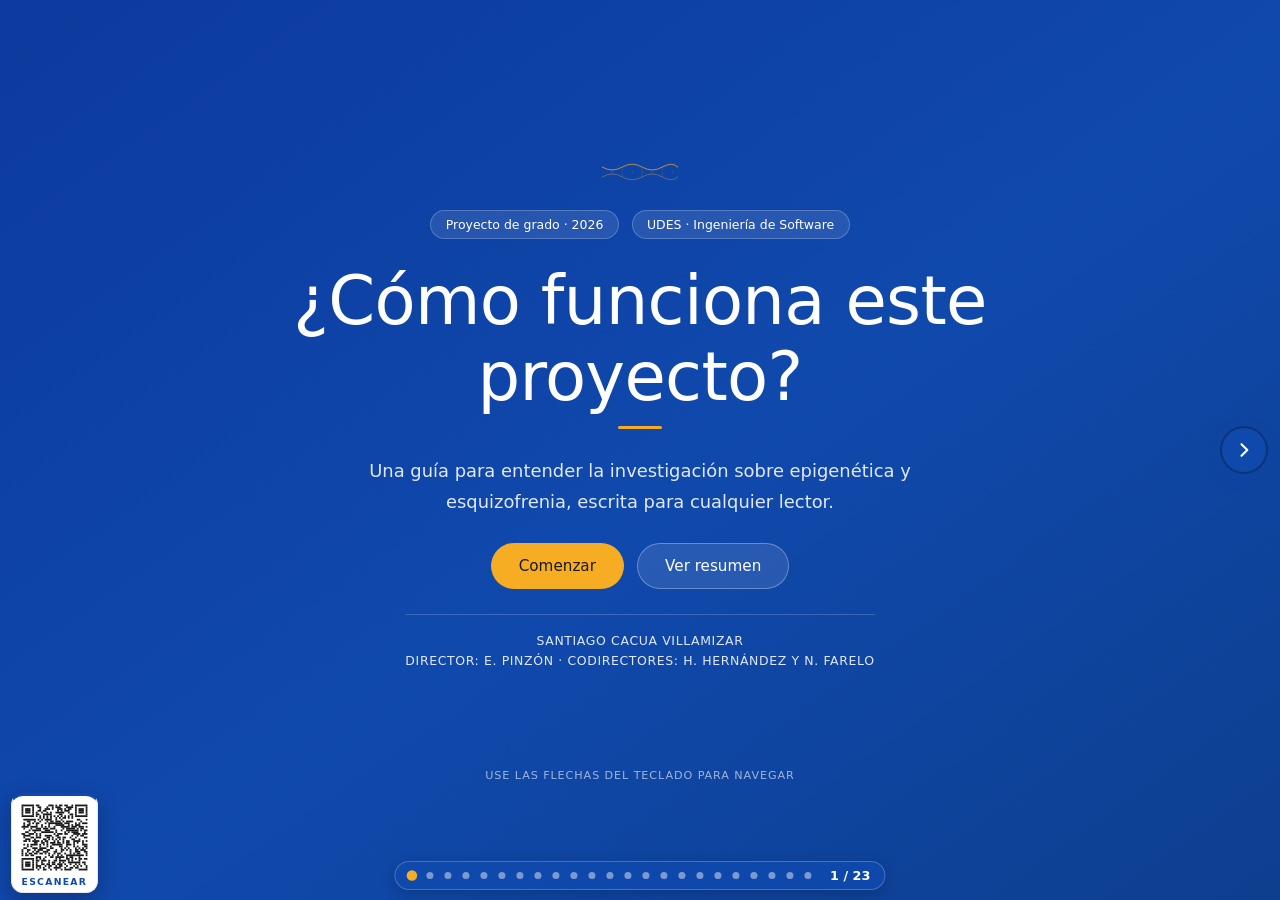
==== commit a06ba9d3: "Se ha añadido un enlace con código QR a la guía en index.html, se ha actualizado la navegación media" ====
--- a/index.html
+++ b/index.html
@@ -19,6 +19,10 @@
 <button id="sig" class="lado" type="button" aria-label="Página siguiente"></button>
 <div id="hint" aria-hidden="true">Use las flechas del teclado para navegar</div>
 <nav id="progreso" aria-label="Progreso de lectura"></nav>
+<a id="qr" href="https://xkqax.github.io/Anteproyecto_presentacion/" aria-label="Escanear para abrir la guía en el celular">
+  <img src="img/guia-qr.svg" alt="" width="148" height="148">
+  <span>Escanear</span>
+</a>
 
 <main id="libro">
 
@@ -30,7 +34,7 @@
     <p>Una guía para entender la investigación sobre epigenética y esquizofrenia, escrita para cualquier lector.</p>
     <div class="acciones">
       <button class="btn pri" type="button" onclick="ir(1)">Comenzar</button>
-      <button class="btn sec" type="button" onclick="ir(19)">Ver resumen</button>
+      <button class="btn sec" type="button" onclick="ir(22)">Ver resumen</button>
     </div>
     <p class="firma">Santiago Cacua Villamizar<br>Director: E. Pinzón · Codirectores: H. Hernández y N. Farelo</p>
   </div>
@@ -69,9 +73,10 @@
       <div class="col">
         <p>Uno de los mecanismos más estudiados es la <i class="t" tabindex="0">metilación del ADN</i>. Consiste en añadir un grupo metilo (CH₃) en ciertas posiciones del genoma, y con frecuencia el gen de esa zona queda menos activo.</p>
         <p>Para medirla a gran escala se usa el <i class="t" tabindex="0" data-k="chip 450k">chip Illumina 450k</i>. El modelo no lee el genoma entero: lee una tabla. Cada fila es una persona (<i class="t" tabindex="0">gsm_id</i>) y cada columna, un <i class="t" tabindex="0">sitio CpG</i>.</p>
-        <p class="sello"><svg viewBox="0 0 120 36" aria-hidden="true"><rect x="1" y="6" width="28" height="24" rx="6" fill="none" stroke="currentColor" stroke-width="2"/><text x="15" y="23" text-anchor="middle" font-size="13" fill="currentColor" stroke="none" font-family="system-ui,sans-serif">C</text><path d="M32 18h16" stroke="currentColor" stroke-width="2"/><rect x="50" y="4" width="64" height="28" rx="8" fill="#F6AD24" stroke="none"/><text x="82" y="23" text-anchor="middle" font-size="13" fill="#191919" stroke="none" font-family="system-ui,sans-serif">CH₃</text></svg>Grupo CH₃</p>
-        <div class="nota">Suele asociarse a menor actividad del gen. Aquí la celda es solo el <i class="t" tabindex="0">valor beta</i>, de 0 a 1. No es una ley de «caso más metilado».</div>
-      </div>
+        <p class="sello metilo"><svg class="posa" viewBox="0 0 148 70" aria-hidden="true"><rect x="34" y="36" width="80" height="28" rx="8" fill="none" stroke="currentColor" stroke-width="2"/><text x="74" y="55" text-anchor="middle" font-size="14" fill="currentColor" stroke="none" font-family="system-ui,sans-serif">CpG</text><g class="ch3"><rect x="46" y="4" width="56" height="26" rx="8" fill="#F6AD24"/><text x="74" y="22" text-anchor="middle" font-size="13" fill="#191919" stroke="none" font-family="system-ui,sans-serif">CH₃</text></g></svg>El grupo CH₃ se posa sobre un CpG</p>
+        <div class="nota">Suele asociarse a menor actividad del gen. No es una ley de este dataset. La celda es solo el <i class="t" tabindex="0">valor beta</i>, de 0 a 1.</div>
+      </div>
+      <div class="col">
       <figure class="matriz">
         <div class="matriz-leyenda"><span>Fila · persona</span><span>Columna · cg…</span><span class="escala"><i aria-hidden="true"></i>beta 0 a 1</span></div>
         <table class="betas">
@@ -86,6 +91,17 @@
         </table>
         <figcaption>Esquema, no una fila real. El color sigue al valor beta.</figcaption>
       </figure>
+      <figure class="matriz mini">
+        <table class="betas">
+          <caption class="sr">Esquema de una fila. La palabra muestra no es un identificador de GEO.</caption>
+          <thead><tr><th scope="col">fila</th><th scope="col">cg00000000</th><th scope="col">cg00000001</th><th scope="col">cg00000002</th><th scope="col">etiqueta</th></tr></thead>
+          <tbody>
+            <tr><th scope="row">muestra</th><td style="--b:.22">0,22</td><td class="alta" style="--b:.58">0,58</td><td class="demo"><span class="relleno" aria-hidden="true"></span><b>1,00</b></td><td><em class="eti scz">SCZ</em></td></tr>
+          </tbody>
+        </table>
+        <figcaption>Esquema, no un paciente. Fila = muestra, columna = sitio, celda = beta. La tercera se llena de 0 a 1.</figcaption>
+      </figure>
+      </div>
     </div>
   </div>
 </section>
@@ -171,7 +187,7 @@
   <div class="contenido">
     <header class="cab"><p class="cap">Capítulo 8</p><h1 tabindex="-1">Cinco estudios, un archivo</h1></header>
     <div class="bloque">
-      <p class="ancho">Vienen de <i class="t" tabindex="0">NCBI GEO</i>, medidos en sangre con el chip 450k. Los conteos son los de la entrega final, train más <i class="t" tabindex="0">holdout</i>, no los de los artículos. Cada laboratorio mide a su manera: el archivo se <i class="t" tabindex="0">armoniza</i> antes de unirse.</p>
+      <p class="ancho">Vienen de <i class="t" tabindex="0">NCBI GEO</i>, medidos en sangre con el chip 450k. Los conteos son los de la entrega final, train más <i class="t" tabindex="0">holdout</i>, no los de los artículos. Cada laboratorio mide a su manera: el archivo se <i class="t" tabindex="0" data-k="regRCPqn">armoniza</i> antes de unirse.</p>
       <ul class="tarjetas cohortes ancho" aria-label="Cohortes del metaanálisis final">
         <li class="tarjeta"><b>GSE116378</b><span class="lugar">DUTCHSCZ · sangre · 2018</span><span class="conteo">15 SCZ / 49 CNT</span></li>
         <li class="tarjeta"><b>GSE116379</b><span class="lugar">DUTCHSCZ · hambruna prenatal · 2018</span><span class="conteo">74 SCZ / 79 CNT</span></li>
@@ -219,7 +235,20 @@
   </div>
 </section>
 
-<section class="pagina blanca" aria-label="El modelo">
+<section class="pagina blanca" aria-label="Cuatro operaciones">
+  <div class="contenido">
+    <header class="cab"><p class="cap">Capítulo 8 · el archivo</p><h1 tabindex="-1">Cuatro operaciones distintas</h1></header>
+    <p>A menudo se nombran juntas. Cada una corrige una cosa y deja quieta la otra.</p>
+    <ul class="tarjetas ops">
+      <li class="tarjeta"><b>Normalizar</b><span><em class="que">Corrige</em> las lecturas dentro del chip: <i class="t" tabindex="0">dasen</i> y <i class="t" tabindex="0">BMIQ</i>. <em class="que">No toca</em> la escala entre cohortes ni el diagnóstico.</span></li>
+      <li class="tarjeta"><b>Armonizar</b><span><em class="que">Corrige</em> la escala entre estudios con <i class="t" tabindex="0">regRCPqn</i>, sin usar el diagnóstico. Referencia GSE84727. <em class="que">No es</em> dasen, BMIQ ni el filtro de varianza.</span></li>
+      <li class="tarjeta"><b>Filtrar</b><span><em class="que">Corrige</em> el exceso de columnas: 227.323 pasan a 66.441 (umbral 0,001). <em class="que">No toca</em> la armonización ni las covariables.</span></li>
+      <li class="tarjeta"><b>Residualizar</b><span><em class="que">Corrige</em> el panel del <i class="t" tabindex="0" data-k="camino A">camino A</i> restando nueve covariables. <em class="que">No subió el techo</em>: en KNN el holdout pasa de AUC 0,696 a 0,660 y el F1 de 0,686 a 0,601. <i class="t" tabindex="0">smoking_SSc</i> sale de la propia metilación, así que restarlo quita señal metilómica.</span></li>
+    </ul>
+  </div>
+</section>
+
+<section class="pagina clara" aria-label="El modelo">
   <div class="contenido">
     <header class="cab"><p class="cap">Capítulo 9</p><h1 tabindex="-1">De medio millón de sondas al panel</h1></header>
     <p>Un <i class="t" tabindex="0">modelo supervisado</i> aprende con ejemplos cuya respuesta ya se conoce. Antes de nombrar algoritmos, el archivo se reduce así.</p>
@@ -228,13 +257,13 @@
       <li style="--w:78%"><b>227.962</b><span>sitios en el encabezado FINAL, más gsm_id</span></li>
       <li style="--w:74%"><b>227.323</b><span>tras excluir 639 <i class="t" tabindex="0">sondas ch.</i></span></li>
       <li style="--w:58%"><b>66.441</b><span>filtro de varianza, umbral 0,001</span></li>
-      <li class="fijo" style="--w:100%"><b><i class="t" tabindex="0" data-k="panel congelado">Panel congelado</i></b><span>Dentro de cada pliegue, k. Moda de la CV anidada FINAL: KNN 881, Random Forest 558, SVM 137. La lista queda en panel_cpg_final.txt. La web no vuelve a filtrar.</span></li>
+      <li class="fijo" style="--w:100%"><b><i class="t" tabindex="0" data-k="selección dentro del pliegue">k en el pliegue</i></b><span>Mann-Whitney y SelectKBest eligen k solo con el train de ese pliegue. Moda: KNN 881, Random Forest 558, SVM 137. La lista queda en el <i class="t" tabindex="0" data-k="panel congelado">panel congelado</i>. La web no vuelve a filtrar.</span></li>
     </ol>
     <p class="nota">El ancho es una guía; los números son los conteos reales.</p>
   </div>
 </section>
 
-<section class="pagina clara" aria-label="Los tres algoritmos">
+<section class="pagina blanca" aria-label="Los tres algoritmos">
   <div class="contenido">
     <header class="cab"><p class="cap">Capítulo 9 · la página</p><h1 tabindex="-1">Tres algoritmos, de cinco</h1></header>
     <p>Se compararon cinco clasificadores. KNN, SVM lineal y Random Forest pasan a la plataforma. Regresión logística y Naive Bayes se midieron y no están en la interfaz.</p>
@@ -246,7 +275,7 @@
   </div>
 </section>
 
-<section class="pagina blanca" aria-label="Tres mediciones">
+<section class="pagina clara" aria-label="Tres mediciones">
   <div class="contenido">
     <header class="cab"><p class="cap">Capítulo 9 · la medida</p><h1 tabindex="-1">Tres mediciones distintas</h1></header>
     <p>No es una sola «validación». Cada caja responde una pregunta diferente. El desempeño se lee con <i class="t" tabindex="0">AUC-ROC</i> y <i class="t" tabindex="0">F1</i>.</p>
@@ -258,10 +287,13 @@
   </div>
 </section>
 
-<section class="pagina clara" aria-label="Resultados de AUC">
+<section class="pagina blanca" aria-label="Resultados de AUC">
   <div class="contenido">
     <header class="cab"><p class="cap">Capítulo 10</p><h1 tabindex="-1">Ninguno cruza el 0,75</h1></header>
-    <p>Meta del anteproyecto: <i class="t" tabindex="0">AUC-ROC</i> ≥ 0,75. A la izquierda, la <i class="t" tabindex="0">CV anidada</i> FINAL; a la derecha, el <i class="t" tabindex="0" data-k="holdout">holdout</i> sin covariables. La raya gris es el azar (0,50) y la verde, la meta.</p>
+    <div class="af">
+      <p><b>AUC ordena</b> casos frente a controles. Azar 0,50. Meta 0,75. A la izquierda, la <i class="t" tabindex="0">CV anidada</i> FINAL; a la derecha, el <i class="t" tabindex="0" data-k="holdout">holdout</i> sin covariables.</p>
+      <p><b>F1 mide el corte</b> que asigna la etiqueta. Meta 0,70. Ningún modelo FINAL cruza 0,75 ni 0,70.</p>
+    </div>
     <div class="graf cmp" role="img" aria-label="AUC. CV anidada FINAL y holdout sin covariables. KNN 0,678 ± 0,051 y 0,696. Random Forest 0,660 ± 0,048 y 0,641. SVM lineal 0,653 ± 0,035 y 0,652. Logística 0,633 ± 0,043 y 0,598. Naive Bayes 0,627 ± 0,038 y 0,612. Azar 0,50. Meta 0,75. Ninguno llega a 0,75.">
       <div class="rejilla">
         <span></span><span class="colh sw">CV anidada FINAL</span><span class="colh sw ho">Holdout sin covariables</span>
@@ -286,7 +318,7 @@
   </div>
 </section>
 
-<section class="pagina blanca" aria-label="Resultados de F1">
+<section class="pagina clara" aria-label="Resultados de F1">
   <div class="contenido">
     <header class="cab"><p class="cap">Capítulo 10 · F1</p><h1 tabindex="-1">Tampoco se llega al 0,70</h1></header>
     <p>El <i class="t" tabindex="0">F1</i> mira el equilibrio al asignar la clase. La meta del anteproyecto era 0,70. Ninguna celda la alcanza. El mejor holdout es el de KNN: 0,686.</p>
@@ -307,7 +339,7 @@
   </div>
 </section>
 
-<section class="pagina clara" aria-label="Caminos de la plataforma">
+<section class="pagina blanca" aria-label="Caminos de la plataforma">
   <div class="contenido">
     <header class="cab"><p class="cap">Capítulo 11</p><h1 tabindex="-1">Dos caminos, un formulario</h1></header>
     <p>Sin una <i class="t" tabindex="0">plataforma web</i>, el modelo sería un script. PERASArc, ampliada aquí, lo abre en el navegador: cuenta, <i class="t" tabindex="0" data-k="CSV armonizado">CSV armonizado</i>, y KNN, SVM lineal o Random Forest. Los <i class="t" tabindex="0" data-k="camino A/B">caminos A y B</i> comparten panel y no comparten archivo.</p>
@@ -328,7 +360,7 @@
   </div>
 </section>
 
-<section class="pagina blanca" aria-label="Arquitectura mínima">
+<section class="pagina clara" aria-label="Arquitectura mínima">
   <div class="contenido">
     <header class="cab"><p class="cap">Capítulo 11 · el equipo</p><h1 tabindex="-1">Cuatro cajas en el laboratorio</h1></header>
     <p>La página vive en el LAN del laboratorio. El servidor de la UDES no está. Abrirla a internet queda fuera de este proyecto.</p>
@@ -349,38 +381,83 @@
   </div>
 </section>
 
-<section class="pagina clara" aria-label="Cómo todo conecta">
+<section class="pagina blanca" aria-label="Glosario de biología y datos">
+  <div class="contenido">
+    <header class="cab"><p class="cap">Glosario</p><h1 tabindex="-1">Biología y datos</h1></header>
+    <div class="grupos glosario">
+      <section>
+        <h2>Biología</h2>
+        <dl>
+          <div class="entrada" data-k="metilación del ADN"><dt>metilación del ADN</dt><dd>Grupo CH₃ que se añade al ADN. En este proyecto suele asociarse a menor actividad del gen; no es una ley de este dataset.</dd></div>
+          <div class="entrada" data-k="sitio CpG"><dt>sitio CpG</dt><dd>Columna cg… del chip. El modelo no mira un gen: mira miles de estas columnas.</dd></div>
+          <div class="entrada" data-k="valor beta"><dt>valor beta</dt><dd>Número entre 0 y 1: qué tan metilado está un sitio en una muestra. Es la celda de la matriz.</dd></div>
+          <div class="entrada" data-k="fenotipo"><dt>fenotipo</dt><dd>En este trabajo es la etiqueta clínica de la fila, SCZ o CNT. El gsm_id la alinea con los betas de esa muestra.</dd></div>
+          <div class="entrada" data-k="firma epigenética"><dt>firma epigenética</dt><dd>Patrón de sitios CpG que se compara entre los dos grupos. Importa el conjunto, no una marca aislada ni una dirección global de metilación.</dd></div>
+        </dl>
+      </section>
+      <section>
+        <h2>Datos</h2>
+        <dl>
+          <div class="entrada" data-k="cohorte"><dt>cohorte / GSE</dt><dd>Cada GSE es una cohorte. En el archivo FINAL entran cinco: GSE80417, GSE84727, GSE116378, GSE116379 y GSE152027. GSE147221 quedó excluida.</dd></div>
+          <div class="entrada" data-k="chip 450k"><dt>chip Illumina 450k</dt><dd>HumanMethylation450: mide unas 450.000 posiciones. El chip EPIC, de 850k, queda fuera de este trabajo.</dd></div>
+          <div class="entrada" data-k="gsm_id"><dt>gsm_id</dt><dd>Identificador que alinea la fila de fenotipo con la fila de betas.</dd></div>
+          <div class="entrada" data-k="regRCPqn"><dt>armonización (regRCPqn)</dt><dd>Armoniza las cohortes sin usar el diagnóstico. La referencia es GSE84727. No es el filtro de varianza ni dasen o BMIQ.</dd></div>
+          <div class="entrada" data-k="panel congelado"><dt>panel congelado</dt><dd>Tras quitar 639 sondas ch. quedan 227.323 sitios. El filtro de varianza, con umbral 0,001, deja 66.441, fijados en panel_cpg_final.txt. La web no vuelve a filtrar.</dd></div>
+        </dl>
+      </section>
+    </div>
+  </div>
+</section>
+
+<section class="pagina clara" aria-label="Glosario de medida y producto">
+  <div class="contenido">
+    <header class="cab"><p class="cap">Glosario</p><h1 tabindex="-1">Medida y producto</h1></header>
+    <div class="grupos glosario">
+      <section>
+        <h2>Evaluación</h2>
+        <dl>
+          <div class="entrada" data-k="selección dentro del pliegue"><dt>selección dentro del pliegue</dt><dd>Mann-Whitney y SelectKBest eligen k solo con el train de ese pliegue, para no mirar el examen. La moda de la CV anidada FINAL es KNN 881, Random Forest 558 y SVM 137.</dd></div>
+          <div class="entrada" data-k="CV anidada"><dt>validación cruzada anidada</dt><dd>Diez pliegues externos estratificados miden el desempeño. Un anillo interno elige k y los hiperparámetros. El train reúne 1.782 personas.</dd></div>
+          <div class="entrada" data-k="holdout"><dt>holdout</dt><dd>447 personas (227 SCZ / 220 CNT), el 20 % apartado por el laboratorio y medido una vez. Mezcla los mismos cinco estudios: no es un laboratorio nuevo.</dd></div>
+          <div class="entrada" data-k="LOGO"><dt>LOGO</dt><dd>Cada test es un GSE entero que el modelo no vio. En el brazo B, sin covariables, los cinco AUC quedan cerca del azar (~0,38–0,53). El 0,472 es el KNN de ese brazo, no el resultado principal.</dd></div>
+          <div class="entrada" data-k="AUC-ROC"><dt>AUC-ROC</dt><dd>Ordena casos frente a controles: 0,50 es el azar y 1,0 es perfecto. La meta del anteproyecto era ≥ 0,75 y ningún modelo FINAL la cruza. KNN, el mejor, llega a 0,678 ± 0,051 en la CV y a 0,696 en el holdout.</dd></div>
+          <div class="entrada" data-k="F1"><dt>F1</dt><dd>Equilibra la etiqueta en el corte que asigna la clase. La meta era ≥ 0,70 y ningún modelo FINAL la cruza. KNN, el mejor: 0,661 ± 0,039 en la CV y 0,686 en el holdout.</dd></div>
+        </dl>
+      </section>
+      <section>
+        <h2>Producto</h2>
+        <dl>
+          <div class="entrada" data-k="camino A"><dt>camino A</dt><dd>Entrega v1-prod100. El joblib residualiza nueve covariables: sexo, edad epigenética, smoking_SSc, B, NK, CD4T, CD8T, Mono y Eosino. Neutro no entra. No son columnas extra del clasificador, y prod_100 usa las 2.229 muestras etiquetadas.</dd></div>
+          <div class="entrada" data-k="camino B"><dt>camino B</dt><dd>Entrega v1-prod100-b: solo el panel, en joblibs *_sin_cov.joblib, sin residualizar. El formulario abre en B. No es un recorte del archivo A.</dd></div>
+          <div class="entrada" data-k="joblib"><dt>joblib</dt><dd>Archivo con el modelo ya entrenado. La plataforma lo carga para calcular la clase y p_scz; no reentrena.</dd></div>
+          <div class="entrada" data-k="p_scz"><dt>p_scz</dt><dd>Probabilidad de la clase SCZ. La página muestra esa probabilidad y la clase SCZ o CNT, con el aviso: «Herramienta de investigación; no constituye diagnóstico clínico.»</dd></div>
+          <div class="entrada" data-k="CSV armonizado"><dt>CSV ya armonizado</dt><dd>Tabla que la SPA recibe ya procesada. No ejecuta dasen, BMIQ, regRCPqn, EpiDISH, EpiSmokEr ni methylclock, ni reentrena.</dd></div>
+        </dl>
+      </section>
+    </div>
+  </div>
+</section>
+
+<section class="pagina blanca" aria-label="Cómo todo conecta">
   <div class="contenido">
     <header class="cab"><p class="cap">Capítulo 12</p><h1 tabindex="-1">Cómo todo conecta</h1></header>
-    <p>Un problema clínico, una medida en sangre y, al final, una clase en la página. El archivo recorre tres fases, en este orden.</p>
-    <ol class="fases">
-      <li>
-        <b>Fase 1 · Origen</b>
-        <ol>
-          <li>Estudios GEO<small>sangre, chip 450k</small></li>
-          <li>Laboratorio R</li>
-          <li>Matrices de betas</li>
-        </ol>
-      </li>
-      <li>
-        <b>Fase 2 · Este trabajo</b>
-        <ol>
-          <li>Filtro de varianza<small>227.323 → 66.441</small></li>
-          <li><i class="t" tabindex="0">Mann-Whitney</i>, k, <i class="t" tabindex="0">CV anidada</i>, <i class="t" tabindex="0" data-k="holdout">holdout</i> 20 %</li>
-        </ol>
-      </li>
-      <li>
-        <b>Fase 3 · La página</b>
-        <ol>
-          <li>Export<small>joblibs + <i class="t" tabindex="0" data-k="panel congelado">panel congelado</i></small></li>
-          <li>SPA<small>CSV ya armonizado → clase + <i class="t" tabindex="0">p_scz</i></small></li>
-        </ol>
-      </li>
+    <p>Un problema clínico, una medida en sangre y, al final, una clase en la página. El archivo avanza una etapa a la vez.</p>
+    <ol class="recorrido">
+      <li data-txt="Cinco estudios públicos de sangre, medidos con el chip 450k. GSE147221 no entra."><b>1 · Estudios GEO</b><small>sangre, 450k</small></li>
+      <li data-txt="En R, el laboratorio deja las lecturas listas: dasen, BMIQ, y después regRCPqn con referencia GSE84727."><b>2 · Laboratorio R</b><small>antes de este trabajo</small></li>
+      <li data-txt="Cada fila es una muestra y cada columna un sitio CpG. La celda es el valor beta, entre 0 y 1."><b>3 · Matrices de betas</b><small>fila, columna, celda</small></li>
+      <li data-txt="El filtro de varianza, con umbral 0,001, pasa de 227.323 sitios a 66.441."><b>4 · Filtro de varianza</b><small>227.323 → 66.441</small></li>
+      <li data-txt="Dentro de cada pliegue, Mann-Whitney y SelectKBest eligen k. La CV anidada mide con 1.782 personas y el holdout del 20 % se mira una vez."><b>5 · Selección y medida</b><small>Mann-Whitney, k, CV, holdout</small></li>
+      <li data-txt="Se exportan los joblibs y el panel congelado. La web no vuelve a filtrar."><b>6 · Export</b><small>joblibs + panel</small></li>
+      <li data-txt="La SPA recibe un CSV ya armonizado. No ejecuta dasen, BMIQ, regRCPqn, EpiDISH, EpiSmokEr ni methylclock, ni reentrena."><b>7 · SPA</b><small>CSV ya armonizado</small></li>
+      <li data-txt="La salida es la clase SCZ o CNT y p_scz. Herramienta de investigación; no constituye diagnóstico clínico."><b>8 · Clase y p_scz</b><small>probabilidad de SCZ</small></li>
     </ol>
-  </div>
-</section>
-
-<section class="pagina blanca" aria-label="Fechas del cierre">
+    <p class="paso-leyenda" aria-live="polite">De los estudios GEO en sangre al laboratorio en R, a las matrices de betas, al filtro de varianza, a la selección y la medida, al export y, en la SPA, a la clase y p_scz.</p>
+    <button class="paso-sig btn pri" type="button">Siguiente etapa</button>
+  </div>
+</section>
+
+<section class="pagina clara" aria-label="Fechas del cierre">
   <div class="contenido">
     <header class="cab"><p class="cap">Cierre</p><h1 tabindex="-1">Siete fechas, ya cerradas</h1></header>
     <p>El tramo final, sin el detalle de cada experimento. El módulo quedó terminado.</p>
--- a/css/styles.css
+++ b/css/styles.css
@@ -122,16 +122,23 @@
 .carril li{position:relative;font-size:.95rem;line-height:1.35;color:var(--ng)}
 .carril li::before{content:"";position:absolute;left:-1.22rem;top:.4rem;width:.5rem;height:.5rem;border-radius:50%;background:var(--az)}
 .carril.est li::before{background:var(--am)}
-.carril small,.fases small,.arq small,.embudo small{display:block;color:var(--mu);font-size:.78rem;font-weight:500;line-height:1.35}
+.carril small,.recorrido small,.arq small,.embudo small{display:block;color:var(--mu);font-size:.78rem;font-weight:500;line-height:1.35}
 .carril .pie{font-size:.84rem;line-height:1.45;color:var(--mu)}
 
 /* Embudo de columnas. --w es solo una guía visual: los conteos van en el texto. */
 .embudo{list-style:none;display:flex;flex-direction:column;align-items:center;gap:.35rem}
-.embudo li{width:var(--w,100%);background:var(--bl);border:1px solid var(--gm);border-top:3px solid var(--az);border-radius:12px;padding:.4rem .75rem;text-align:center}
+.embudo li{width:var(--w,100%);background:var(--bl);border:1px solid var(--gm);border-top:3px solid var(--az);border-radius:12px;padding:.32rem .7rem;text-align:center}
 .embudo b{display:block;color:var(--az);font-size:1.02rem}
 .embudo span{font-size:.8rem;color:var(--mu);line-height:1.35}
 .embudo .fijo{border-top-color:var(--am)}
 .embudo .fijo b{color:#8a5a00}
+/* Al mostrar la diapositiva el embudo nace ancho y queda en --w. Sin movimiento, se ve el ancho final. */
+.activa .embudo li{animation:estrechar .7s ease both}
+.activa .embudo li:nth-child(2){animation-delay:.4s}
+.activa .embudo li:nth-child(3){animation-delay:.8s}
+.activa .embudo li:nth-child(4){animation-delay:1.2s}
+.activa .embudo li:nth-child(5){animation-delay:1.6s}
+@keyframes estrechar{from{width:100%;opacity:.3}to{opacity:1}}
 
 /* Caminos A y B, y las cuatro cajas del laboratorio. */
 .caminos{display:grid;gap:1rem;grid-template-columns:repeat(auto-fit,minmax(min(100%,22rem),1fr))}
@@ -152,15 +159,37 @@
 .flecha.f2{grid-area:f2}
 .down{grid-area:down;text-align:center;color:var(--az);font-size:.85rem;line-height:1}
 
-/* Tres fases del archivo y la franja de fechas. */
-.fases{list-style:none;display:grid;gap:.75rem;grid-template-columns:repeat(auto-fit,minmax(min(100%,16rem),1fr))}
-.fases>li{background:var(--bl);border:1px solid var(--gm);border-top:3px solid var(--az);border-radius:var(--r);padding:.85rem .95rem;display:flex;flex-direction:column;gap:.5rem}
-.fases>li:nth-child(2){border-top-color:var(--azm)}
-.fases>li:nth-child(3){border-top-color:var(--am)}
-.fases>li>b{font-size:.78rem;letter-spacing:.08em;text-transform:uppercase;color:var(--az)}
-.fases ol{list-style:none;display:flex;flex-direction:column;gap:.45rem}
-.fases ol li{position:relative;padding-left:.85rem;font-size:.95rem;line-height:1.35;color:var(--ng)}
-.fases ol li::before{content:"";position:absolute;left:0;top:.45rem;width:.4rem;height:.4rem;border-radius:50%;background:var(--am)}
+/* Recorrido por etapas. Sin JS, o con menos movimiento, todas quedan visibles. */
+.recorrido{list-style:none;display:grid;grid-template-columns:repeat(4,minmax(0,1fr));gap:.45rem}
+.recorrido li{background:var(--bl);border:1px solid var(--gm);border-top:3px solid var(--az);border-radius:12px;padding:.45rem .55rem;font-size:.8rem;line-height:1.3;color:var(--ng);transition:opacity .35s,background .35s,border-color .35s}
+.recorrido b{display:block;font-size:.72rem;letter-spacing:.04em;text-transform:uppercase;color:var(--az)}
+.js .recorrido:not(.completo) li{opacity:.38}
+.js .recorrido:not(.completo) li.visto{opacity:.8}
+.js .recorrido:not(.completo) li.ahora{opacity:1;border-top-color:var(--am);background:var(--azc)}
+.paso-leyenda{font-size:.95rem;line-height:1.5;color:var(--mu);min-height:3.2rem}
+.paso-sig{display:none;align-self:flex-start}
+.js .paso-sig{display:inline-flex}
+.js .recorrido.completo~.paso-sig{display:none}
+.metilo .ch3{transform-box:fill-box}
+.activa .metilo .ch3{animation:posar 1s ease .15s both}
+@keyframes posar{from{transform:translateY(-18px);opacity:0}to{opacity:1}}
+.betas td.demo{position:relative;background:#e4ecf8;overflow:hidden;color:#0b3578}
+.relleno{position:absolute;left:0;top:0;bottom:0;width:100%;background:#0b3578}
+.activa .relleno{animation:llenar 1.5s ease .2s both}
+@keyframes llenar{from{width:0}to{width:100%}}
+.betas td.demo b{position:relative;z-index:1;color:#0b3578;background:rgba(255,255,255,.82);border-radius:4px;padding:0 .18rem}
+.ops{grid-template-columns:repeat(auto-fit,minmax(min(100%,20rem),1fr))}
+.que{font-style:normal;font-weight:700;color:var(--ng)}
+.af{display:grid;grid-template-columns:1fr 1fr;gap:.35rem .9rem;background:var(--gf);border:1px solid var(--gm);border-radius:12px;padding:.55rem .75rem}
+.af p{margin:0;max-width:none;font-size:.84rem;line-height:1.4}
+.af b{color:var(--az);font-size:.72rem;letter-spacing:.05em;text-transform:uppercase}
+.grupos{display:grid;grid-template-columns:1fr 1fr;gap:.8rem 1.1rem}
+.grupos h2{margin:0 0 .35rem;font:700 .74rem/1.2 var(--s);letter-spacing:.08em;text-transform:uppercase;color:var(--az)}
+.grupos dl{display:flex;flex-direction:column;gap:.32rem}
+.grupos .entrada{background:var(--bl);border:1px solid var(--gm);border-left:3px solid var(--az);border-radius:10px;padding:.32rem .5rem}
+.grupos dt{font-weight:700;color:var(--az);font-size:.76rem}
+.grupos dd{margin:0;color:var(--mu);font-size:.73rem;line-height:1.32}
+@media(max-width:800px){.recorrido,.grupos,.af{grid-template-columns:1fr}}
 .hitos{list-style:none;display:grid;gap:.55rem;grid-template-columns:repeat(auto-fit,minmax(min(100%,13.5rem),1fr))}
 .hitos li{background:var(--bl);border:1px solid var(--gm);border-top:3px solid var(--am);border-radius:12px;padding:.6rem .7rem;display:flex;flex-direction:column;gap:.2rem}
 .hitos time{font-size:.75rem;font-weight:700;letter-spacing:.04em;text-transform:uppercase;color:var(--az)}
@@ -215,6 +244,15 @@
 .punto.activo::before{background:var(--am);transform:scale(1.5)}
 #cont{color:#fff;font-size:.8rem;font-weight:600;min-width:3.4rem;text-align:center}
 #hint{display:none;position:fixed;bottom:calc(var(--bar) + .2rem);left:50%;transform:translateX(-50%);z-index:200;font-size:.7rem;letter-spacing:.08em;text-transform:uppercase;color:rgba(255,255,255,.6);pointer-events:none}
+/* QR fijo: vive en el margen inferior, junto a la barra, y no se mueve al cambiar de lámina. */
+#qr{display:none;position:fixed;z-index:220;left:max(.7rem,env(safe-area-inset-left));bottom:max(.45rem,env(safe-area-inset-bottom));flex-direction:column;align-items:center;gap:.12rem;width:5.4rem;padding:.35rem .35rem .28rem;background:#fff;color:var(--az);text-decoration:none;border-radius:12px;border:1px solid var(--gm);border-top:3px solid var(--az);box-shadow:0 8px 22px rgba(10,10,20,.28)}
+#qr img{width:100%;height:auto;display:block}
+#qr span{font-size:.58rem;font-weight:700;letter-spacing:.14em;text-transform:uppercase}
+#qr:focus-visible{outline:3px solid var(--am);outline-offset:3px;border-radius:12px}
+@media(min-width:760px){
+:root{--bar:7.2rem}
+#qr{display:flex}
+}
 @media(min-width:900px){
 .pagina{padding-inline:5.5rem}
 .lado{display:grid}.bb{display:none}.pts{display:flex}
@@ -223,7 +261,7 @@
 @media(max-height:560px){.pagina{padding-top:1rem}.hero .contenido{gap:1rem}}
 
 /* Animación de entrada y movimiento reducido */
-.activa .cab,.activa .bloque>*,.activa .contenido>.tarjetas,.activa .contenido>.nota,.activa .contenido>.hitos,.activa .contenido>.estado,.activa .contenido>p,.activa .contenido>.graf,.activa .contenido>.nums-wrap,.activa .contenido>.embudo,.activa .contenido>.carriles,.activa .contenido>.caminos,.activa .contenido>.arq,.activa .contenido>.fases,.activa .contenido>.chips{animation:ap .45s ease both}
+.activa .cab,.activa .bloque>*,.activa .contenido>.tarjetas,.activa .contenido>.nota,.activa .contenido>.hitos,.activa .contenido>.estado,.activa .contenido>p,.activa .contenido>.graf,.activa .contenido>.nums-wrap,.activa .contenido>.embudo,.activa .contenido>.carriles,.activa .contenido>.caminos,.activa .contenido>.arq,.activa .contenido>.recorrido,.activa .contenido>.chips,.activa .contenido>.grupos,.activa .contenido>.af,.activa .contenido>.paso-leyenda{animation:ap .45s ease both}
 .activa .bloque>*:nth-child(2){animation-delay:.12s}
 @keyframes ap{from{opacity:0;transform:translateY(14px)}to{opacity:1;transform:none}}
 @media(prefers-reduced-motion:reduce){*,*::before,*::after{animation:none!important;transition:none!important}.activa .barra{width:var(--v)}}
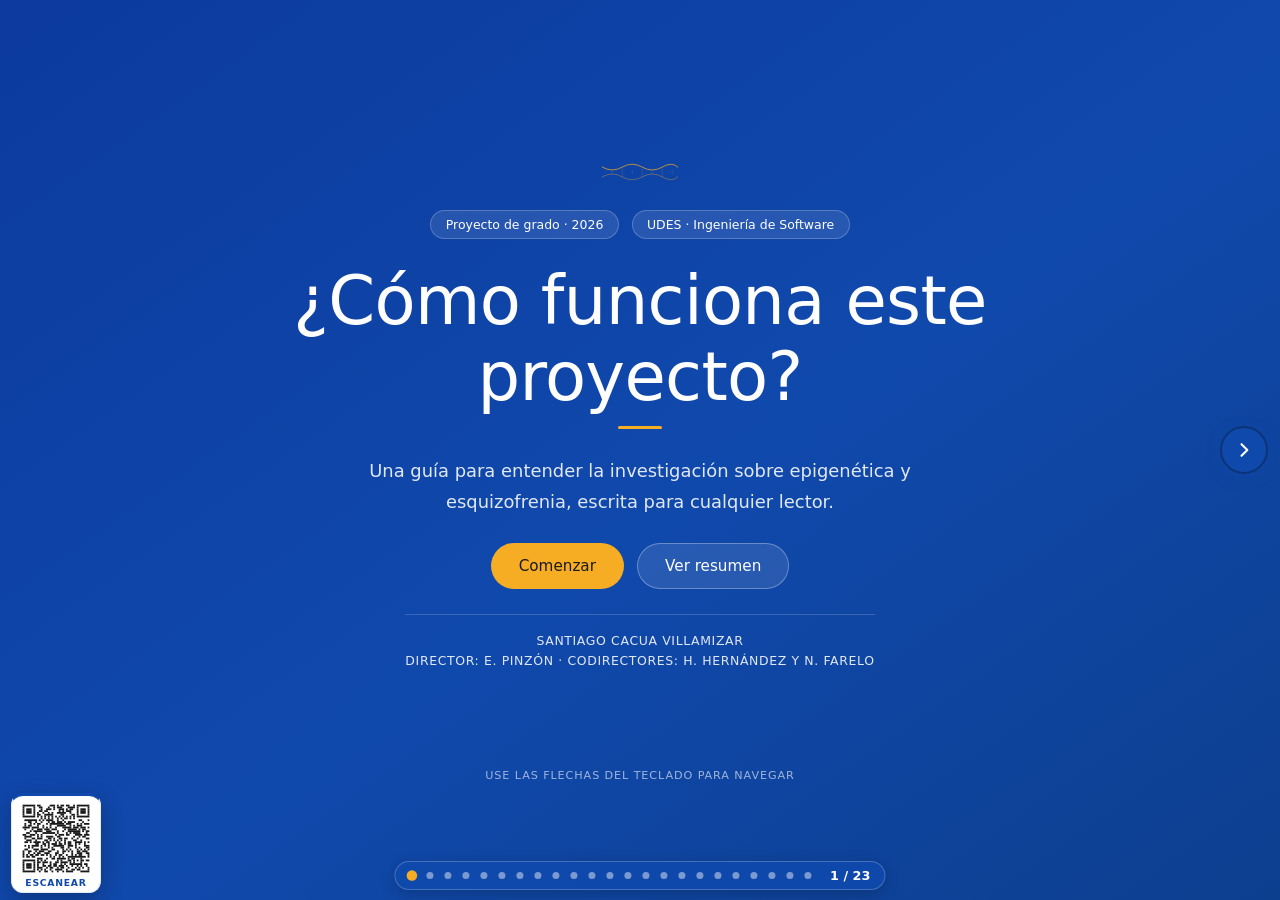
==== commit 5b72cfc1: "Reorganización del enlace QR en index.html, cambiando su posición y ajustando el estilo CSS para mej" ====
--- a/index.html
+++ b/index.html
@@ -19,10 +19,6 @@
 <button id="sig" class="lado" type="button" aria-label="Página siguiente"></button>
 <div id="hint" aria-hidden="true">Use las flechas del teclado para navegar</div>
 <nav id="progreso" aria-label="Progreso de lectura"></nav>
-<a id="qr" href="https://xkqax.github.io/Anteproyecto_presentacion/" aria-label="Escanear para abrir la guía en el celular">
-  <img src="img/guia-qr.svg" alt="" width="148" height="148">
-  <span>Escanear</span>
-</a>
 
 <main id="libro">
 
@@ -381,7 +377,7 @@
   </div>
 </section>
 
-<section class="pagina blanca" aria-label="Glosario de biología y datos">
+<section class="pagina clara" aria-label="Glosario de biología y datos">
   <div class="contenido">
     <header class="cab"><p class="cap">Glosario</p><h1 tabindex="-1">Biología y datos</h1></header>
     <div class="grupos glosario">
@@ -493,6 +489,11 @@
 
 </main>
 
+<a id="qr" href="https://xkqax.github.io/Anteproyecto_presentacion/" aria-label="Escanear para abrir la guía en el celular">
+  <img src="img/guia-qr.svg" alt="" width="148" height="148">
+  <span>Escanear</span>
+</a>
+
 <script src="js/main.js"></script>
 </body>
 </html>
--- a/css/styles.css
+++ b/css/styles.css
@@ -1,11 +1,12 @@
-/* Estilos de la guía. La fuente se busca junto a index.html, no dentro de css/. */
-@font-face{font-family:FranklinGothic;src:url(../FranklinGothic.ttf) format("truetype");font-display:swap}
+/* Estilos de la guía. Franklin Gothic Medium se usa si el sistema la tiene instalada.
+   No hay .ttf en el repo: pedirlo devolvía 404 en Pages y no cambia el diseño. */
 :root{--az:#1049ac;--azm:#1859cc;--azo:#0b3578;--azc:#e4ecf8;--bl:#fefeff;--gf:#f3f2f7;--gm:#e8e7ef;--am:#F6AD24;--ng:#191919;--mu:#4f4f68;--r:16px;--t:.48s cubic-bezier(.4,0,.2,1);--bar:4.5rem;
---f:FranklinGothic,"Franklin Gothic Medium","Segoe UI",system-ui,sans-serif;--s:system-ui,-apple-system,"Segoe UI",sans-serif}
+--f:"Franklin Gothic Medium","Franklin Gothic",Segoe UI,system-ui,sans-serif;--s:system-ui,-apple-system,"Segoe UI",sans-serif}
 *,*::before,*::after{box-sizing:border-box;margin:0;padding:0}
 html,body{height:100%;overflow:hidden}
 body{font-family:var(--s);background:#0a0a14;color:var(--ng);-webkit-font-smoothing:antialiased}
-#libro{position:relative;height:100vh;height:100dvh;overflow:hidden}
+/* Fijo al viewport: un hermano en flujo (el QR, si perdiera position) no puede abrir una franja oscura arriba. */
+#libro{position:fixed;inset:0;z-index:1;overflow:hidden}
 
 /* Páginas */
 .pagina{position:absolute;inset:0;display:flex;flex-direction:column;align-items:center;overflow-y:auto;overscroll-behavior:contain;
@@ -17,7 +18,9 @@
 .pagina.desde-izq{transform:translateX(-60px)}
 .oscura{background:linear-gradient(145deg,#0c3a9e,#1049ac 55%,#0d3f8f);color:var(--bl)}
 .clara{background:var(--gf)}.blanca{background:var(--bl)}
-.contenido{width:100%;max-width:62rem;display:flex;flex-direction:column;gap:1.5rem}
+.contenido{width:100%;max-width:62rem;min-width:0;display:flex;flex-direction:column;align-items:stretch;gap:1.5rem}
+.contenido:has(>.embudo),.contenido:has(>.arq){gap:1rem}
+.contenido:has(>.nums-wrap){gap:1.15rem}
 .cab{display:flex;flex-direction:column;gap:.5rem}
 .cap{font-size:.75rem;letter-spacing:.2em;text-transform:uppercase;font-weight:600;color:var(--mu)}
 .oscura .cap{color:rgba(254,254,255,.75)}
@@ -126,8 +129,8 @@
 .carril .pie{font-size:.84rem;line-height:1.45;color:var(--mu)}
 
 /* Embudo de columnas. --w es solo una guía visual: los conteos van en el texto. */
-.embudo{list-style:none;display:flex;flex-direction:column;align-items:center;gap:.35rem}
-.embudo li{width:var(--w,100%);background:var(--bl);border:1px solid var(--gm);border-top:3px solid var(--az);border-radius:12px;padding:.32rem .7rem;text-align:center}
+.embudo{list-style:none;display:flex;flex-direction:column;align-items:center;gap:.22rem}
+.embudo li{width:var(--w,100%);background:var(--bl);border:1px solid var(--gm);border-top:3px solid var(--az);border-radius:12px;padding:.22rem .7rem;text-align:center}
 .embudo b{display:block;color:var(--az);font-size:1.02rem}
 .embudo span{font-size:.8rem;color:var(--mu);line-height:1.35}
 .embudo .fijo{border-top-color:var(--am)}
@@ -148,7 +151,7 @@
 .camino.b h2{color:#8a5a00}
 .camino p{font-size:.9rem;line-height:1.5;max-width:none}
 .archivos{font-family:ui-monospace,monospace;font-size:.72rem;line-height:1.45;color:var(--ng);background:var(--gf);border-radius:8px;padding:.45rem .6rem;overflow-wrap:anywhere}
-.arq{border:1px solid var(--gm);border-radius:var(--r);padding:.9rem 1rem;background:var(--gf)}
+.arq{border:1px solid var(--gm);border-radius:var(--r);padding:.65rem .85rem;background:var(--gf)}
 .arq-titulo{font-size:.75rem;letter-spacing:.14em;text-transform:uppercase;font-weight:700;color:var(--az);margin-bottom:.7rem}
 .arq-red{display:grid;grid-template-columns:minmax(0,1fr) auto minmax(0,1fr) auto minmax(0,1fr);grid-template-areas:"vue f1 api f2 db" ". . down . ." "mod mod mod mod mod";gap:.4rem;align-items:stretch}
 .caja{background:var(--bl);border:1px solid var(--gm);border-top:3px solid var(--az);border-radius:12px;padding:.6rem .65rem;text-align:center;color:var(--az);font-weight:700;font-size:.92rem}
@@ -183,13 +186,14 @@
 .af{display:grid;grid-template-columns:1fr 1fr;gap:.35rem .9rem;background:var(--gf);border:1px solid var(--gm);border-radius:12px;padding:.55rem .75rem}
 .af p{margin:0;max-width:none;font-size:.84rem;line-height:1.4}
 .af b{color:var(--az);font-size:.72rem;letter-spacing:.05em;text-transform:uppercase}
-.grupos{display:grid;grid-template-columns:1fr 1fr;gap:.8rem 1.1rem}
+/* minmax(0,1fr) y min-width:0 evitan que el ítem flex encoja la grilla a una sola columna. */
+.grupos{display:grid;width:100%;min-width:0;grid-template-columns:minmax(0,1fr) minmax(0,1fr);gap:.8rem 1.1rem}
 .grupos h2{margin:0 0 .35rem;font:700 .74rem/1.2 var(--s);letter-spacing:.08em;text-transform:uppercase;color:var(--az)}
-.grupos dl{display:flex;flex-direction:column;gap:.32rem}
-.grupos .entrada{background:var(--bl);border:1px solid var(--gm);border-left:3px solid var(--az);border-radius:10px;padding:.32rem .5rem}
+.grupos dl{display:flex;flex-direction:column;gap:.32rem;min-width:0}
+.grupos .entrada{background:#fff;border:1px solid #d5d4e0;border-left:3px solid var(--az);border-radius:10px;padding:.32rem .5rem}
 .grupos dt{font-weight:700;color:var(--az);font-size:.76rem}
 .grupos dd{margin:0;color:var(--mu);font-size:.73rem;line-height:1.32}
-@media(max-width:800px){.recorrido,.grupos,.af{grid-template-columns:1fr}}
+@media(max-width:800px){.recorrido,.grupos,.af{grid-template-columns:minmax(0,1fr)}}
 .hitos{list-style:none;display:grid;gap:.55rem;grid-template-columns:repeat(auto-fit,minmax(min(100%,13.5rem),1fr))}
 .hitos li{background:var(--bl);border:1px solid var(--gm);border-top:3px solid var(--am);border-radius:12px;padding:.6rem .7rem;display:flex;flex-direction:column;gap:.2rem}
 .hitos time{font-size:.75rem;font-weight:700;letter-spacing:.04em;text-transform:uppercase;color:var(--az)}
@@ -197,7 +201,7 @@
 .estado{align-self:flex-start;background:var(--az);color:#fff;border-radius:50px;padding:.4rem .95rem;font-size:.88rem;font-weight:700}
 .nums-wrap{border:1px solid var(--gm);border-radius:var(--r);overflow:hidden;background:var(--bl)}
 .nums{width:100%;border-collapse:collapse;font-variant-numeric:tabular-nums}
-.nums th,.nums td{padding:.5rem .7rem;text-align:left;border-bottom:1px solid var(--gm);font-size:.9rem}
+.nums th,.nums td{padding:.4rem .7rem;text-align:left;border-bottom:1px solid var(--gm);font-size:.9rem}
 .nums tr:last-child td,.nums tr:last-child th{border-bottom:0}
 .nums thead th{font-size:.72rem;letter-spacing:.06em;text-transform:uppercase;color:var(--az);background:var(--gf)}
 .nums td{color:var(--ng);font-weight:700}
@@ -234,8 +238,10 @@
 #top{position:fixed;top:0;left:0;height:3px;background:var(--am);z-index:300;transition:width .4s}
 .lado{display:none;position:fixed;top:50%;transform:translateY(-50%);z-index:200;width:48px;height:48px;border-radius:50%;border:2px solid var(--azo);background:var(--az);color:#fff;cursor:pointer;place-items:center;box-shadow:0 4px 14px rgba(16,73,172,.35);transition:opacity .25s,background .2s}
 .lado:hover{background:var(--azm)}.lado:disabled{opacity:0;pointer-events:none}
+#ant{left:.75rem}#sig{right:.75rem}
 #ant{left:max(.75rem,env(safe-area-inset-left))}#sig{right:max(.75rem,env(safe-area-inset-right))}
-#progreso{position:fixed;left:50%;bottom:max(.6rem,env(safe-area-inset-bottom));transform:translateX(-50%);z-index:200;display:flex;align-items:center;gap:.4rem;background:rgba(16,73,172,.96);padding:.3rem .45rem;border-radius:50px;border:1px solid rgba(255,255,255,.22);box-shadow:0 4px 16px rgba(0,0,0,.2)}
+#progreso{position:fixed;left:50%;bottom:.6rem;transform:translateX(-50%);z-index:200;display:flex;align-items:center;gap:.4rem;background:rgba(16,73,172,.96);padding:.3rem .45rem;border-radius:50px;border:1px solid rgba(255,255,255,.22);box-shadow:0 4px 16px rgba(0,0,0,.2)}
+#progreso{bottom:max(.6rem,env(safe-area-inset-bottom))}
 .bb{width:42px;height:42px;border-radius:50%;border:0;background:rgba(255,255,255,.16);color:#fff;display:grid;place-items:center;cursor:pointer}
 .bb:disabled{opacity:.3}
 .pts{display:none}
@@ -244,10 +250,11 @@
 .punto.activo::before{background:var(--am);transform:scale(1.5)}
 #cont{color:#fff;font-size:.8rem;font-weight:600;min-width:3.4rem;text-align:center}
 #hint{display:none;position:fixed;bottom:calc(var(--bar) + .2rem);left:50%;transform:translateX(-50%);z-index:200;font-size:.7rem;letter-spacing:.08em;text-transform:uppercase;color:rgba(255,255,255,.6);pointer-events:none}
-/* QR fijo: vive en el margen inferior, junto a la barra, y no se mueve al cambiar de lámina. */
-#qr{display:none;position:fixed;z-index:220;left:max(.7rem,env(safe-area-inset-left));bottom:max(.45rem,env(safe-area-inset-bottom));flex-direction:column;align-items:center;gap:.12rem;width:5.4rem;padding:.35rem .35rem .28rem;background:#fff;color:var(--az);text-decoration:none;border-radius:12px;border:1px solid var(--gm);border-top:3px solid var(--az);box-shadow:0 8px 22px rgba(10,10,20,.28)}
+/* QR fijo abajo a la izquierda. left/bottom simples primero: si max() o env() se descartan, no vuelve a su sitio estático (arriba del body). */
+#qr{display:none;position:fixed;z-index:220;top:auto;right:auto;left:.7rem;bottom:.45rem;flex-direction:column;align-items:center;gap:.12rem;width:5.6rem;padding:.35rem .4rem .28rem;background:#fff;color:var(--az);text-decoration:none;border-radius:12px;border:1px solid var(--gm);border-top:3px solid var(--az);box-shadow:0 8px 22px rgba(10,10,20,.28)}
+#qr{left:max(.7rem,env(safe-area-inset-left));bottom:max(.45rem,env(safe-area-inset-bottom))}
 #qr img{width:100%;height:auto;display:block}
-#qr span{font-size:.58rem;font-weight:700;letter-spacing:.14em;text-transform:uppercase}
+#qr span{font-size:.58rem;font-weight:700;letter-spacing:.08em;line-height:1;text-transform:uppercase}
 #qr:focus-visible{outline:3px solid var(--am);outline-offset:3px;border-radius:12px}
 @media(min-width:760px){
 :root{--bar:7.2rem}
@@ -261,7 +268,10 @@
 @media(max-height:560px){.pagina{padding-top:1rem}.hero .contenido{gap:1rem}}
 
 /* Animación de entrada y movimiento reducido */
-.activa .cab,.activa .bloque>*,.activa .contenido>.tarjetas,.activa .contenido>.nota,.activa .contenido>.hitos,.activa .contenido>.estado,.activa .contenido>p,.activa .contenido>.graf,.activa .contenido>.nums-wrap,.activa .contenido>.embudo,.activa .contenido>.carriles,.activa .contenido>.caminos,.activa .contenido>.arq,.activa .contenido>.recorrido,.activa .contenido>.chips,.activa .contenido>.grupos,.activa .contenido>.af,.activa .contenido>.paso-leyenda{animation:ap .45s ease both}
+.activa .cab,.activa .bloque>*,.activa .contenido>.tarjetas,.activa .contenido>.nota,.activa .contenido>.hitos,.activa .contenido>.estado,.activa .contenido>p,.activa .contenido>.graf,.activa .contenido>.nums-wrap,.activa .contenido>.embudo,.activa .contenido>.carriles,.activa .contenido>.caminos,.activa .contenido>.arq,.activa .contenido>.recorrido,.activa .contenido>.chips,.activa .contenido>.af,.activa .contenido>.paso-leyenda{animation:ap .45s ease both}
+/* El glosario solo aparece: un transform en la grilla la convierte en bloque de contención y puede colapsar las dos columnas. */
+.activa .contenido>.grupos{animation:aparecer .45s ease both}
+@keyframes aparecer{from{opacity:0}to{opacity:1}}
 .activa .bloque>*:nth-child(2){animation-delay:.12s}
 @keyframes ap{from{opacity:0;transform:translateY(14px)}to{opacity:1;transform:none}}
 @media(prefers-reduced-motion:reduce){*,*::before,*::after{animation:none!important;transition:none!important}.activa .barra{width:var(--v)}}
--- a/css/noscript.css
+++ b/css/noscript.css
@@ -1,2 +1,2 @@
 /* Solo aplica si el navegador no ejecuta JavaScript. */
-html,body{height:auto;overflow:auto}#libro{height:auto}.pagina{position:static;visibility:visible;opacity:1;transform:none;min-height:100vh}#progreso,.lado{display:none}
+html,body{height:auto;overflow:auto}#libro{position:static;height:auto;overflow:visible}.pagina{position:static;visibility:visible;opacity:1;transform:none;min-height:100vh}#progreso,.lado{display:none}
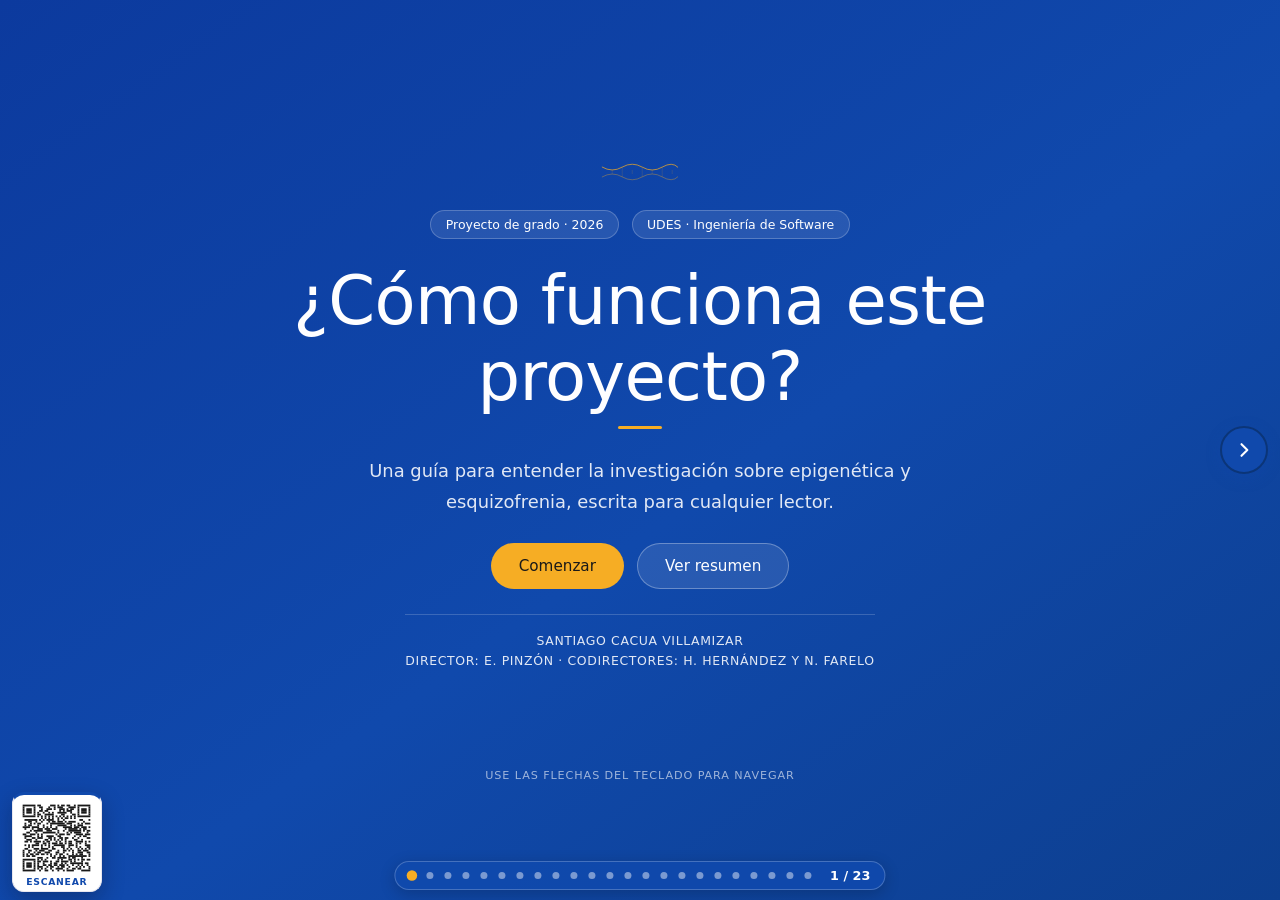
==== commit 4a728e47: "Implementación de un botón para abrir una vista ampliada del código QR en index.html, junto con la l" ====
--- a/index.html
+++ b/index.html
@@ -394,11 +394,11 @@
       <section>
         <h2>Datos</h2>
         <dl>
-          <div class="entrada" data-k="cohorte"><dt>cohorte / GSE</dt><dd>Cada GSE es una cohorte. En el archivo FINAL entran cinco: GSE80417, GSE84727, GSE116378, GSE116379 y GSE152027. GSE147221 quedó excluida.</dd></div>
-          <div class="entrada" data-k="chip 450k"><dt>chip Illumina 450k</dt><dd>HumanMethylation450: mide unas 450.000 posiciones. El chip EPIC, de 850k, queda fuera de este trabajo.</dd></div>
-          <div class="entrada" data-k="gsm_id"><dt>gsm_id</dt><dd>Identificador que alinea la fila de fenotipo con la fila de betas.</dd></div>
-          <div class="entrada" data-k="regRCPqn"><dt>armonización (regRCPqn)</dt><dd>Armoniza las cohortes sin usar el diagnóstico. La referencia es GSE84727. No es el filtro de varianza ni dasen o BMIQ.</dd></div>
-          <div class="entrada" data-k="panel congelado"><dt>panel congelado</dt><dd>Tras quitar 639 sondas ch. quedan 227.323 sitios. El filtro de varianza, con umbral 0,001, deja 66.441, fijados en panel_cpg_final.txt. La web no vuelve a filtrar.</dd></div>
+          <div class="entrada" data-k="cohorte"><dt>cohorte / GSE</dt><dd>Un grupo de personas medidas juntas, en un mismo laboratorio. Cada estudio que entra al archivo es una cohorte. Importa porque el modelo debe aprender la enfermedad y no la costumbre de un solo laboratorio.</dd></div>
+          <div class="entrada" data-k="chip 450k"><dt>chip Illumina 450k</dt><dd>Lector que mide la metilación en cientos de miles de sitios de una muestra de sangre. En este proyecto es el único chip del que aprende el modelo. El chip más nuevo queda fuera.</dd></div>
+          <div class="entrada" data-k="gsm_id"><dt>gsm_id</dt><dd>Identificador que alinea, en la misma persona, la etiqueta clínica y sus valores de metilación. Si falla ese enlace, el modelo aprende con la fila equivocada.</dd></div>
+          <div class="entrada" data-k="regRCPqn"><dt>armonización (regRCPqn)</dt><dd>Pone en la misma escala las lecturas de laboratorios distintos, sin mirar el diagnóstico. Aquí usa un estudio como referencia. No es el filtro de varianza ni la normalización previa: evita confundir el laboratorio con la enfermedad.</dd></div>
+          <div class="entrada" data-k="panel congelado"><dt>panel congelado</dt><dd>Lista fija de sitios con la que el modelo ya quedó entrenado. Se cierra una vez y la página solo la aplica. Importa porque la web no vuelve a elegir sitios.</dd></div>
         </dl>
       </section>
     </div>
@@ -412,22 +412,22 @@
       <section>
         <h2>Evaluación</h2>
         <dl>
-          <div class="entrada" data-k="selección dentro del pliegue"><dt>selección dentro del pliegue</dt><dd>Mann-Whitney y SelectKBest eligen k solo con el train de ese pliegue, para no mirar el examen. La moda de la CV anidada FINAL es KNN 881, Random Forest 558 y SVM 137.</dd></div>
-          <div class="entrada" data-k="CV anidada"><dt>validación cruzada anidada</dt><dd>Diez pliegues externos estratificados miden el desempeño. Un anillo interno elige k y los hiperparámetros. El train reúne 1.782 personas.</dd></div>
-          <div class="entrada" data-k="holdout"><dt>holdout</dt><dd>447 personas (227 SCZ / 220 CNT), el 20 % apartado por el laboratorio y medido una vez. Mezcla los mismos cinco estudios: no es un laboratorio nuevo.</dd></div>
-          <div class="entrada" data-k="LOGO"><dt>LOGO</dt><dd>Cada test es un GSE entero que el modelo no vio. En el brazo B, sin covariables, los cinco AUC quedan cerca del azar (~0,38–0,53). El 0,472 es el KNN de ese brazo, no el resultado principal.</dd></div>
-          <div class="entrada" data-k="AUC-ROC"><dt>AUC-ROC</dt><dd>Ordena casos frente a controles: 0,50 es el azar y 1,0 es perfecto. La meta del anteproyecto era ≥ 0,75 y ningún modelo FINAL la cruza. KNN, el mejor, llega a 0,678 ± 0,051 en la CV y a 0,696 en el holdout.</dd></div>
-          <div class="entrada" data-k="F1"><dt>F1</dt><dd>Equilibra la etiqueta en el corte que asigna la clase. La meta era ≥ 0,70 y ningún modelo FINAL la cruza. KNN, el mejor: 0,661 ± 0,039 en la CV y 0,686 en el holdout.</dd></div>
+          <div class="entrada" data-k="selección dentro del pliegue"><dt>selección dentro del pliegue</dt><dd>Se eligen los sitios que mejor separan casos y controles, solo con el entrenamiento de ese pliegue, nunca con el examen. Mirarlo inflaría el resultado. Mann-Whitney puntúa la separación y SelectKBest guarda los mejores.</dd></div>
+          <div class="entrada" data-k="CV anidada"><dt>validación cruzada anidada</dt><dd>El entrenamiento se parte en estudiar y examinar. Fuera se mide el desempeño; dentro se eligen los sitios y los ajustes. El modelo no se califica con las personas con las que se afinó.</dd></div>
+          <div class="entrada" data-k="holdout"><dt>holdout</dt><dd>Grupo apartado desde el principio: no elige el modelo ni sus ajustes, y se mira una sola vez. El laboratorio lo reservó como segunda opinión en los mismos estudios. No prueba un hospital nuevo.</dd></div>
+          <div class="entrada" data-k="LOGO"><dt>LOGO</dt><dd>Se entrena sin un estudio y se examina con ese estudio entero: lo más parecido a un laboratorio nuevo. Aquí cae cerca del azar, porque el patrón no viaja entre cohortes. Por eso el módulo es investigación, no diagnóstico.</dd></div>
+          <div class="entrada" data-k="AUC-ROC"><dt>AUC-ROC</dt><dd>Ordena casos frente a controles: 0,50 es el azar y 1 el orden perfecto. Muestra si el modelo separa mejor que el azar, antes de fijar un corte de sí o no.</dd></div>
+          <div class="entrada" data-k="F1"><dt>F1</dt><dd>Mide el equilibrio al asignar la clase: acierta los casos sin llenar de falsas alarmas. Se puede ordenar bien y, aun así, equivocar la etiqueta.</dd></div>
         </dl>
       </section>
       <section>
         <h2>Producto</h2>
         <dl>
-          <div class="entrada" data-k="camino A"><dt>camino A</dt><dd>Entrega v1-prod100. El joblib residualiza nueve covariables: sexo, edad epigenética, smoking_SSc, B, NK, CD4T, CD8T, Mono y Eosino. Neutro no entra. No son columnas extra del clasificador, y prod_100 usa las 2.229 muestras etiquetadas.</dd></div>
-          <div class="entrada" data-k="camino B"><dt>camino B</dt><dd>Entrega v1-prod100-b: solo el panel, en joblibs *_sin_cov.joblib, sin residualizar. El formulario abre en B. No es un recorte del archivo A.</dd></div>
+          <div class="entrada" data-k="camino A"><dt>camino A</dt><dd>Entrega en la que el modelo resta, de la metilación, el efecto de otras medidas de la persona. Esas medidas no son columnas extra del clasificador. Sirve para ver si el patrón sigue ahí después de la corrección.</dd></div>
+          <div class="entrada" data-k="camino B"><dt>camino B</dt><dd>Entrega que usa solo el panel de metilación, sin esa corrección. El formulario abre aquí. No es un recorte del camino A: es otro modelo, para ver el patrón a solas.</dd></div>
           <div class="entrada" data-k="joblib"><dt>joblib</dt><dd>Archivo con el modelo ya entrenado. La plataforma lo carga para calcular la clase y p_scz; no reentrena.</dd></div>
           <div class="entrada" data-k="p_scz"><dt>p_scz</dt><dd>Probabilidad de la clase SCZ. La página muestra esa probabilidad y la clase SCZ o CNT, con el aviso: «Herramienta de investigación; no constituye diagnóstico clínico.»</dd></div>
-          <div class="entrada" data-k="CSV armonizado"><dt>CSV ya armonizado</dt><dd>Tabla que la SPA recibe ya procesada. No ejecuta dasen, BMIQ, regRCPqn, EpiDISH, EpiSmokEr ni methylclock, ni reentrena.</dd></div>
+          <div class="entrada" data-k="CSV armonizado"><dt>CSV ya armonizado</dt><dd>Tabla que llega ya en la misma escala que el entrenamiento. La página no repite el laboratorio ni vuelve a entrenar. El visitante consulta un modelo fijo, no lanza un análisis nuevo.</dd></div>
         </dl>
       </section>
     </div>
@@ -489,10 +489,17 @@
 
 </main>
 
-<a id="qr" href="https://xkqax.github.io/Anteproyecto_presentacion/" aria-label="Escanear para abrir la guía en el celular">
+<button id="qr" type="button" aria-expanded="false" aria-controls="qr-vista" aria-label="Ampliar código QR">
   <img src="img/guia-qr.svg" alt="" width="148" height="148">
   <span>Escanear</span>
-</a>
+</button>
+<div id="qr-vista" class="qr-vista" hidden role="dialog" aria-modal="true" aria-labelledby="qr-titulo">
+  <div class="qr-tarjeta">
+    <button type="button" class="qr-cerrar">Cerrar</button>
+    <img src="img/guia-qr.svg" alt="" width="320" height="320">
+    <span id="qr-titulo">Escanear</span>
+  </div>
+</div>
 
 <script src="js/main.js"></script>
 </body>
--- a/css/styles.css
+++ b/css/styles.css
@@ -250,12 +250,20 @@
 .punto.activo::before{background:var(--am);transform:scale(1.5)}
 #cont{color:#fff;font-size:.8rem;font-weight:600;min-width:3.4rem;text-align:center}
 #hint{display:none;position:fixed;bottom:calc(var(--bar) + .2rem);left:50%;transform:translateX(-50%);z-index:200;font-size:.7rem;letter-spacing:.08em;text-transform:uppercase;color:rgba(255,255,255,.6);pointer-events:none}
-/* QR fijo abajo a la izquierda. left/bottom simples primero: si max() o env() se descartan, no vuelve a su sitio estático (arriba del body). */
-#qr{display:none;position:fixed;z-index:220;top:auto;right:auto;left:.7rem;bottom:.45rem;flex-direction:column;align-items:center;gap:.12rem;width:5.6rem;padding:.35rem .4rem .28rem;background:#fff;color:var(--az);text-decoration:none;border-radius:12px;border:1px solid var(--gm);border-top:3px solid var(--az);box-shadow:0 8px 22px rgba(10,10,20,.28)}
-#qr{left:max(.7rem,env(safe-area-inset-left));bottom:max(.45rem,env(safe-area-inset-bottom))}
+/* QR fijo abajo a la izquierda, en px: no depende de max() ni de env(). */
+#qr{display:none;position:fixed;z-index:220;top:auto;right:auto;left:12px;bottom:8px;flex-direction:column;align-items:center;gap:.12rem;width:5.6rem;padding:.35rem .4rem .28rem;background:#fff;color:var(--az);font:inherit;cursor:pointer;border-radius:12px;border:1px solid var(--gm);border-top:3px solid var(--az);box-shadow:0 8px 22px rgba(10,10,20,.28)}
+#qr[aria-expanded="true"]{z-index:410}
 #qr img{width:100%;height:auto;display:block}
 #qr span{font-size:.58rem;font-weight:700;letter-spacing:.08em;line-height:1;text-transform:uppercase}
 #qr:focus-visible{outline:3px solid var(--am);outline-offset:3px;border-radius:12px}
+/* Vista grande. [hidden] gana a display para que, sin JS, no aparezca el fondo. */
+.qr-vista[hidden]{display:none}
+.qr-vista{position:fixed;inset:0;z-index:400;display:flex;align-items:center;justify-content:center;padding:1rem;background:rgba(10,10,20,.72)}
+.qr-tarjeta{display:flex;flex-direction:column;align-items:center;gap:.55rem;max-width:calc(100vw - 2rem);padding:1rem 1.1rem .85rem;background:#fff;color:var(--az);border-radius:16px;border-top:3px solid var(--az);box-shadow:0 18px 48px rgba(0,0,0,.35)}
+.qr-tarjeta img{width:min(320px,70vh,calc(100vw - 4rem));height:min(320px,70vh,calc(100vw - 4rem));object-fit:contain;display:block}
+.qr-tarjeta span{font-size:.85rem;font-weight:700;letter-spacing:.14em;line-height:1;text-transform:uppercase}
+.qr-cerrar{align-self:flex-end;border:0;background:var(--az);color:#fff;border-radius:50px;padding:.4rem .95rem;font:inherit;font-size:.85rem;font-weight:700;cursor:pointer}
+.qr-cerrar:focus-visible{outline:3px solid var(--am);outline-offset:3px}
 @media(min-width:760px){
 :root{--bar:7.2rem}
 #qr{display:flex}
